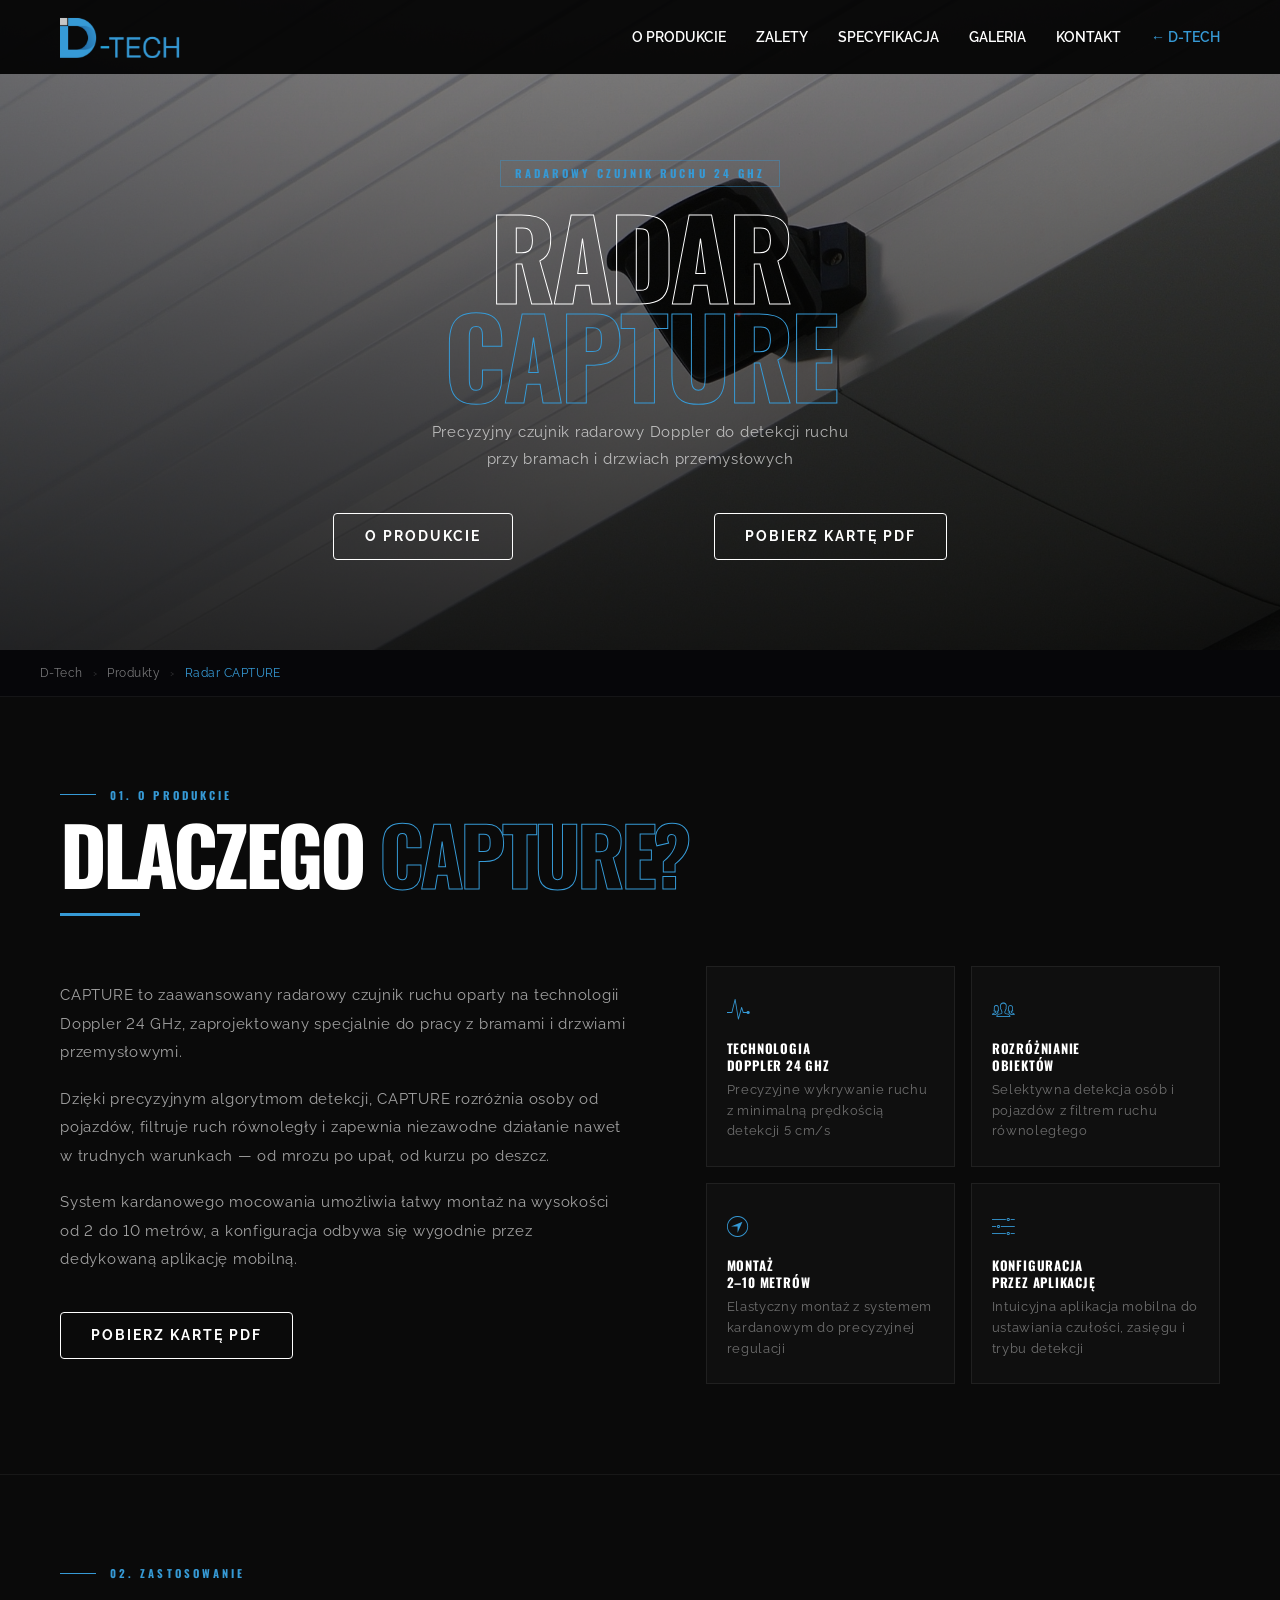
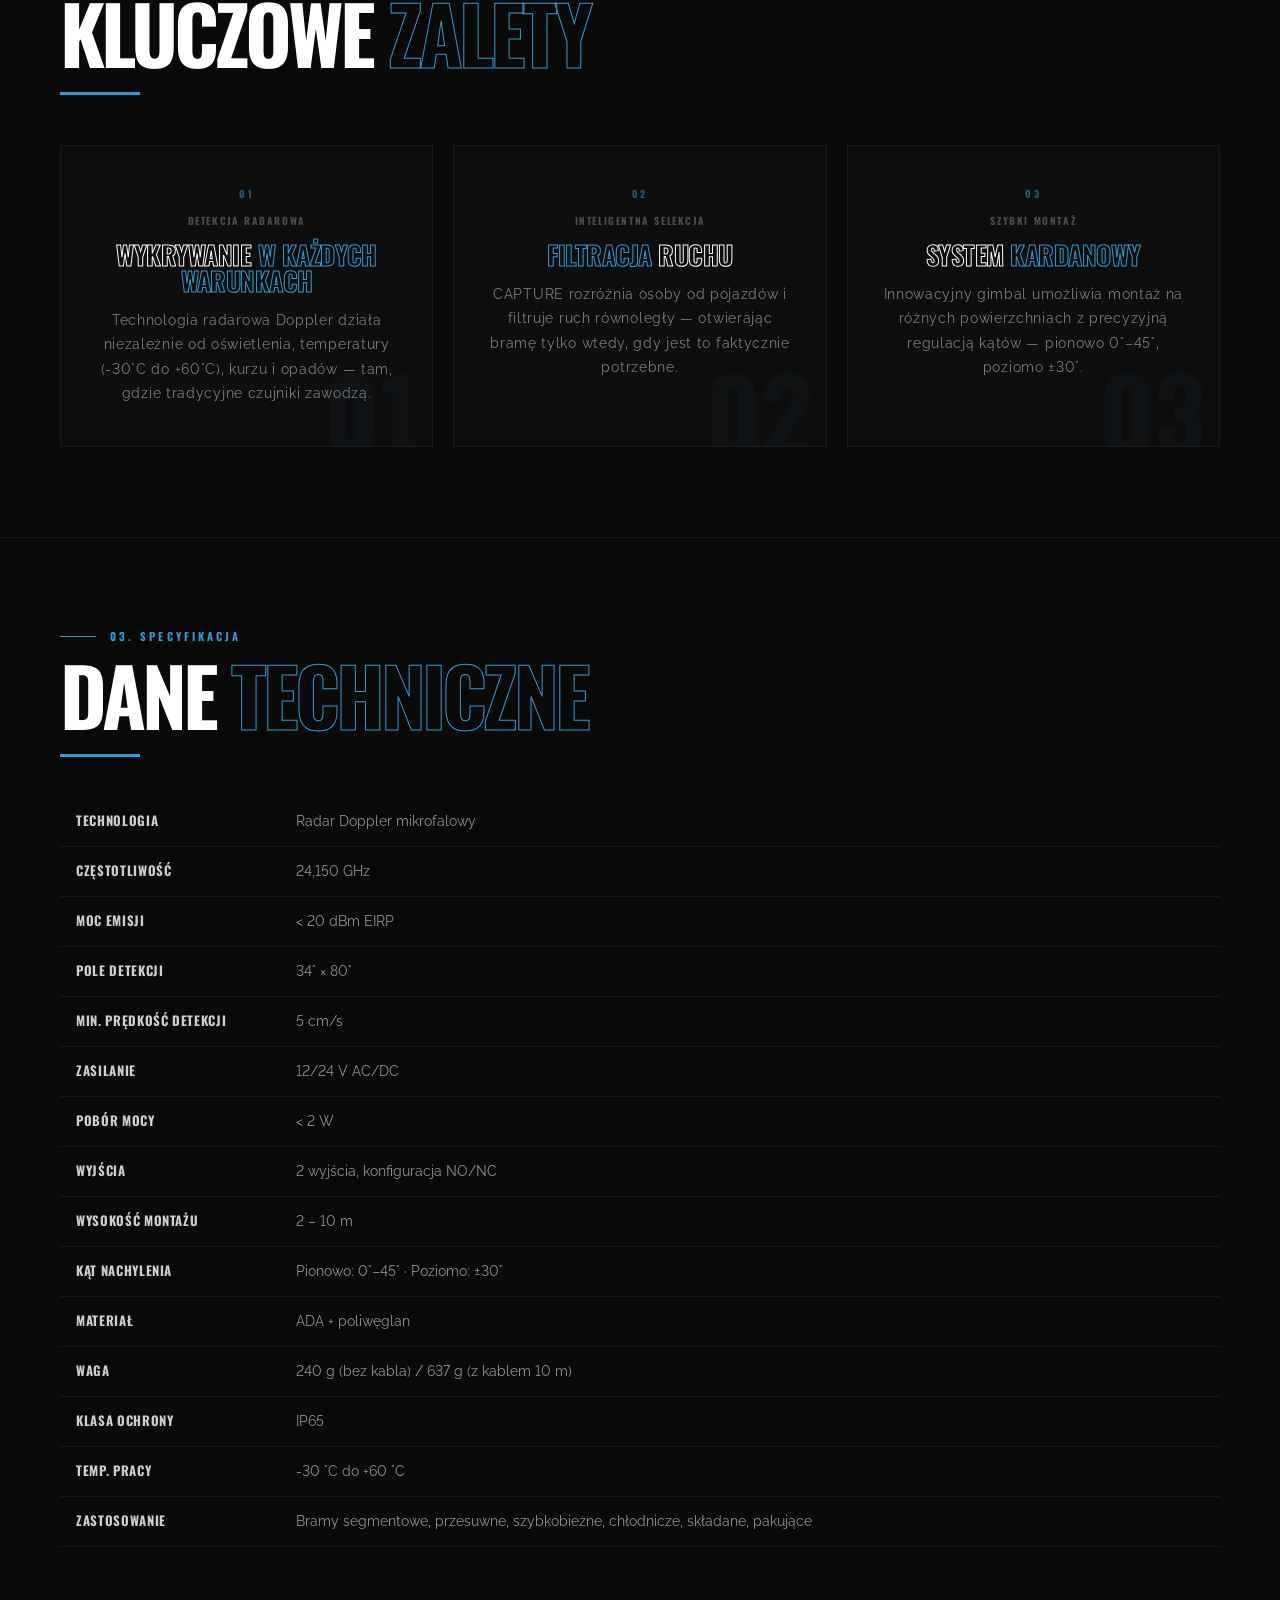
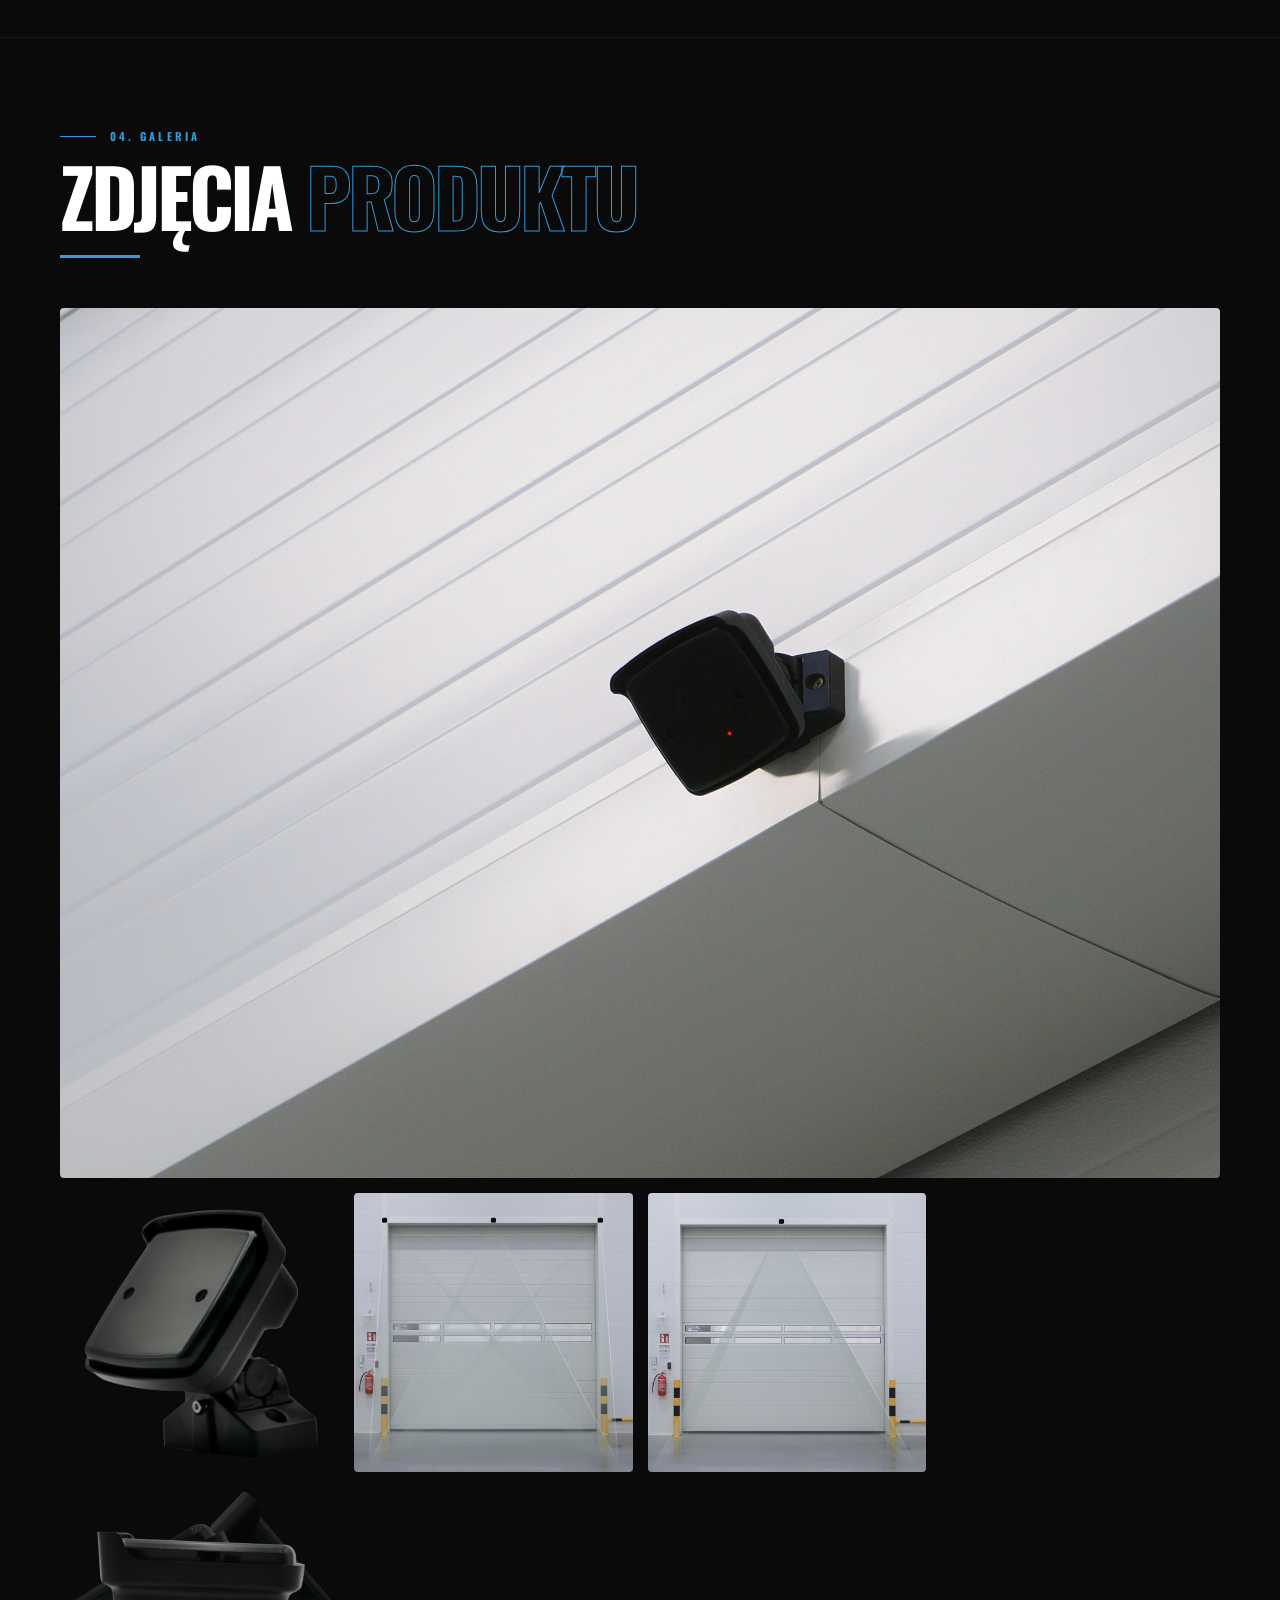
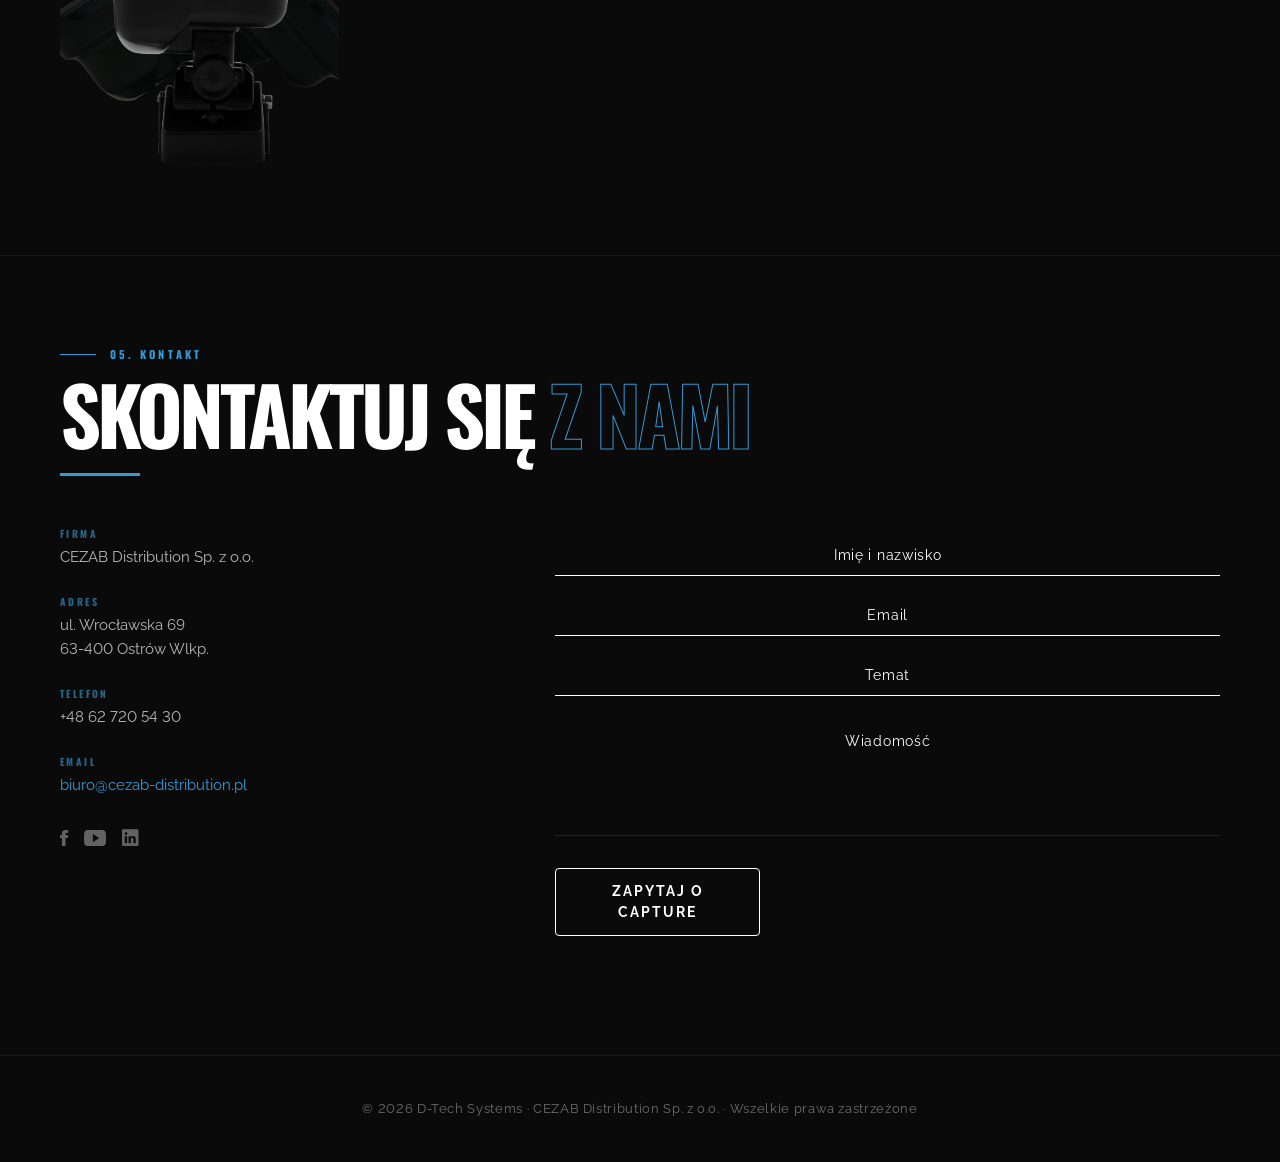
==== chronos.html @ 2c106481 "Aktualizacja: strony produktowe, nowe zasoby i style" ====
<!DOCTYPE html>
<html lang="pl">
<head>
    <meta charset="utf-8">
    <title>Centrala integracyjna CHRONOS | D-Tech Systems</title>
    <link rel="icon" type="image/png" href="by%20D.png">
    <meta content="CAPTURE to radarowy czujnik ruchu 24 GHz do bram przemysłowych. Precyzyjna detekcja osób i pojazdów, konfiguracja przez aplikację, montaż na wysokości 2–10 m. IP65." name="description">
    <meta content="D-Tech Systems" name="author">
    <meta content="radar, czujnik ruchu, CAPTURE, bramy przemysłowe, detekcja radarowa, 24 GHz, Doppler, czujnik otwarcia bramy, IP65" name="keywords">
    <meta content="width=device-width, initial-scale=1.0" name="viewport">

    <link href="css/plugins.css" media="all" rel="stylesheet" type="text/css">
    <link href="css/style.css" media="all" rel="stylesheet" type="text/css">
    <link href="css/soteria.css" media="all" rel="stylesheet" type="text/css">
    <link href="css/radar-capture.css" media="all" rel="stylesheet" type="text/css">
    <link href="https://fonts.googleapis.com/css?family=Raleway:100,200,300,400,500,600,700,800,900%7COswald:300,400,700" rel="stylesheet" type="text/css">
</head>
<body class="brand-home radar-page">

    <!-- Preloader -->
    <div class="preloader-bg"></div>
    <div id="preloader">
        <div id="preloader-status">
            <div class="preloader-position loader"><span></span></div>
        </div>
    </div>

    <!-- NAVIGATION -->
    <nav class="brand-nav" id="brand-nav">
        <div class="brand-nav-container">
            <a href="index.html" class="brand-nav-logo">
                <img src="D-Tech Grey Logo.png" alt="D-Tech Logo" style="height: 40px; width: auto; vertical-align: middle; margin-right: 10px;">
            </a>
            <ul class="brand-nav-menu">
                <li><a href="#about">O produkcie</a></li>
                <li><a href="#highlights">Zalety</a></li>
                <li><a href="#specs">Specyfikacja</a></li>
                <li><a href="#gallery">Galeria</a></li>
                <li><a href="#contact">Kontakt</a></li>
                <li><a href="index.html" style="color: #369ad6;">← D-Tech</a></li>
            </ul>
        </div>
    </nav>

    <!-- PAGE HEADER -->
    <header class="product-header">
        <div class="product-header-bg"></div>
        <div class="product-header-overlay"></div>
        <div class="product-header-content">
            <div class="product-header-tag">Radarowy czujnik ruchu 24 GHz</div>
            <h1>Radar<span>CAPTURE</span></h1>
            <p class="product-header-sub">Precyzyjny czujnik radarowy Doppler do detekcji ruchu<br>przy bramach i drzwiach przemysłowych</p>
            <div class="product-header-actions">
                <a href="#about" class="the-button the-button-contact"><span>O produkcie</span></a>
                <a href="Broszura_Radar_Capture_PL.pdf" target="_blank" class="the-button the-button-contact"><span>Pobierz Kartę PDF</span></a>
            </div>
        </div>
    </header>

    <!-- BREADCRUMB -->
    <div class="product-breadcrumb">
        <div class="product-breadcrumb-inner">
            <a href="index.html">D-Tech</a>
            <span class="sep">›</span>
            <a href="index.html#products">Produkty</a>
            <span class="sep">›</span>
            <span class="current">Radar CAPTURE</span>
        </div>
    </div>

    <!-- ======== CONTENT ======== -->
    <div class="product-page">

        <!-- ABOUT -->
        <section id="about">
            <div class="prod-section">
                <div class="p-fade">
                    <div class="prod-label">01. O produkcie</div>
                    <h2 class="post-title" style="text-align:left;">Dlaczego <span style="-webkit-text-stroke:1px #369ad6; text-stroke:1px #369ad6; color:transparent;">CAPTURE?</span></h2>
                    <div class="brand-section-line" style="margin: 20px 0 0 0;"></div>
                </div>
                <div class="prod-intro-grid">
                    <div class="prod-intro-text p-fade p-d1">
                        <p>CAPTURE to zaawansowany radarowy czujnik ruchu oparty na technologii Doppler 24 GHz, zaprojektowany specjalnie do pracy z bramami i drzwiami przemysłowymi.</p>
                        <p>Dzięki precyzyjnym algorytmom detekcji, CAPTURE rozróżnia osoby od pojazdów, filtruje ruch równoległy i zapewnia niezawodne działanie nawet w trudnych warunkach — od mrozu po upał, od kurzu po deszcz.</p>
                        <p>System kardanowego mocowania umożliwia łatwy montaż na wysokości od 2 do 10 metrów, a konfiguracja odbywa się wygodnie przez dedykowaną aplikację mobilną.</p>
                        <div style="margin-top: 28px;">
                            <a href="Broszura_Radar_Capture_PL.pdf" target="_blank" class="the-button the-button-contact"><span>Pobierz Kartę PDF</span></a>
                        </div>
                    </div>
                    <div class="prod-features p-fade p-d2">
                        <div class="prod-feat">
                            <i class="ion-ios-pulse"></i>
                            <div class="prod-feat-name">Technologia<br>Doppler 24 GHz</div>
                            <p class="prod-feat-desc">Precyzyjne wykrywanie ruchu z minimalną prędkością detekcji 5 cm/s</p>
                        </div>
                        <div class="prod-feat">
                            <i class="ion-ios-people-outline"></i>
                            <div class="prod-feat-name">Rozróżnianie<br>obiektów</div>
                            <p class="prod-feat-desc">Selektywna detekcja osób i pojazdów z filtrem ruchu równoległego</p>
                        </div>
                        <div class="prod-feat">
                            <i class="ion-ios-navigate-outline"></i>
                            <div class="prod-feat-name">Montaż<br>2–10 metrów</div>
                            <p class="prod-feat-desc">Elastyczny montaż z systemem kardanowym do precyzyjnej regulacji</p>
                        </div>
                        <div class="prod-feat">
                            <i class="ion-ios-settings"></i>
                            <div class="prod-feat-name">Konfiguracja<br>przez aplikację</div>
                            <p class="prod-feat-desc">Intuicyjna aplikacja mobilna do ustawiania czułości, zasięgu i trybu detekcji</p>
                        </div>
                    </div>
                </div>
            </div>
        </section>

        <div class="prod-section-divider"></div>

        <!-- HIGHLIGHTS -->
        <section id="highlights">
            <div class="prod-section">
                <div class="p-fade">
                    <div class="prod-label">02. Zastosowanie</div>
                    <h2 class="post-title" style="text-align:left;">Kluczowe <span style="-webkit-text-stroke:1px #369ad6; text-stroke:1px #369ad6; color:transparent;">Zalety</span></h2>
                    <div class="brand-section-line" style="margin: 20px 0 0 0;"></div>
                </div>
                <div class="prod-hl-grid">
                    <div class="prod-hl-card p-fade p-d1" data-num="01">
                        <div class="prod-hl-num">01</div>
                        <div class="prod-hl-sub">Detekcja radarowa</div>
                        <div class="prod-hl-title">Wykrywanie <span>w każdych warunkach</span></div>
                        <p class="prod-hl-body">Technologia radarowa Doppler działa niezależnie od oświetlenia, temperatury (-30°C do +60°C), kurzu i opadów — tam, gdzie tradycyjne czujniki zawodzą.</p>
                    </div>
                    <div class="prod-hl-card p-fade p-d2" data-num="02">
                        <div class="prod-hl-num">02</div>
                        <div class="prod-hl-sub">Inteligentna selekcja</div>
                        <div class="prod-hl-title"><span>Filtracja</span> ruchu</div>
                        <p class="prod-hl-body">CAPTURE rozróżnia osoby od pojazdów i filtruje ruch równoległy — otwierając bramę tylko wtedy, gdy jest to faktycznie potrzebne.</p>
                    </div>
                    <div class="prod-hl-card p-fade p-d3" data-num="03">
                        <div class="prod-hl-num">03</div>
                        <div class="prod-hl-sub">Szybki montaż</div>
                        <div class="prod-hl-title">System <span>Kardanowy</span></div>
                        <p class="prod-hl-body">Innowacyjny gimbal umożliwia montaż na różnych powierzchniach z precyzyjną regulacją kątów — pionowo 0°–45°, poziomo ±30°.</p>
                    </div>
                </div>
            </div>
        </section>

        <div class="prod-section-divider"></div>

        <!-- SPECS -->
        <section id="specs">
            <div class="prod-section">
                <div class="p-fade">
                    <div class="prod-label">03. Specyfikacja</div>
                    <h2 class="post-title" style="text-align:left;">Dane <span style="-webkit-text-stroke:1px #369ad6; text-stroke:1px #369ad6; color:transparent;">Techniczne</span></h2>
                    <div class="brand-section-line" style="margin: 20px 0 0 0;"></div>
                </div>
                <table class="prod-spec-table p-fade p-d1">
                    <tr>
                        <td>Technologia</td>
                        <td>Radar Doppler mikrofalowy</td>
                    </tr>
                    <tr>
                        <td>Częstotliwość</td>
                        <td>24,150 GHz</td>
                    </tr>
                    <tr>
                        <td>Moc emisji</td>
                        <td>&lt; 20 dBm EIRP</td>
                    </tr>
                    <tr>
                        <td>Pole detekcji</td>
                        <td>34° × 80°</td>
                    </tr>
                    <tr>
                        <td>Min. prędkość detekcji</td>
                        <td>5 cm/s</td>
                    </tr>
                    <tr>
                        <td>Zasilanie</td>
                        <td>12/24 V AC/DC</td>
                    </tr>
                    <tr>
                        <td>Pobór mocy</td>
                        <td>&lt; 2 W</td>
                    </tr>
                    <tr>
                        <td>Wyjścia</td>
                        <td>2 wyjścia, konfiguracja NO/NC</td>
                    </tr>
                    <tr>
                        <td>Wysokość montażu</td>
                        <td>2 – 10 m</td>
                    </tr>
                    <tr>
                        <td>Kąt nachylenia</td>
                        <td>Pionowo: 0°–45° · Poziomo: ±30°</td>
                    </tr>
                    <tr>
                        <td>Materiał</td>
                        <td>ADA + poliwęglan</td>
                    </tr>
                    <tr>
                        <td>Waga</td>
                        <td>240 g (bez kabla) / 637 g (z kablem 10 m)</td>
                    </tr>
                    <tr>
                        <td>Klasa ochrony</td>
                        <td>IP65</td>
                    </tr>
                    <tr>
                        <td>Temp. pracy</td>
                        <td>-30 °C do +60 °C</td>
                    </tr>
                    <tr>
                        <td>Zastosowanie</td>
                        <td>Bramy segmentowe, przesuwne, szybkobieżne, chłodnicze, składane, pakujące</td>
                    </tr>
                </table>
            </div>
        </section>

        <div class="prod-section-divider"></div>

        <!-- GALLERY -->
        <section id="gallery">
            <div class="prod-section">
                <div class="p-fade">
                    <div class="prod-label">04. Galeria</div>
                    <h2 class="post-title" style="text-align:left;">Zdjęcia <span style="-webkit-text-stroke:1px #369ad6; text-stroke:1px #369ad6; color:transparent;">Produktu</span></h2>
                    <div class="brand-section-line" style="margin: 20px 0 0 0;"></div>
                </div>
                <div class="radar-gallery popup-photo-gallery p-fade p-d1">
                    <a href="img/RadarCapture/galeria/Radar.jpg" class="gallery-item main">
                        <div class="item-img" style="background-image: url('img/RadarCapture/galeria/Radar.jpg');"></div>
                        <div class="item-shade"></div>
                    </a>
                    <a href="img/RadarCapture/galeria/Radar.png" class="gallery-item">
                        <div class="item-img" style="background-image: url('img/RadarCapture/galeria/Radar.png');"></div>
                        <div class="item-shade"></div>
                    </a>
                    <a href="img/RadarCapture/galeria/Brama%20z%20wi%C4%85zkami.jpg" class="gallery-item">
                        <div class="item-img" style="background-image: url('img/RadarCapture/galeria/Brama%20z%20wi%C4%85zkami.jpg');"></div>
                        <div class="item-shade"></div>
                    </a>
                    <a href="img/RadarCapture/galeria/Brama%20z%20wi%C4%85zk%C4%85.jpg" class="gallery-item">
                        <div class="item-img" style="background-image: url('img/RadarCapture/galeria/Brama%20z%20wi%C4%85zk%C4%85.jpg');"></div>
                        <div class="item-shade"></div>
                    </a>
                    <a href="img/RadarCapture/galeria/K%C4%85ty%201.png" class="gallery-item">
                        <div class="item-img" style="background-image: url('img/RadarCapture/galeria/K%C4%85ty%201.png');"></div>
                        <div class="item-shade"></div>
                    </a>
                    <a href="img/RadarCapture/galeria/K%C4%85ty%202.png" class="gallery-item">
                        <div class="item-img" style="background-image: url('img/RadarCapture/galeria/K%C4%85ty%202.png');"></div>
                        <div class="item-shade"></div>
                    </a>
                </div>
            </div>
        </section>

        <div class="prod-section-divider"></div>

        <!-- CONTACT -->
        <section id="contact">
            <div class="prod-section">
                <div class="p-fade">
                    <div class="prod-label">05. Kontakt</div>
                    <h2 class="post-title" style="text-align:left;">Skontaktuj się <span style="-webkit-text-stroke:1px #369ad6; text-stroke:1px #369ad6; color:transparent;">z nami</span></h2>
                    <div class="brand-section-line" style="margin: 20px 0 0 0;"></div>
                </div>
                <div class="prod-contact-wrap">
                    <div class="prod-contact-info p-fade p-d1">
                        <div>
                            <div class="prod-contact-label">Firma</div>
                            <div class="prod-contact-value">CEZAB Distribution Sp. z o.o.</div>
                        </div>
                        <div>
                            <div class="prod-contact-label">Adres</div>
                            <div class="prod-contact-value">ul. Wrocławska 69<br>63-400 Ostrów Wlkp.</div>
                        </div>
                        <div>
                            <div class="prod-contact-label">Telefon</div>
                            <div class="prod-contact-value"><a href="tel:+48627205430" style="color:inherit;">+48 62 720 54 30</a></div>
                        </div>
                        <div>
                            <div class="prod-contact-label">Email</div>
                            <div class="prod-contact-value"><a href="mailto:biuro@cezab-distribution.pl" style="color:#369ad6;">biuro@cezab-distribution.pl</a></div>
                        </div>
                        <div class="prod-social">
                            <a href="https://www.facebook.com/cezabdistribution" class="ion-social-facebook" title="Facebook"></a>
                            <a href="https://www.youtube.com/@CEZAB-Distribution" class="ion-social-youtube" title="YouTube"></a>
                            <a href="https://www.linkedin.com/company/cezab-distribution" class="ion-social-linkedin" title="LinkedIn"></a>
                        </div>
                    </div>
                    <div class="p-fade p-d2">
                        <div class="brand-contact-form">
                            <form action="contact.php" id="form" method="post" name="send">
                                <input class="requiredField name" id="name" name="name" placeholder="Imię i nazwisko" type="text">
                                <input class="requiredField email" id="email" name="email" placeholder="Email" type="text">
                                <input class="requiredField subject" id="subject" name="subject" placeholder="Temat" type="text">
                                <textarea class="requiredField message" id="message" name="message" placeholder="Wiadomość"></textarea>
                                <div class="contact-form-submit-wrapper">
                                    <button class="the-button the-button-contact the-button-submit" id="submit" type="submit"><span>Zapytaj o CAPTURE</span></button>
                                </div>
                            </form>
                        </div>
                    </div>
                </div>
            </div>
        </section>

    </div><!-- /product-page -->

    <!-- FOOTER -->
    <footer class="brand-footer">
        <p>© 2026 D-Tech Systems · CEZAB Distribution Sp. z o.o. · Wszelkie prawa zastrzeżone</p>
    </footer>

    <!-- Scroll to Top -->
    <a href="#" class="scroll-to-top" id="scrollTopBtn">
        <span class="ion-chevron-up"></span>
    </a>

    <script src="js/plugins.js"></script>
    <script>
    $(function () {
        "use strict";

        // Preloader
        $(window).on("load", function () {
            $("#preloader").fadeOut(1200);
            $(".preloader-bg").delay(1000).fadeOut("slow");
        });

        // Smooth scroll
        $('a[href^="#"]').on('click', function (e) {
            var target = $(this.getAttribute('href'));
            if (target.length) {
                e.preventDefault();
                var offset = target.offset().top - 70;
                $('html, body').animate({ scrollTop: offset }, 700, 'swing');
            }
        });

        // Contact form
        $("form#form").on("submit", function () {
            $("form#form .error").remove();
            var s = false;
            $(".requiredField").each(function () {
                if ("" === jQuery.trim($(this).val())) {
                    $(this).parent().append('<span class="error">To pole jest wymagane</span>');
                    $(this).addClass("inputError"); s = true;
                } else if ($(this).hasClass("email")) {
                    var r = /^([\w-\.]+@([\w-]+\.)+[\w-]{2,4})?$/;
                    if (!r.test(jQuery.trim($(this).val()))) {
                        $(this).parent().append('<span class="error">Nieprawidłowy adres email</span>');
                        $(this).addClass("inputError"); s = true;
                    }
                }
            });
            if (!s) {
                var r = $(this).serialize();
                $.post($(this).attr("action"), r, function () {
                    $("form#form").slideUp("fast", function () {
                        $(this).before('<div class="success">Wiadomość została wysłana</div>');
                    });
                });
            }
            return false;
        });

        // Sticky nav
        $(window).on('scroll', function () {
            if ($(window).scrollTop() > 50) {
                $('.brand-nav').addClass('scrolled');
            } else {
                $('.brand-nav').removeClass('scrolled');
            }
        });

        // Scroll to top button
        $(window).on('scroll', function () {
            if ($(window).scrollTop() > 300) {
                $('#scrollTopBtn').addClass('visible');
            } else {
                $('#scrollTopBtn').removeClass('visible');
            }
        });
        $('#scrollTopBtn').on('click', function (e) {
            e.preventDefault();
            $('html, body').animate({ scrollTop: 0 }, 700, 'swing');
        });

        // Fade-in on scroll
        function revealFades() {
            var scrollTop = $(window).scrollTop();
            var windowHeight = $(window).height();
            $('.p-fade').each(function () {
                if ($(this).offset().top < scrollTop + windowHeight - 60) {
                    $(this).addClass('visible');
                }
            });
        }
        $(window).on('scroll', revealFades);
        revealFades();

        // Gallery lightbox
        if ($.fn.magnificPopup) {
            $('.popup-photo-gallery').magnificPopup({
                delegate: 'a',
                type: 'image',
                gallery: { enabled: true }
            });
        }
    });
    </script>
</body>
</html>
---- css/style.css ----
/*
  [CSS Index]
  
  ---
  
  Template Name: Splitex - Creative Coming Soon Template
  Author:  ex-nihilo
  Version: 1.0
*/


/*
  1. TEMPLATE BACKGROUNDS
    1.1. works IMG gallery carousel IMG BACKGROUND
  2. reset
  3. layout
  4. headers/subheaders
  5. sections
    5.1. works section
  6. hero center container
  7. buttons
  8. contact form
  9. newsletter form
  10. go full screen
  11. overlay
  12. menu
  13. backgrounds
  14. multiscroll
  15. preloader
  16. borders
  17. social icons
  18. logo
  19. Magnific Popup v1.1.0 CUSTOM
  20. Lity v2.2.2 CUSTOM
  21. Owl Carousel v2.2.0 CUSTOM
  22. divider
*/


/* 1. TEMPLATE BACKGROUNDS */
/* 1.1. works IMG gallery carousel IMG BACKGROUND */
.works-page-carousel-item-1 {
  background-image: url(../img/Soteria/Lampy%20Soteria%20RGB.png);
}

.works-page-carousel-item-2 {
  background-image: url(../img/Soteria/Realizacje/2-_DSC2396.jpg);
}

.works-page-carousel-item-3 {
  background-image: url(../img/Soteria/Realizacje/5-_DSC2401.jpg);
}

.works-page-carousel-item-4 {
  background-image: url(../img/Soteria/Realizacje/7-_DSC2406.jpg);
}


/* 2. reset */
html,
body,
div,
span,
applet,
object,
iframe,
h1,
h2,
h3,
h4,
h5,
h6,
p,
blockquote,
pre,
a,
abbr,
acronym,
address,
big,
cite,
code,
del,
dfn,
em,
img,
ins,
kbd,
q,
s,
samp,
small,
strike,
strong,
sub,
sup,
tt,
var,
b,
u,
i,
center,
dl,
dt,
dd,
ol,
ul,
li,
fieldset,
form,
label,
legend,
table,
caption,
tbody,
tfoot,
thead,
tr,
th,
td,
article,
aside,
canvas,
details,
embed,
figure,
figcaption,
footer,
header,
hgroup,
menu,
nav,
output,
ruby,
section,
summary,
time,
mark,
audio,
video {
  margin: 0;
  padding: 0;
  border: 0;
  font-size: 100%;
  font: inherit;
  vertical-align: baseline;
  box-sizing: border-box;
}

html,
body {
  height: 100%;
  line-height: 170%;
}

body {
  font-variant-numeric: lining-nums tabular-nums;
}

article,
aside,
details,
figcaption,
figure,
footer,
header,
hgroup,
menu,
nav,
section {
  display: block;
}

ol,
ul {
  list-style: none;
}

blockquote,
q {
  quotes: none;
}

blockquote::before,
blockquote::after,
q::before,
q::after {
  content: "";
  content: none;
}

table {
  border-collapse: collapse;
  border-spacing: 0;
}

*:focus {
  outline: none;
}

/* remove dotted outline from links,
button and input element */
a:focus,
a:active,
button::-moz-focus-inner,
input[type="reset"]::-moz-focus-inner,
input[type="button"]::-moz-focus-inner,
input[type="submit"]::-moz-focus-inner {
  border: 0;
  outline: 0;
}

/* IE10 scrollbar FIX */
html {
  -ms-overflow-style: scrollbar;
}


/* 3. layout */
body {
  font-family: 'Raleway', sans-serif;
  font-size: 16px;
  font-style: normal;
  font-weight: 400;
  text-align: center;
  color: #fff;
  background: #000;
  -webkit-font-smoothing: antialiased;
  -moz-osx-font-smoothing: grayscale;
  -webkit-text-size-adjust: 100%;
  -moz-text-size-adjust: 100%;
  -ms-text-size-adjust: 100%;
  -webkit-backface-visibility: hidden;
  backface-visibility: hidden;
  width: 100%;
  height: 100%;
  overflow-x: hidden;
  overflow-y: auto;
  margin: 0;
  padding: 0;
  line-height: 1.5;
}

@media only screen and (max-width: 995px) {
  body {
    overflow: auto !important;
  }
}

a {
  color: #fff;
  text-decoration: none;
  outline: none;
  -webkit-font-smoothing: antialiased;
  -moz-osx-font-smoothing: grayscale;
  -webkit-text-size-adjust: 100%;
  -moz-text-size-adjust: 100%;
  -ms-text-size-adjust: 100%;
  -webkit-backface-visibility: hidden;
  backface-visibility: hidden;
  -webkit-transition: all 0.5s linear;
  -moz-transition: all 0.5s linear;
  -ms-transition: all 0.5s linear;
  -o-transition: all 0.5s linear;
  transition: all 0.5s linear;
  -webkit-transform: translate3d(0, 0, 0);
  transform: translate3d(0, 0, 0);
}

a:hover,
a:visited,
a:active,
a:focus {
  color: #fff;
  text-decoration: none;
  outline: none;
  -webkit-transition: all 0.5s linear;
  -moz-transition: all 0.5s linear;
  -ms-transition: all 0.5s linear;
  -o-transition: all 0.5s linear;
  transition: all 0.5s linear;
  -webkit-transform: translate3d(0, 0, 0);
  transform: translate3d(0, 0, 0);
}

p {
  text-align: center;
  font-size: 16px;
  font-weight: 400;
  letter-spacing: 0.05em;
  color: #fff;
  line-height: 2;
  -webkit-font-smoothing: antialiased;
  -moz-osx-font-smoothing: grayscale;
  -webkit-text-size-adjust: 100%;
  -moz-text-size-adjust: 100%;
  -ms-text-size-adjust: 100%;
  -webkit-backface-visibility: hidden;
  backface-visibility: hidden;
}

p a,
p a:hover {
  color: #fff;
  text-decoration: none;
  font-weight: 400;
  outline: none;
  -webkit-transition: all 0.5s linear;
  -moz-transition: all 0.5s linear;
  -ms-transition: all 0.5s linear;
  -o-transition: all 0.5s linear;
  transition: all 0.5s linear;
  -webkit-transform: translate3d(0, 0, 0);
  transform: translate3d(0, 0, 0);
}

strong {
  font-weight: bold;
}

::-moz-selection {
  background: #ccc;
  color: #fff;
}

::selection {
  background: #ccc;
  color: #fff;
}

.nopadding {
  padding: 0 !important;
  margin: 0 !important;
}


/* 4. headers/subheaders */
h1,
h2,
h3,
h4,
h5,
h6 {
  -webkit-font-smoothing: antialiased;
  -moz-osx-font-smoothing: grayscale;
  -webkit-text-size-adjust: 100%;
  -moz-text-size-adjust: 100%;
  -ms-text-size-adjust: 100%;
  -webkit-backface-visibility: hidden;
  backface-visibility: hidden;
}

h2 {
  font-family: 'Oswald', sans-serif;
  font-style: normal;
  font-weight: 400;
  font-size: 17px;
  font-weight: 700;
  text-align: center;
  text-transform: uppercase;
  letter-spacing: -0.02em;
  color: #fff;
  margin: 0 auto;
}

.countdown-content h2 {
  font-family: 'Oswald', sans-serif;
  font-style: normal;
  font-weight: 400;
  font-size: 17px;
  font-weight: 700;
  text-align: center;
  text-transform: uppercase;
  letter-spacing: -0.02em;
  color: #fff;
  margin: -25px auto -45px auto;
}

.hero-heading {
  font-family: 'Oswald', sans-serif;
  font-style: normal;
  font-weight: 700;
  font-size: 90px;
  text-align: center;
  text-transform: uppercase;
  letter-spacing: -0.04em;
  color: #fff;
  margin: -16px auto 0 auto;
  -webkit-font-smoothing: antialiased;
  -moz-osx-font-smoothing: grayscale;
  -webkit-text-size-adjust: 100%;
  -moz-text-size-adjust: 100%;
  -ms-text-size-adjust: 100%;
  -webkit-backface-visibility: hidden;
  backface-visibility: hidden;
  width: 100%;
  line-height: 100%;
}

@media all and (min-width: 1920px) {
  .hero-heading {
    font-size: 120px;
    margin: -28px auto 0 auto;
  }
}

@media only screen and (max-width: 1200px) {
  .hero-heading {
    font-size: 70px;
  }
}

@media only screen and (max-width: 995px) {
  .hero-heading {
    font-size: 60px;
    margin: -12px auto 0 auto;
  }
}

@media only screen and (max-width: 768px) {
  .hero-heading {
    font-size: 50px;
    margin: -4px auto 1px auto;
  }
}

@supports((text-stroke: 1px #fff) or (-webkit-text-stroke: 1px #fff)) {
  .hero-heading {
    color: transparent;
    -webkit-text-stroke: 1px #fff;
    text-stroke: 1px #fff;
    text-shadow: none;
  }
}

@supports((text-stroke: 1px #369ad6) or (-webkit-text-stroke: 1px #369ad6)) {
  .hero-heading span {
    color: transparent;
    -webkit-text-stroke: 1px #369ad6;
    text-stroke: 1px #369ad6;
    text-shadow: none;
  }
}

.hero-heading i.hero-heading-xs {
  font-size: 80px;
  color: #fff;
  -webkit-text-stroke: 0;
  text-stroke: 0;
}

@media all and (min-width: 1920px) {
  .hero-heading i.hero-heading-xs {
    font-size: 100px;
  }
}

@media only screen and (max-width: 1200px) {
  .hero-heading i.hero-heading-xs {
    font-size: 60px;
  }
}

@media only screen and (max-width: 995px) {
  .hero-heading i.hero-heading-xs {
    font-size: 50px;
  }
}

@media only screen and (max-width: 768px) {
  .hero-heading i.hero-heading-xs {
    font-size: 50px;
  }
}

.hero-heading.hero-heading-countdown {
  font-size: 40px;
}

@media all and (min-width: 1920px) {
  .hero-heading.hero-heading-countdown {
    font-size: 60px;
  }
}

@media only screen and (max-width: 995px) {
  .hero-heading.hero-heading-countdown {
    font-size: 40px;
  }
}

@media only screen and (max-width: 768px) {
  .hero-heading.hero-heading-countdown {
    font-size: 40px;
  }
}

@supports((text-stroke: 1px #369ad6) or (-webkit-text-stroke: 1px #369ad6)) {
  .timeRefDays {
    color: transparent;
    -webkit-text-stroke: 1px #369ad6;
    text-stroke: 1px #369ad6;
    text-shadow: none;
  }
}

h2.post-title {
  font-family: 'Oswald', sans-serif;
  font-size: 80px;
  line-height: 1;
  font-style: normal;
  text-transform: uppercase;
  text-align: center;
  font-weight: 700;
  letter-spacing: -0.05em;
  color: #fff;
}

@media all and (min-width: 1920px) {
  h2.post-title {
    font-size: 100px;
  }
}

@media only screen and (max-width: 1200px) {
  h2.post-title {
    font-size: 60px;
  }
}

@media only screen and (max-width: 995px) {
  h2.post-title {
    font-size: 50px;
    line-height: 1.1;
  }
}

h2.section-heading {
  position: relative;
  font-family: 'Oswald', sans-serif;
  font-style: normal;
  font-weight: 400;
  font-size: 17px;
  font-weight: 700;
  text-align: center;
  text-transform: uppercase;
  letter-spacing: -0.02em;
  color: #fff;
  margin: 0 auto;
  z-index: 10;
}

@media only screen and (max-width: 995px) {
  h2.section-heading {
    font-size: 16px;
  }
}

h2.section-heading span {
  position: relative;
  display: inline-block;
  padding-right: 75px;
  margin-right: 25px;
  line-height: 1;
  color: #fff;
}

@media all and (min-width: 1920px) {
  h2.section-heading span {
    padding-right: 90px;
    margin-right: 30px;
  }
}

@media only screen and (max-width: 995px) {
  h2.section-heading span {
    padding-right: 60px;
    margin-right: 20px;
  }
}

h2.section-heading span:before {
  content: "";
  position: absolute;
  display: block;
  top: 50%;
  right: 0;
  width: 50px;
  height: 0;
  margin-top: -1px;
  border-top: 1px solid #fff;
}

@media all and (min-width: 1920px) {
  h2.section-heading span:before {
    width: 60px;
  }
}

@media only screen and (max-width: 995px) {
  h2.section-heading span:before {
    width: 40px;
  }
}

h5,
h6 {
  font-family: 'Oswald', sans-serif;
  color: #fff;
  text-transform: uppercase;
}

h1.section-header i {
  display: inline-block;
  vertical-align: middle;
  margin-right: 15px;
  font-size: 1.2em;
  color: #369ad6;
}

h1.section-header {
  font-family: 'Oswald', sans-serif;
  font-style: normal;
  font-weight: 700;
  font-size: 40px;
  text-align: center;
  text-transform: none;
  letter-spacing: -0.02em;
  color: #fff;
  margin: -2px auto 0 auto;
  width: 100%;
  line-height: 1;
  text-shadow: none;
  -webkit-font-smoothing: antialiased;
  -moz-osx-font-smoothing: grayscale;
  -webkit-text-size-adjust: 100%;
  -moz-text-size-adjust: 100%;
  -ms-text-size-adjust: 100%;
  -webkit-backface-visibility: hidden;
  backface-visibility: hidden;
}

@media all and (min-width: 1920px) {
  h1.section-header {
    font-size: 50px;
  }
}

@media only screen and (max-width: 1200px) {
  h1.section-header {
    font-size: 30px;
    margin: 0 auto;
  }
}

@supports((text-stroke: 1px #fff) or (-webkit-text-stroke: 1px #fff)) {
  h1.section-header {
    color: transparent;
    -webkit-text-stroke: 1px #fff;
    text-stroke: 1px #fff;
    text-shadow: none;
  }
}

h1.section-header span {
  color: #369ad6;
  -webkit-text-stroke: 1px #369ad6;
  text-stroke: 1px #369ad6;
}

@supports((text-stroke: 1px #369ad6) or (-webkit-text-stroke: 1px #369ad6)) {
  h1.section-header span {
    color: transparent;
    -webkit-text-stroke: 1px #369ad6;
    text-stroke: 1px #369ad6;
    text-shadow: none;
  }
}

h4.post-all-heading {
  position: relative;
  font-family: 'Oswald', sans-serif;
  font-size: 50px;
  font-weight: 700;
  text-transform: uppercase;
  text-align: center;
  letter-spacing: -0.04em;
  color: #fff;
  line-height: 1;
  margin: -5px auto 0 auto;
  z-index: 10;
}

@media all and (min-width: 1920px) {
  h4.post-all-heading {
    font-size: 70px;
    margin: -8px auto 0 auto;
  }
}

@media only screen and (max-width: 768px) {
  h4.post-all-heading {
    font-size: 40px;
    margin: -3px auto 0 auto;
  }
}

h4.post-all-heading span {
  color: #369ad6;
}

.about-section h3,
.about-section h5 {
  position: relative;
  font-family: 'Oswald', sans-serif;
  font-style: normal;
  font-weight: 400;
  font-size: 16px;
  font-weight: 700;
  text-align: center;
  text-transform: uppercase;
  letter-spacing: -0.02em;
  color: #fff;
  margin: 0 auto;
  line-height: 1;
}


/* 5. sections */
.sections {
  position: relative;
  margin: 0 auto;
  z-index: 5;
}


/* 5.1. works section */
.works-page-carousel-item {
  position: relative;
  width: 100%;
  height: 45vh;
  min-height: 400px;
  background-position: center center;
  background-repeat: no-repeat;
  -webkit-background-size: contain;
  -moz-background-size: contain;
  -ms-background-size: contain;
  -o-background-size: contain;
  background-size: contain;
}

/* PRODUCT GALLERY GRID */
.soteria-gallery,
.radar-gallery {
  display: grid;
  grid-template-columns: repeat(4, 1fr);
  grid-auto-flow: dense;
  grid-gap: 15px;
  width: 100%;
  margin-top: 30px;
}

@media only screen and (max-width: 995px) {
  .soteria-gallery,
  .radar-gallery {
    grid-template-columns: repeat(4, 1fr);
  }
}

@media only screen and (max-width: 768px) {
  .soteria-gallery,
  .radar-gallery {
    grid-template-columns: repeat(2, 1fr);
  }
}

.soteria-gallery .gallery-item,
.radar-gallery .gallery-item {
  position: relative;
  display: block;
  width: 100%;
  height: 100%;
  overflow: hidden;
  border-radius: 4px;
  transition: all 0.4s ease;
  aspect-ratio: 1 / 1;
}

.soteria-gallery .gallery-item.main,
.radar-gallery .gallery-item.main {
  grid-column: 1 / -1;
  grid-row: auto;
  aspect-ratio: 4 / 3;
}

@media only screen and (max-width: 995px) {
  .soteria-gallery .gallery-item.main,
  .radar-gallery .gallery-item.main {
    grid-column: 1 / -1;
    aspect-ratio: 16 / 9;
  }
}

@media only screen and (max-width: 768px) {
  .soteria-gallery .gallery-item.main,
  .radar-gallery .gallery-item.main {
    grid-column: 1 / -1;
    aspect-ratio: 3 / 2;
  }
}

.soteria-gallery .gallery-item .item-img,
.radar-gallery .gallery-item .item-img {
  position: absolute;
  top: 0;
  left: 0;
  width: 100%;
  height: 100%;
  background-size: cover;
  background-position: center;
  transition: transform 0.6s ease;
}

.soteria-gallery .gallery-item .item-shade,
.radar-gallery .gallery-item .item-shade {
  position: absolute;
  top: 0;
  left: 0;
  width: 100%;
  height: 100%;
  background: rgba(0, 0, 0, 0.4);
  opacity: 0;
  transition: opacity 0.4s ease;
}

.soteria-gallery .gallery-item:hover .item-img,
.radar-gallery .gallery-item:hover .item-img {
  transform: scale(1.08);
}

.soteria-gallery .gallery-item:hover .item-shade,
.radar-gallery .gallery-item:hover .item-shade {
  opacity: 1;
}

.description {
  position: absolute;
  padding: 0 15px;
  margin-bottom: -4px;
  bottom: -40px;
  left: 0;
  right: 0;
  opacity: 0;
  -moz-opacity: 0;
  -webkit-opacity: 0;
  filter: alpha(opacity=0);
  -ms-filter: "progid:DXImageTransform.Microsoft.Alpha(Opacity=0)";
  -webkit-transition: all 0.8s ease;
  -moz-transition: all 0.8s ease;
  -ms-transition: all 0.8s ease;
  -o-transition: all 0.8s ease;
  transition: all 0.8s ease;
  text-align: center;
  -webkit-pointer-events: none;
  -moz-pointer-events: none;
  pointer-events: none;
  z-index: 10;
}

.description h3 {
  position: relative;
  font-family: 'Oswald', sans-serif;
  font-style: normal;
  font-size: 40px;
  font-weight: 700;
  text-transform: lowercase;
  text-align: center;
  letter-spacing: -0.02em;
  color: #fff;
  line-height: 1;
  margin: 0 auto;
  z-index: 10;
}

@media only screen and (max-width: 768px) {
  .description h3 {
    font-size: 30px;
  }
}

@supports((text-stroke: 1px #fff) or (-webkit-text-stroke: 1px #fff)) {
  .description h3 {
    color: transparent;
    -webkit-text-stroke: 1px #fff;
    text-stroke: 1px #fff;
    text-shadow: none;
  }
}

.description-second {
  color: #fff;
  margin: -3px auto -2px auto;
}

.item-grid-size:hover .description,
.item-grid-size:focus .description {
  bottom: 5px;
  opacity: 1;
  -moz-opacity: 1;
  -webkit-opacity: 1;
  filter: alpha(opacity=100);
  -ms-filter: "progid:DXImageTransform.Microsoft.Alpha(Opacity=100)";
}

.item-grid-size {
  position: relative;
  padding: 0;
  width: 100%;
  height: 100%;
}

.item {
  position: relative;
  margin-bottom: 0;
  float: left;
}

.item:after {
  content: "";
  display: block;
  clear: both;
}

.item-wh {
  width: 100%;
  height: auto;
}

.item:hover .item-shade {
  opacity: 1;
  -moz-opacity: 1;
  -webkit-opacity: 1;
  filter: alpha(opacity=100);
  -ms-filter: "progid:DXImageTransform.Microsoft.Alpha(Opacity=100)";
}

.item-shade {
  position: absolute;
  left: 0;
  top: 0;
  right: 0;
  bottom: 0;
  display: block;
  background: rgba(0, 0, 0, .75);
  opacity: 0;
  -moz-opacity: 0;
  -webkit-opacity: 0;
  filter: alpha(opacity=0);
  -ms-filter: "progid:DXImageTransform.Microsoft.Alpha(Opacity=0)";
  -webkit-transition: all 0.3s ease-out;
  -moz-transition: all 0.3s ease-out;
  -ms-transition: all 0.3s ease-out;
  -o-transition: all 0.3s ease-out;
  transition: all 0.3s ease-out;
}


/* 6. hero center container */
.hero-center-container-left .contact-form-submit-wrapper {
  margin-top: 20px;
  text-align: center;
}

.hero-center-container-left {
  position: relative;
  margin: 0 50px 0 0;
  -webkit-transition: all 0.7s;
  -moz-transition: all 0.7s;
  -ms-transition: all 0.7s;
  -o-transition: all 0.7s;
  transition: all 0.7s;
  opacity: 1;
  -moz-opacity: 1;
  -webkit-opacity: 1;
  filter: alpha(opacity=100);
  -ms-filter: "progid:DXImageTransform.Microsoft.Alpha(Opacity=100)";
  z-index: 999;
}

@media only screen and (max-width: 995px) {
  .hero-center-container-left {
    margin: 0;
  }
}

.hero-center-container-left.right-position {
  opacity: 0;
  -moz-opacity: 0;
  -webkit-opacity: 0;
  filter: alpha(opacity=0);
  -ms-filter: "progid:DXImageTransform.Microsoft.Alpha(Opacity=0)";
  -webkit-transform: translateX(200px);
  -moz-transform: translateX(200px);
  -ms-transform: translateX(200px);
  -o-transform: translateX(200px);
  transform: translateX(200px);
}

.hero-center-container-right {
  position: relative;
  margin: 0 0 0 50px;
  -webkit-transition: all 0.7s;
  -moz-transition: all 0.7s;
  -ms-transition: all 0.7s;
  -o-transition: all 0.7s;
  transition: all 0.7s;
  opacity: 1;
  -moz-opacity: 1;
  -webkit-opacity: 1;
  filter: alpha(opacity=100);
  -ms-filter: "progid:DXImageTransform.Microsoft.Alpha(Opacity=100)";
  z-index: 999;
}

@media only screen and (max-width: 995px) {
  .hero-center-container-right {
    margin: 0;
  }
}

.hero-center-container-right.left-position {
  opacity: 0;
  -moz-opacity: 0;
  -webkit-opacity: 0;
  filter: alpha(opacity=0);
  -ms-filter: "progid:DXImageTransform.Microsoft.Alpha(Opacity=0)";
  -webkit-transform: translateX(-200px);
  -moz-transform: translateX(-200px);
  -ms-transform: translateX(-200px);
  -o-transform: translateX(-200px);
  transform: translateX(-200px);
}


/* 7. buttons */
.contact-form-submit-wrapper {
  position: relative;
  width: 205px;
  height: auto;
  line-height: 1.5;
  padding: 0;
  left: 0;
  margin: 42px auto -9px auto;
}

@media all and (min-width: 1920px) {
  .contact-form-submit-wrapper {
    margin: 42px auto -5px auto;
  }
}

.newsletter-form-submit-wrapper {
  position: relative;
  width: 205px;
  height: auto;
  line-height: 1.5;
  padding: 0;
  left: 0;
  margin: 31px auto 0 auto;
}

@media all and (min-width: 1920px) {
  .newsletter-form-submit-wrapper {
    margin: 34px auto 0 auto;
  }
}

.the-button-wrapper {
  position: relative;
  width: 165px;
  height: auto;
  line-height: 1.5;
  margin: 0 auto;
  padding: 0;
  left: 0;
  text-align: center;
}

.the-button-wrapper-wide {
  width: 260px;
}


@media all and (min-width: 1920px) {
  .the-button-wrapper {
    width: 205px;
    margin: 0 auto;
  }
}

@media only screen and (max-width: 640px) {
  .the-button-wrapper {
    width: 165px;
    margin: 0 auto;
  }
}

.the-button {
  position: relative;
  display: inline-flex;
  align-items: center;
  justify-content: center;
  font-size: 10px;
  font-weight: 700;
  text-transform: uppercase;
  text-decoration: none;
  letter-spacing: 0.10em;
  color: #fff;
  background: none;
  padding: 0 40px;
  margin-top: 10px;
  height: 38px;
  white-space: nowrap;
  -webkit-border-radius: 0;
  -moz-border-radius: 0;
  -ms-border-radius: 0;
  -o-border-radius: 0;
  border-radius: 0;
}

@media all and (min-width: 1920px) {
  .the-button {
    font-size: 12px;
    letter-spacing: 0.25em;
    height: 47px;
  }
}

@media only screen and (max-width: 640px) {
  .the-button {
    font-size: 10px;
    letter-spacing: 0.10em;
    height: 38px;
  }
}

.the-button:hover::before {
  width: 100%;
}

.the-button:hover::after {
  width: 100%;
}

.the-button::before {
  content: "";
  position: absolute;
  width: 15px;
  height: 38px;
  top: -2px;
  left: -6px;
  border: 1px solid #fff;
  border-right: none;
  -webkit-transition: all 0.5s linear;
  -moz-transition: all 0.5s linear;
  -ms-transition: all 0.5s linear;
  -o-transition: all 0.5s linear;
  transition: all 0.5s linear;
}

@media all and (min-width: 1920px) {
  .the-button::before {
    width: 20px;
    height: 47px;
    top: -5px;
  }
}

@media only screen and (max-width: 640px) {
  .the-button::before {
    width: 15px;
    height: 38px;
    top: -2px;
  }
}

.the-button::after {
  content: "";
  position: absolute;
  width: 15px;
  height: 38px;
  top: -2px;
  right: -6px;
  border: 1px solid #fff;
  border-left: none;
  -webkit-transition: all 0.5s linear;
  -moz-transition: all 0.5s linear;
  -ms-transition: all 0.5s linear;
  -o-transition: all 0.5s linear;
  transition: all 0.5s linear;
}

@media all and (min-width: 1920px) {
  .the-button::after {
    width: 20px;
    height: 47px;
    top: -5px;
  }
}

@media only screen and (max-width: 640px) {
  .the-button::after {
    width: 15px;
    height: 38px;
    top: -2px;
  }
}

.the-button-submit {
  width: 100%;
  max-width: 165px;
  top: -19px;
  border: none;
}

@media all and (min-width: 1920px) {
  .the-button-submit {
    width: 205px;
    border: none;
  }
}

@media only screen and (max-width: 640px) {
  .the-button-submit {
    width: 165px;
    top: -19px;
  }
}


/* 8. contact form */
#contact-form {
  width: 100%;
  margin: -20px auto 0 auto;
  padding: 0;
  text-align: center;
}

form {
  margin: 0;
  padding: 0;
}

#form input {
  position: relative;
  width: 100%;
  height: 40px;
  border-bottom: 1px solid #fff;
  border-left: none;
  border-right: none;
  border-top: none;
  padding: 5px 5px;
  background: none;
  margin: 10px 0 10px 0;
  font-family: 'Raleway', sans-serif;
  font-size: 14px;
  letter-spacing: 0.05em;
  line-height: 1.5;
  font-style: normal;
  font-weight: normal;
  text-align: center;
  color: #fff;
  -webkit-transition: all 0.5s linear;
  -moz-transition: all 0.5s linear;
  -ms-transition: all 0.5s linear;
  -o-transition: all 0.5s linear;
  transition: all 0.5s linear;
}

textarea {
  position: relative;
  width: 100%;
  height: 100px;
  border-bottom: 1px solid #fff;
  border-left: none;
  border-right: none;
  border-top: none;
  padding: 5px 5px;
  background: none;
  margin: 5px;
  font-family: 'Raleway', sans-serif;
  font-size: 14px;
  letter-spacing: 0.05em;
  line-height: 1.5;
  font-style: normal;
  font-weight: normal;
  text-align: center;
  -webkit-transition: all 0.5s linear;
  -moz-transition: all 0.5s linear;
  -ms-transition: all 0.5s linear;
  -o-transition: all 0.5s linear;
  transition: all 0.5s linear;
}

#form textarea {
  color: #fff;
  margin: 10px 0 10px 0;
  -webkit-transition: all 0.5s linear;
  -moz-transition: all 0.5s linear;
  -ms-transition: all 0.5s linear;
  -o-transition: all 0.5s linear;
  transition: all 0.5s linear;
}

#form input:hover,
#form textarea:hover {
  border-color: rgba(255, 255, 255, .5);
  -webkit-transition: all 0.5s linear;
  -moz-transition: all 0.5s linear;
  -ms-transition: all 0.5s linear;
  -o-transition: all 0.5s linear;
  transition: all 0.5s linear;
}


#form input:focus,
#form textarea:focus {
  -webkit-transition: all 0.5s linear;
  -moz-transition: all 0.5s linear;
  -ms-transition: all 0.5s linear;
  -o-transition: all 0.5s linear;
  transition: all 0.5s linear;
}

.success {
  font-family: 'Raleway', sans-serif;
  font-size: 10px;
  font-style: normal;
  font-weight: 500;
  letter-spacing: 0.15em;
  text-transform: uppercase;
  text-align: center;
  color: #fff;
  margin: 0 auto;
  padding: 0;
  line-height: 1;
  -webkit-font-smoothing: antialiased;
  -moz-osx-font-smoothing: grayscale;
  -webkit-text-size-adjust: 100%;
  -moz-text-size-adjust: 100%;
  -ms-text-size-adjust: 100%;
  -webkit-backface-visibility: hidden;
  backface-visibility: hidden;
}

#form .error {
  position: absolute;
  display: block;
  font-size: 9px;
  text-transform: uppercase;
  color: #fff;
  margin: 0;
  padding: 0;
  letter-spacing: 0.15em;
  left: 0;
  right: 0;
  margin-left: auto;
  margin-right: auto;
  width: 200px !important;
  font-weight: 700;
  -webkit-font-smoothing: antialiased;
  -moz-osx-font-smoothing: grayscale;
  -webkit-text-size-adjust: 100%;
  -moz-text-size-adjust: 100%;
  -ms-text-size-adjust: 100%;
  -webkit-backface-visibility: hidden;
  backface-visibility: hidden;
}

.make-space {
  margin-left: 15px;
  margin-right: 15px;
}

::-webkit-input-placeholder {
  font-size: 14px;
  color: #fff;
}

:-ms-input-placeholder {
  font-size: 14px;
  color: #fff;
}

::-moz-placeholder {
  font-size: 14px;
  color: #fff;
}

input:-moz-placeholder {
  font-size: 14px;
  color: #fff;
}

input:focus::-webkit-input-placeholder {
  color: transparent;
}

input:focus:-ms-input-placeholder {
  color: transparent;
}

input:focus::-moz-placeholder {
  color: transparent;
}

input:focus:-moz-placeholder {
  color: transparent;
}

textarea:focus::-webkit-input-placeholder {
  color: transparent;
}

textarea:focus:-ms-input-placeholder {
  color: transparent;
}

textarea:focus::-moz-placeholder {
  color: transparent;
}

textarea:focus:-moz-placeholder {
  color: transparent;
}


/* 9. newsletter form */
#subscribe-wrapper {
  width: 100%;
  height: 140px;
  margin: 0 auto;
  text-align: center;
}

.newsletter {
  position: relative;
  clear: both;
  width: auto;
  border: none;
  background: none;
  margin: 0 auto;
  padding: 0;
  overflow: hidden;
}

#subscribe input {
  position: relative;
  display: block;
  width: 177px;
  height: 40px;
  margin: 0 auto;
  color: #fff;
  text-align: center;
  background: none;
  border-bottom: 1px solid #fff;
  border-top: none;
  border-left: none;
  border-right: none;
  opacity: 1;
  -moz-opacity: 1;
  -webkit-opacity: 1;
  filter: alpha(opacity=100);
  -ms-filter: "progid:DXImageTransform.Microsoft.Alpha(Opacity=100)";
  -webkit-transition: all 0.5s linear;
  -moz-transition: all 0.5s linear;
  -ms-transition: all 0.5s linear;
  -o-transition: all 0.5s linear;
  transition: all 0.5s linear;
}

@media all and (min-width: 1920px) {
  #subscribe input {
    width: 217px;
  }
}

#subscribe input:focus,
#subscribe input:hover,
#subscribe textarea:focus {
  color: #fff;
  border-bottom: 1px solid rgba(255, 255, 255, .5);
  -webkit-transition: all 0.5s linear;
  -moz-transition: all 0.5s linear;
  -ms-transition: all 0.5s linear;
  -o-transition: all 0.5s linear;
  transition: all 0.5s linear;
}

.subscribe-success {
  font-family: 'Raleway', sans-serif;
  font-size: 10px;
  font-style: normal;
  font-weight: 500;
  letter-spacing: 0.15em;
  text-transform: uppercase;
  text-align: center;
  color: #fff;
  margin: 0 auto;
  padding: 0;
  line-height: 1;
  -webkit-font-smoothing: antialiased;
  -moz-osx-font-smoothing: grayscale;
  -webkit-text-size-adjust: 100%;
  -moz-text-size-adjust: 100%;
  -ms-text-size-adjust: 100%;
  -webkit-backface-visibility: hidden;
  backface-visibility: hidden;
}

#subscribe .subscribe-error {
  font-size: 9px;
  text-transform: uppercase;
  text-align: center;
  color: #fff;
  display: block;
  margin: 7px auto 0 auto;
  padding: 0;
  letter-spacing: 0.15em;
  font-weight: 700;
  -webkit-font-smoothing: antialiased;
  -moz-osx-font-smoothing: grayscale;
  -webkit-text-size-adjust: 100%;
  -moz-text-size-adjust: 100%;
  -ms-text-size-adjust: 100%;
  -webkit-backface-visibility: hidden;
  backface-visibility: hidden;
}

@media all and (min-width: 1920px) {
  #subscribe .subscribe-error {
    margin: 11px auto 0 auto;
  }
}

input[type="text"].subscribe-email::-webkit-input-placeholder {
  color: #fff;
}

input[type="text"].subscribe-email:-ms-input-placeholder {
  color: #fff;
}

input[type="text"].subscribe-email::-moz-placeholder {
  color: #fff;
}

input:focus.subscribe-email::-webkit-input-placeholder {
  color: transparent;
}

input:focus.subscribe-email:-ms-input-placeholder {
  color: transparent;
}

input:focus.subscribe-email::-moz-placeholder {
  color: transparent;
}

input:focus.subscribe-email:-moz-placeholder {
  color: transparent;
}


/* 10. go full screen */
.full-screen-wrapper {
  position: absolute;
  top: 34px;
  right: 40px;
  z-index: 999;
}

.icon-resize-enlarge:before {
  font-family: Ionicons;
  font-size: 20px;
  content: "\f29f";
}

.icon-resize-shrink:before {
  font-family: Ionicons;
  font-size: 20px;
  content: "\f29f";
}

.full-screen-wrapper a {
  color: #fff;
  text-decoration: none;
}

.full-screen-wrapper a:active {
  color: #fff;
  text-decoration: none;
}


/* 11. overlay */
.overlay::before {
  content: "";
  position: absolute;
  display: block;
  width: 100%;
  height: 100%;
  top: 0;
  left: 0;
  bottom: 0;
  right: 0;
  -webkit-pointer-events: none;
  -moz-pointer-events: none;
  pointer-events: none;
  z-index: 1;
}

.overlay-dark-75::before {
  background: rgba(0, 0, 0, .75);
}

.cover-all::before {
  position: absolute;
  width: 100%;
  height: 100%;
  z-index: 1;
}

.cover-all::before {
  background-image: -webkit-repeating-radial-gradient(center center, rgba(0, 0, 0, .2), rgba(0, 0, 0, .2) 1px, transparent 1px, transparent 100%);
  background-image: -moz-repeating-radial-gradient(center center, rgba(0, 0, 0, .2), rgba(0, 0, 0, .2) 1px, transparent 1px, transparent 100%);
  background-image: -ms-repeating-radial-gradient(center center, rgba(0, 0, 0, .2), rgba(0, 0, 0, .2) 1px, transparent 1px, transparent 100%);
  background-image: repeating-radial-gradient(center center, rgba(0, 0, 0, .2), rgba(0, 0, 0, .2) 1px, transparent 1px, transparent 100%);
  -webkit-background-size: 3px 3px;
  -moz-background-size: 3px 3px;
  background-size: 3px 3px;
  -webkit-pointer-events: none;
  -moz-pointer-events: none;
  pointer-events: none;
}


/* 12. menu */
.menu-btn {
  position: absolute;
  width: 35px;
  height: 45px;
  top: 40px;
  right: 40px;
  -webkit-transition: all 0.7s;
  -moz-transition: all 0.7s;
  -ms-transition: all 0.7s;
  -o-transition: all 0.7s;
  transition: all 0.7s;
  opacity: 1;
  -moz-opacity: 1;
  -webkit-opacity: 1;
  filter: alpha(opacity=100);
  -ms-filter: "progid:DXImageTransform.Microsoft.Alpha(Opacity=100)";
  cursor: pointer;
  z-index: 15;
}

@media only screen and (max-width: 995px) {
  .menu-btn {
    display: none;
    visibility: hidden;
  }
}

.menu-btn.right-position {
  opacity: 0;
  -moz-opacity: 0;
  -webkit-opacity: 0;
  filter: alpha(opacity=0);
  -ms-filter: "progid:DXImageTransform.Microsoft.Alpha(Opacity=0)";
  -webkit-transform: translateX(200px);
  -moz-transform: translateX(200px);
  -ms-transform: translateX(200px);
  -o-transform: translateX(200px);
  transform: translateX(200px);
}

.menu-btn span {
  position: absolute;
  display: block;
  width: 100%;
  height: 2px;
  background: #fff none repeat scroll 0% 0%;
  left: 0;
  opacity: 1;
  -moz-opacity: 1;
  -webkit-opacity: 1;
  filter: alpha(opacity=100);
  -ms-filter: "progid:DXImageTransform.Microsoft.Alpha(Opacity=100)";
  -webkit-transition: all 0.25s ease-in-out 0s;
  -moz-transition: all 0.25s ease-in-out 0s;
  -ms-transition: all 0.25s ease-in-out 0s;
  -o-transition: all 0.25s ease-in-out 0s;
  transition: all 0.25s ease-in-out 0s;
  -webkit-transform: rotate(0deg);
  -moz-transform: rotate(0deg);
  -ms-transform: rotate(0deg);
  -o-transform: rotate(0deg);
  transform: rotate(0deg);
}

.menu-btn span:nth-child(1) {
  margin-top: 0;
}

.menu-btn span:nth-child(2) {
  margin-top: 12px;
  margin-right: 0;
}

.menu-btn span:nth-child(3) {
  margin-top: 24px;
}

.menu-btn.opened span:nth-child(1) {
  margin-top: 12px;
  background: #fff;
  -webkit-transform: rotate(135deg);
  -moz-transform: rotate(135deg);
  -ms-transform: rotate(135deg);
  -o-transform: rotate(135deg);
  transform: rotate(135deg);
}

.menu-btn.opened span:nth-child(2) {
  left: -75px;
  background: #fff;
  opacity: 0;
  -moz-opacity: 0;
  -webkit-opacity: 0;
  filter: alpha(opacity=0);
  -ms-filter: "progid:DXImageTransform.Microsoft.Alpha(Opacity=0)";
}

.menu-btn.opened span:nth-child(3) {
  margin-top: 12px;
  background: #fff;
  -webkit-transform: rotate(-135deg);
  -moz-transform: rotate(-135deg);
  -ms-transform: rotate(-135deg);
  -o-transform: rotate(-135deg);
  transform: rotate(-135deg);
}

.menu-btn.light.opened span:nth-child(1) {
  background: #fff;
}

.menu-btn.light.opened span:nth-child(2) {
  background: #fff;
}

.menu-btn.light.opened span:nth-child(3) {
  background: #fff;
}

.hvr-shutter-out-horizontal {
  position: relative;
  display: inline-block;
  vertical-align: middle;
  -webkit-transform: perspective(1px) translateZ(0);
  transform: perspective(1px) translateZ(0);
  box-shadow: 0 0 1px transparent;
  background: none;
  -webkit-transition-property: color;
  transition-property: color;
  -webkit-transition-duration: 0.3s;
  transition-duration: 0.3s;
}

.hvr-shutter-out-horizontal:before {
  position: absolute;
  content: "";
  top: 0;
  bottom: 0;
  left: 0;
  right: 0;
  -webkit-transform: scaleX(0);
  transform: scaleX(0);
  -webkit-transform-origin: 50%;
  transform-origin: 50%;
  -webkit-transition-property: transform;
  transition-property: transform;
  -webkit-transition-duration: 0.3s;
  transition-duration: 0.3s;
  -webkit-transition-timing-function: ease-out;
  transition-timing-function: ease-out;
  background: #2269a2;
  z-index: -1;
}

.hvr-shutter-out-horizontal:hover,
.hvr-shutter-out-horizontal:focus,
.hvr-shutter-out-horizontal:active {
  color: #fff;
}

.hvr-shutter-out-horizontal:hover:before,
.hvr-shutter-out-horizontal:focus:before,
.hvr-shutter-out-horizontal:active:before {
  -webkit-transform: scaleX(1);
  transform: scaleX(1);
}

.main-menu {
  display: none;
}

.main-menu ul,
.main-menu li {
  font-family: 'Oswald', sans-serif;
  font-style: normal;
  font-weight: 700;
  font-size: 20px;
  text-align: center;
  text-transform: uppercase;
  letter-spacing: -0.02em;
  color: #fff;
  line-height: 1.5;
}

@media all and (min-width: 1920px) {

  .main-menu ul,
  .main-menu li {
    font-size: 25px;
  }
}

.main-menu ul,
.main-menu li a {
  color: #fff;
  padding: 0 20px 0 20px;
  text-decoration: none;
  outline: none;
  -webkit-font-smoothing: antialiased;
  -moz-osx-font-smoothing: grayscale;
  -webkit-transition: all 0.5s linear;
  -moz-transition: all 0.5s linear;
  -ms-transition: all 0.5s linear;
  -o-transition: all 0.5s linear;
  transition: all 0.5s linear;
}

.main-menu ul,
.main-menu li a.active {
  color: #fff;
  background: #2269a2;
}

.main-menu ul,
.main-menu li a:hover {
  text-decoration: none;
  outline: none;
  -webkit-transition: all 0.5s linear;
  -moz-transition: all 0.5s linear;
  -ms-transition: all 0.5s linear;
  -o-transition: all 0.5s linear;
  transition: all 0.5s linear;
}

.menu-bg {
  position: relative;
  height: 100%;
  background-image: url(../img/menu/menu-bg.png);
  background-repeat: no-repeat;
  background-position: center;
  -webkit-background-size: cover;
  -moz-background-size: cover;
  -ms-background-size: cover;
  -o-background-size: cover;
  background-size: cover;
}

.menu-overlay {
  position: fixed;
  display: none;
  top: 0;
  right: 0;
  bottom: 0;
  left: 0;
  z-index: 10;
}

.menu-container-left {
  position: fixed;
  width: 50%;
  height: 100%;
  overflow: hidden;
  bottom: -100%;
  background: none;
  -webkit-transition: all .5s ease-out;
  -moz-transition: all .5s ease-out;
  -ms-transition: all .5s ease-out;
  -o-transition: all .5s ease-out;
  transition: all .5s ease-out;
  opacity: 1;
  -moz-opacity: 1;
  -webkit-opacity: 1;
  filter: alpha(opacity=100);
  -ms-filter: "progid:DXImageTransform.Microsoft.Alpha(Opacity=100)";
  z-index: 10;
}

.menu-container-left.open {
  bottom: 0;
}

.menu-container-left.close {
  bottom: -100%;
  -webkit-transition: all .5s ease-out;
  -moz-transition: all .5s ease-out;
  -ms-transition: all .5s ease-out;
  -o-transition: all .5s ease-out;
  transition: all .5s ease-out;
}

.menu-container-right {
  position: fixed;
  width: 50%;
  height: 100%;
  overflow: hidden;
  left: 50%;
  top: -100%;
  background: #000;
  -webkit-transition: all .5s ease-out;
  -moz-transition: all .5s ease-out;
  -ms-transition: all .5s ease-out;
  -o-transition: all .5s ease-out;
  transition: all .5s ease-out;
  opacity: 1;
  -moz-opacity: 1;
  -webkit-opacity: 1;
  filter: alpha(opacity=100);
  -ms-filter: "progid:DXImageTransform.Microsoft.Alpha(Opacity=100)";
  z-index: 10;
}

.menu-container-right.open {
  top: 0;
}

.menu-container-right.close {
  top: -100%;
  -webkit-transition: all .5s ease-out;
  -moz-transition: all .5s ease-out;
  -ms-transition: all .5s ease-out;
  -o-transition: all .5s ease-out;
  transition: all .5s ease-out;
}

.box-table {
  position: relative;
  display: table;
  width: 100%;
  height: 100%;
}

.box-table .box-cell {
  display: table-cell;
  vertical-align: middle;
}


/* 13. backgrounds */
#home-bg-left,
#about-bg-left,
#works-bg-left,
#contact-bg-left,
#left-bg-1 {
  position: absolute;
  width: 100%;
  min-height: 100%;
  left: 0;
  top: 0;
  z-index: -1;
}

#home-bg-right,
#about-bg-right,
#works-bg-right,
#contact-bg-right,
#right-bg-1 {
  position: absolute;
  width: 100%;
  min-height: 100%;
  left: 0;
  top: 0;
  z-index: -1;
}


/* 14. multiscroll */
.content-wrapper {
  position: relative;
  width: 100%;
  left: 0;
  padding: 0 15%;
  opacity: 1;
  -moz-opacity: 1;
  -webkit-opacity: 1;
  filter: alpha(opacity=100);
  -ms-filter: "progid:DXImageTransform.Microsoft.Alpha(Opacity=100)";
  z-index: 999;
}

@media only screen and (max-width: 995px) {
  .content-wrapper {
    position: relative;
    width: 100% !important;
    left: 0 !important;
    top: 0;
    padding: 200px 30px;
  }
}

#ms-wrapper {
  height: 100vh;
  overflow-x: hidden;
  overflow-y: auto;
}



.ms-section {
  position: relative;
  -webkit-box-sizing: border-box;
  -moz-box-sizing: border-box;
  box-sizing: border-box;
}

.ms-section.ms-table {
  display: table;
  width: 100%;
}

.ms-tableCell {
  display: table-cell;
  vertical-align: middle;
  width: 100%;
  height: 100%;
}

.ms-easing {
  -webkit-transition: all 0.7s ease-out;
  -moz-transition: all 0.7s ease-out;
  -ms-transition: all 0.7s ease-out;
  -o-transition: all 0.7s ease-out;
  transition: all 0.7s ease-out;
}

#multiscroll-nav {
  position: fixed;
  bottom: 32px;
  opacity: 1;
  -moz-opacity: 1;
  -webkit-opacity: 1;
  filter: alpha(opacity=100);
  -ms-filter: "progid:DXImageTransform.Microsoft.Alpha(Opacity=100)";
  z-index: 5;
}

@media only screen and (max-width: 995px) {
  #multiscroll-nav {
    display: none;
    visibility: hidden;
  }
}

#multiscroll-nav.right {
  right: 39px;
}

#multiscroll-nav.left {}

#multiscroll-nav ul {
  margin: 0;
  padding: 0;
}

#multiscroll-nav li {
  position: relative;
  display: block;
  width: 14px;
  height: 4px;
  margin: 7px;
}

#multiscroll-nav li a {
  position: relative;
  display: block;
  width: 100%;
  height: 100%;
  cursor: pointer;
  text-decoration: none;
  background: none;
  z-index: 1;
}

#multiscroll-nav li .active span {
  width: 24px;
  background: #2269a2;
  -webkit-transition: all 0.7s ease-out;
  -moz-transition: all 0.7s ease-out;
  -ms-transition: all 0.7s ease-out;
  -o-transition: all 0.7s ease-out;
  transition: all 0.7s ease-out;
}

#multiscroll-nav span {
  position: absolute;
  background: #fff;
  width: 18px;
  height: 1px;
  top: 2px;
  left: 2px;
  -webkit-transition: all 0.7s ease-out;
  -moz-transition: all 0.7s ease-out;
  -ms-transition: all 0.7s ease-out;
  -o-transition: all 0.7s ease-out;
  transition: all 0.7s ease-out;
  z-index: 1;
}

.multiscroll-tooltip {
  position: absolute;
  color: #fff;
  font-size: 14px;
  top: -10px;
  white-space: nowrap;
  max-width: 220px;
}

.multiscroll-tooltip.right {
  right: 48px;
}

.multiscroll-tooltip.left {}

a.link-nav .multiscroll-tooltip {
  visibility: hidden;
  opacity: 0;
  -moz-opacity: 0;
  -webkit-opacity: 0;
  filter: alpha(opacity=0);
  -ms-filter: "progid:DXImageTransform.Microsoft.Alpha(Opacity=0)";
}

a.link-nav:hover .multiscroll-tooltip {
  visibility: visible;
  opacity: 1;
  -moz-opacity: 1;
  -webkit-opacity: 1;
  filter: alpha(opacity=100);
  -ms-filter: "progid:DXImageTransform.Microsoft.Alpha(Opacity=100)";
}

@media only screen and (max-width: 995px) {

  .ms-left,
  .ms-right {
    position: relative !important;
    width: 100% !important;
    height: auto !important;
    top: auto !important;
  }
}

#multiscroll-nav {
  font-family: 'Oswald', sans-serif;
  font-style: normal;
  font-weight: 700;
  text-transform: uppercase;
  letter-spacing: normal;
}


/* 15. preloader */
.preloader-bg {
  position: fixed;
  width: 100%;
  height: 100%;
  overflow: hidden;
  background: #000;
  z-index: 999999;
}

#preloader {
  position: fixed;
  display: table;
  table-layout: fixed;
  width: 100%;
  height: 100%;
  overflow: hidden;
  background: #000;
  z-index: 999999;
}

#preloader-status {
  display: table-cell;
  vertical-align: middle;
}

.preloader-position {
  position: relative;
  margin: 0 auto;
  text-align: center;
  -webkit-box-sizing: border-box;
  -moz-box-sizing: border-box;
  -ms-box-sizing: border-box;
  -o-box-sizing: border-box;
  box-sizing: border-box;
}

.loader {
  position: relative;
  width: 45px;
  height: 45px;
  left: 50%;
  top: 50%;
  margin-left: -22px;
  margin-top: 2px;
  -webkit-animation: rotate 1s infinite linear;
  -moz-animation: rotate 1s infinite linear;
  -ms-animation: rotate 1s infinite linear;
  -o-animation: rotate 1s infinite linear;
  animation: rotate 1s infinite linear;
  border: 3px solid rgba(255, 255, 255, .15);
  -webkit-border-radius: 50%;
  -moz-border-radius: 50%;
  -ms-border-radius: 50%;
  -o-border-radius: 50%;
  border-radius: 50%;
}

.loader span {
  position: absolute;
  width: 45px;
  height: 45px;
  top: -3px;
  left: -3px;
  border: 3px solid transparent;
  border-top: 3px solid rgba(255, 255, 255, .75);
  -webkit-border-radius: 50%;
  -moz-border-radius: 50%;
  -ms-border-radius: 50%;
  -o-border-radius: 50%;
  border-radius: 50%;
}

@-webkit-keyframes rotate {
  0% {
    -webkit-transform: rotate(0deg);
  }

  100% {
    -webkit-transform: rotate(360deg);
  }
}

@keyframes rotate {
  0% {
    transform: rotate(0deg);
  }

  100% {
    transform: rotate(360deg);
  }
}


/* 16. borders */
.borders {
  position: fixed;
  width: 100%;
  height: 100%;
  border: 15px solid rgba(0, 0, 0, .5);
  z-index: 1;
}

.borders,
.borders:after,
.borders::before {
  -webkit-box-sizing: border-box;
  -moz-box-sizing: border-box;
  box-sizing: border-box;
}

.border-top,
.border-bottom,
.border-left,
.border-right,
.border-middle-left,
.border-middle-right {
  position: fixed;
  background: #fff;
  -webkit-transition: all 0.8s ease;
  -moz-transition: all 0.8s ease;
  -ms-transition: all 0.8s ease;
  -o-transition: all 0.8s ease;
  transition: all 0.8s ease;
  -webkit-pointer-events: none;
  -moz-pointer-events: none;
  pointer-events: none;
  z-index: 10;
}

.border-top.top-position,
.border-bottom.bottom-position,
.border-left.left-position,
.border-right.right-position,
.border-middle-left.fade-position,
.border-middle-right.fade-position {
  -webkit-transition: all 0.8s ease;
  -moz-transition: all 0.8s ease;
  -ms-transition: all 0.8s ease;
  -o-transition: all 0.8s ease;
  transition: all 0.8s ease;
}

.border-top {
  width: 100%;
  height: 20px;
  left: 0;
  top: 0;
}

.border-top.top-position {
  -webkit-transform: translateY(-100%);
  -moz-transform: translateY(-100%);
  -ms-transform: translateY(-100%);
  -o-transform: translateY(-100%);
  transform: translateY(-100%);
}

.border-bottom {
  width: 100%;
  height: 20px;
  left: 0;
  bottom: 0;
}

.border-bottom.bottom-position {
  -webkit-transform: translateY(100%);
  -moz-transform: translateY(100%);
  -ms-transform: translateY(100%);
  -o-transform: translateY(100%);
  transform: translateY(100%);
}

.border-left {
  width: 20px;
  height: 100%;
  left: 0;
  top: 0;
}

.border-left.left-position {
  -webkit-transform: translateX(-100%);
  -moz-transform: translateX(-100%);
  -ms-transform: translateX(-100%);
  -o-transform: translateX(-100%);
  transform: translateX(-100%);
}

.border-right {
  width: 20px;
  height: 100%;
  right: 0;
  top: 0;
}

.border-right.right-position {
  -webkit-transform: translateX(100%);
  -moz-transform: translateX(100%);
  -ms-transform: translateX(100%);
  -o-transform: translateX(100%);
  transform: translateX(100%);
}

.border-middle-left {
  width: 10px;
  height: 100%;
  left: 50%;
  top: 0;
  opacity: 1;
  -moz-opacity: 1;
  -webkit-opacity: 1;
  filter: alpha(opacity=100);
  -ms-filter: "progid:DXImageTransform.Microsoft.Alpha(Opacity=100)";
}

.border-middle-left.fade-position {
  opacity: 0;
  -moz-opacity: 0;
  -webkit-opacity: 0;
  filter: alpha(opacity=0);
  -ms-filter: "progid:DXImageTransform.Microsoft.Alpha(Opacity=0)";
}

.border-middle-right {
  width: 10px;
  height: 100%;
  right: 50%;
  top: 0;
  opacity: 1;
  -moz-opacity: 1;
  -webkit-opacity: 1;
  filter: alpha(opacity=100);
  -ms-filter: "progid:DXImageTransform.Microsoft.Alpha(Opacity=100)";
}

.border-middle-right.fade-position {
  opacity: 0;
  -moz-opacity: 0;
  -webkit-opacity: 0;
  filter: alpha(opacity=0);
  -ms-filter: "progid:DXImageTransform.Microsoft.Alpha(Opacity=0)";
}

@media only screen and (max-width: 995px) {

  .border-top,
  .border-bottom {
    height: 10px;
    z-index: 1;
  }

  .border-left,
  .border-right {
    width: 10px;
    z-index: 1;
  }

  .border-middle-left,
  .border-middle-right {
    display: none;
    visibility: hidden;
  }
}


/* 17. social icons */
.social-icons {
  position: relative;
  font-family: 'Oswald', sans-serif;
  font-size: 12px;
  font-weight: 700;
  letter-spacing: normal;
  font-style: normal;
  text-transform: uppercase;
  text-align: center;
  letter-spacing: -0.02em;
  color: #fff;
  background: none;
  border: none;
  width: auto;
  height: auto;
  line-height: 1;
  -webkit-font-smoothing: antialiased;
  -moz-osx-font-smoothing: grayscale;
  -webkit-text-size-adjust: 100%;
  -moz-text-size-adjust: 100%;
  -ms-text-size-adjust: 100%;
  -webkit-backface-visibility: hidden;
  backface-visibility: hidden;
  -webkit-transition: all 1.5s ease;
  -moz-transition: all 1.5s ease;
  -ms-transition: all 1.5s ease;
  -o-transition: all 1.5s ease;
  transition: all 1.5s ease;
}

.social-icons a,
.social-icons a:hover {
  outline: none;
  text-decoration: none;
  -webkit-font-smoothing: antialiased;
  -moz-osx-font-smoothing: grayscale;
  -webkit-text-size-adjust: 100%;
  -moz-text-size-adjust: 100%;
  -ms-text-size-adjust: 100%;
  -webkit-backface-visibility: hidden;
  backface-visibility: hidden;
  color: #fff;
  letter-spacing: -0.02em;
}

.social-icons li a:hover,
.social-icons li a:visited,
.social-icons li a:active,
.social-icons li a:focus {
  font-family: 'Oswald', sans-serif;
  font-size: 12px;
  font-weight: 700;
  letter-spacing: normal;
  font-style: normal;
  text-transform: uppercase;
}

.social-icons li {
  display: inline;
  font-size: 12px;
  color: #fff;
  font-weight: 700;
  letter-spacing: -0.02em;
  padding: 0;
  line-height: 2;
}

.social-icons li span {
  color: #fff;
  letter-spacing: -0.02em;
  padding: 0 10px;
}


/* 18. logo */
.logo {
  position: fixed;
  display: inline-block;
  top: 40px;
  left: 40px;
  line-height: 0;
  -webkit-transition: all 0.7s;
  -moz-transition: all 0.7s;
  -ms-transition: all 0.7s;
  -o-transition: all 0.7s;
  transition: all 0.7s;
  opacity: 1;
  -moz-opacity: 1;
  -webkit-opacity: 1;
  filter: alpha(opacity=100);
  -ms-filter: "progid:DXImageTransform.Microsoft.Alpha(Opacity=100)";
  z-index: 5;
}

@media only screen and (max-width: 995px) {
  .logo {
    position: absolute;
    top: 30px;
    left: 30px;
  }
}

.logo.left-position {
  opacity: 0;
  -moz-opacity: 0;
  -webkit-opacity: 0;
  filter: alpha(opacity=0);
  -ms-filter: "progid:DXImageTransform.Microsoft.Alpha(Opacity=0)";
  -webkit-transform: translateX(-200px);
  -moz-transform: translateX(-200px);
  -ms-transform: translateX(-200px);
  -o-transform: translateX(-200px);
  transform: translateX(-200px);
}

.logo-img::before {
  content: "";
  background: url(../img/logo.png) no-repeat center center;
  background-size: contain;
  display: block;
  width: 114px;
  height: 68px;
  line-height: 68px;
}


/* 19. Magnific Popup v1.1.0 CUSTOM */
.mfp-bg {
  background: rgba(0, 0, 0, .9);
}

.mfp-arrow-left:after {
  font-family: "Ionicons";
  content: "\f124";
  font-size: 18px;
  color: #fff;
  margin-top: 22px;
}

.mfp-arrow-right:after {
  font-family: "Ionicons";
  content: "\f125";
  font-size: 18px;
  color: #fff;
  margin-top: 22px;
}

.mfp-zoom-out-cur,
.mfp-zoom-out-cur .mfp-image-holder .mfp-close {
  cursor: crosshair;
}

.mfp-arrow-left:after,
.mfp-arrow-left:before {
  border-right: none;
}

.mfp-arrow-right:after,
.mfp-arrow-right:before {
  border-left: none;
}

.mfp-title,
.mfp-counter {
  font-family: 'Raleway', sans-serif;
  font-size: 13px;
  font-style: normal;
  font-weight: 600;
  letter-spacing: 0.05em;
  line-height: 1.5;
}

.mfp-close {
  display: none;
  visibility: hidden;
}

@media only screen and (max-width: 995px) {
  .mfp-close {
    display: block;
    visibility: visible;
  }
}


/* 20. Lity v2.2.2 CUSTOM */
.lity {
  background: rgba(0, 0, 0, .7);
  cursor: crosshair;
  z-index: 99999;
}

.lity-close {
  top: 20px;
  right: 20px;
  display: none;
  visibility: hidden;
}

@media only screen and (max-width: 995px) {
  .lity-close {
    display: block;
    visibility: visible;
  }
}

.lity-close:active {
  top: 20px;
}


/* 21. Owl Carousel v2.2.0 CUSTOM */
.owl-buttons {
  position: static;
}

.owl-prev,
.owl-next {
  position: absolute;
  display: block;
  top: 50%;
  margin-top: -29px;
  width: 60px;
  height: 60px;
  line-height: normal;
  font-size: 11px;
  padding-top: 23px;
  color: #111;
  text-align: center;
  -webkit-transition: all 0.27s cubic-bezier(0.000, 0.000, 0.580, 1.000);
  -moz-transition: all 0.27s cubic-bezier(0.000, 0.000, 0.580, 1.000);
  -ms-transition: all 0.27s cubic-bezier(0.000, 0.000, 0.580, 1.000);
  -o-transition: all 0.27s cubic-bezier(0.000, 0.000, 0.580, 1.000);
  transition: all 0.27s cubic-bezier(0.000, 0.000, 0.580, 1.000);
  opacity: 0;
  -moz-opacity: 0;
  -webkit-opacity: 0;
  filter: alpha(opacity=0);
  -ms-filter: "progid:DXImageTransform.Microsoft.Alpha(Opacity=0)";
  visibility: visible;
}

.owl-prev {
  left: -50px;
  padding-left: 21px;
}

.owl-next {
  right: -50px;
  padding-right: 21px;
}

.owl-prev:before,
.owl-next:before {
  content: "";
  position: absolute;
  display: block;
  width: 66%;
  height: 66%;
  background: #fff;
  -webkit-border-radius: 3px;
  -moz-border-radius: 3px;
  border-radius: 3px;
  -webkit-transition: all 0.27s cubic-bezier(0.000, 0.000, 0.580, 1.000);
  -moz-transition: all 0.27s cubic-bezier(0.000, 0.000, 0.580, 1.000);
  -ms-transition: all 0.27s cubic-bezier(0.000, 0.000, 0.580, 1.000);
  -o-transition: all 0.27s cubic-bezier(0.000, 0.000, 0.580, 1.000);
  transition: all 0.27s cubic-bezier(0.000, 0.000, 0.580, 1.000);
}

.owl-prev:before {
  left: 85px;
  top: 9px;
}

@media only screen and (max-width: 640px) {
  .owl-prev:before {
    left: 60px;
  }
}

.owl-next:before {
  right: 85px;
  top: 9px;
}

@media only screen and (max-width: 640px) {
  .owl-next:before {
    right: 60px;
  }
}

.owl-prev .owl-custom,
.owl-next .owl-custom {
  position: relative;
}

.owl-prev .owl-custom {
  position: relative;
  left: 64px;
}

@media only screen and (max-width: 640px) {
  .owl-prev .owl-custom {
    left: 39px;
  }
}

.owl-next .owl-custom {
  position: relative;
  right: 64px;
}

@media only screen and (max-width: 640px) {
  .owl-next .owl-custom {
    right: 39px;
  }
}

.owl-prev:hover,
.owl-next:hover {
  -webkit-transition: 0 none;
  -moz-transition: 0 none;
  -ms-transition: 0 none;
  -o-transition: 0 none;
  transition: 0 none;
}

.owl-prev:hover:before,
.owl-next:hover:before,
.owl-prev:active:before,
.owl-next:active:before,
.owl-carousel:hover .owl-prev,
.owl-carousel:hover .owl-next {
  opacity: 1;
  -moz-opacity: 1;
  -webkit-opacity: 1;
  filter: alpha(opacity=100);
  -ms-filter: "progid:DXImageTransform.Microsoft.Alpha(Opacity=100)";
}

.owl-carousel:hover .owl-prev {
  left: -35px;
}

.owl-carousel:hover .owl-next {
  right: -35px;
}


/* THE FIX */
.owl-carousel-FIX-about,
.owl-carousel-FIX-works {
  position: relative;
  width: 100%;
  height: 100%;
  text-align: center;
}

.owl-carousel-FIX-about {
  min-height: 150px;
}

.owl-carousel-FIX-works {
  min-height: 350px;
}

.owl-carousel {
  position: absolute;
  display: none;
  width: 100%;
  height: auto;
  -ms-touch-action: pan-y;
}


/* 22. divider */
.inner-divider,
.inner-divider-large,
.inner-divider-half,
.inner-divider-xs {
  position: relative;
  width: 100%;
  margin: 0 auto;
  background: none;
  z-index: -1;
}

.inner-divider {
  height: 100px;
}

@media all and (min-width: 1920px) {
  .inner-divider {
    height: 50px;
  }
}

@media only screen and (max-width: 995px) {
  .inner-divider {
    height: 100px;
  }
}

@media only screen and (max-width: 640px) {
  .inner-divider {
    height: 80px;
  }
}

.inner-divider-large {
  height: 80px;
}

.inner-divider-half {
  height: 25px;
}

.inner-divider-xs {
  height: 15px;
}

/* 23. before/after slider */
/* usunięto before/after, zastąpione tabelą porównawczą */

/* 24. comparison table */
.comparison-wrapper {
  position: relative;
  width: 100%;
  max-width: 1000px;
  margin: 0 auto;
}

.comparison-wrapper-modal {
  max-width: 1100px;
  background: rgba(0, 0, 0, 0.9);
  border: 2px solid #369ad6;
  border-radius: 12px;
  padding: 30px;
  box-shadow: 0 15px 50px rgba(0, 0, 0, 0.7);
  text-align: center;
  position: relative;
  margin: 0 auto;
}

/* Magnific Popup modal styles */
#compare-modal {
  position: relative;
  display: block;
  width: auto;
  max-width: 90vw;
  margin: 0 auto;
}

/* Ensure modal is properly positioned */
.mfp-content #compare-modal {
  position: static;
}

/* 24. Modern Features Styles */

/* Particles.js */
#particles-js {
  position: fixed;
  top: 0;
  left: 0;
  width: 100%;
  height: 100%;
  z-index: -1;
  pointer-events: none;
}

#particles-js canvas {
  position: absolute;
  top: 0;
  left: 0;
  width: 100%;
  height: 100%;
}

/* Fade-in animations */
.fade-in {
  opacity: 0;
  transform: translateY(30px);
  transition: all 0.6s ease;
}

.fade-in.animated {
  opacity: 1;
  transform: translateY(0);
}

/* Enhanced tooltips */
[data-tip] {
  position: relative;
  cursor: help;
}

[data-tip]:hover::after {
  content: attr(data-tip);
  position: absolute;
  bottom: 100%;
  left: 50%;
  transform: translateX(-50%);
  background: rgba(0, 0, 0, 0.9);
  color: #fff;
  padding: 8px 12px;
  border-radius: 6px;
  font-size: 12px;
  white-space: nowrap;
  z-index: 1000;
  pointer-events: none;
}

[data-tip]:hover::before {
  content: '';
  position: absolute;
  bottom: 100%;
  left: 50%;
  transform: translateX(-50%);
  border-left: 6px solid transparent;
  border-right: 6px solid transparent;
  border-top: 6px solid rgba(0, 0, 0, 0.9);
  z-index: 1000;
  pointer-events: none;
}

.compare-table {
  display: table;
  width: 100%;
  border-collapse: collapse;
  border-spacing: 0;
}

.compare-row {
  display: table-row;
}

.compare-cell {
  display: table-cell;
  padding: 12px 14px;
  border-top: 1px solid rgba(255, 255, 255, .15);
  border-bottom: 1px solid rgba(255, 255, 255, .05);
  vertical-align: middle;
}

.compare-head .compare-cell {
  font-family: 'Oswald', sans-serif;
  font-weight: 700;
  text-transform: uppercase;
  letter-spacing: .05em;
  background: rgba(0, 0, 0, .35);
}

.compare-param {
  text-align: left;
  width: 42%;
}

.compare-aurora {
  text-align: center;
}

.compare-standard {
  text-align: center;
}

.compare-cell.better {
  color: #369ad6;
}

.compare-cell.worse {
  color: rgba(255, 255, 255, .65);
}

.compare-note {
  margin: 10px auto 0 auto;
  font-size: 12px;
  opacity: .8;
}

@media only screen and (max-width: 640px) {
  .compare-param {
    width: 40%;
  }

  .compare-cell {
    padding: 10px 10px;
  }
}

/* Compare toggle */
.compare-toggle {
  text-align: center;
}

.compare-toggle .the-button {
  border-color: #fff;
}

/* Tooltip minimal (no deps) */
.has-tip {
  position: relative;
  cursor: help;
  border-bottom: 1px dotted rgba(255, 255, 255, .6);
}

.has-tip:after {
  content: attr(data-tip);
  position: absolute;
  left: 50%;
  bottom: 140%;
  transform: translateX(-50%);
  background: rgba(0, 0, 0, .85);
  color: #fff;
  padding: 6px 10px;
  border-radius: 4px;
  font-size: 11px;
  line-height: 1.4;
  white-space: nowrap;
  opacity: 0;
  pointer-events: none;
  transition: opacity .2s ease;
  z-index: 20;
}

.has-tip:before {
  content: "";
  position: absolute;
  left: 50%;
  bottom: 130%;
  transform: translateX(-50%);
  border: 6px solid transparent;
  border-top-color: rgba(0, 0, 0, .85);
  opacity: 0;
  transition: opacity .2s ease;
}

.has-tip:hover:after,
.has-tip:hover:before {
  opacity: 1;
}

/* 25. SOTERIA LED GLOW ANIMATION */
@keyframes soteriaGlow {
  0% {
    filter: drop-shadow(0 0 15px rgba(255, 0, 0, 0.6));
  }

  33% {
    filter: drop-shadow(0 0 25px rgba(0, 255, 0, 0.6));
  }

  66% {
    filter: drop-shadow(0 0 15px rgba(0, 100, 255, 0.6));
  }

  100% {
    filter: drop-shadow(0 0 15px rgba(255, 0, 0, 0.6));
  }
}

#left-bg-1 .vegas-slide-inner {
  animation: soteriaGlow 8s infinite alternate ease-in-out;
}

/* 26. BRAND HOME PAGE STYLES */
.back-to-brand {
  position: fixed;
  top: 30px;
  left: 30px;
  z-index: 999;
  background: rgba(0, 0, 0, 0.5);
  backdrop-filter: blur(10px);
  padding: 10px 20px;
  border-radius: 30px;
  color: #fff !important;
  font-family: 'Oswald', sans-serif;
  text-transform: uppercase;
  font-size: 14px;
  letter-spacing: 0.1em;
  border: 1px solid rgba(255, 255, 255, 0.1);
  transition: all 0.3s ease;
  display: flex;
  align-items: center;
  gap: 10px;
}

.back-to-brand:hover {
  background: #369ad6;
  border-color: #369ad6;
  color: #000 !important;
  transform: translateX(-5px);
}

body.brand-home {
  background: #0a0a0a;
  color: #fff;
  text-align: left;
  overflow-y: auto !important;
}

.brand-hero {
  position: relative;
  height: 100vh;
  display: flex;
  align-items: center;
  justify-content: center;
  background: #000 url('../img/Soteria/Lampy%20Soteria%20RGB.png') no-repeat center center;
  background-size: cover;
  text-align: center;
}

.brand-hero-overlay {
  position: absolute;
  top: 0;
  left: 0;
  width: 100%;
  height: 100%;
  background: radial-gradient(circle, rgba(0, 0, 0, 0.25) 0%, rgba(0, 0, 0, 0.60) 100%);
}

.brand-hero-content {
  position: relative;
  z-index: 10;
  max-width: 800px;
  padding: 0 20px;
}

.brand-logo-img {
  width: 250px;
  height: 80px;
  background: url('../D-Tech Grey Logo.png') no-repeat center center;
  background-size: contain;
  margin: 0 auto 30px;
}

.brand-hero-divider {
  width: 50px;
  height: 2px;
  background: #369ad6;
  margin: 20px auto;
}

.brand-hero-tagline {
  font-family: 'Oswald', sans-serif;
  font-size: 24px;
  text-transform: uppercase;
  letter-spacing: 0.2em;
  font-weight: 300;
  margin: 0;
}

.brand-scroll-indicator {
  position: absolute;
  bottom: 30px;
  left: 50%;
  transform: translateX(-50%);
  font-size: 30px;
  animation: bounce 2s infinite;
  opacity: 0.7;
}

@keyframes bounce {

  0%,
  20%,
  50%,
  80%,
  100% {
    transform: translateY(0) translateX(-50%);
  }

  40% {
    transform: translateY(-10px) translateX(-50%);
  }

  60% {
    transform: translateY(-5px) translateX(-50%);
  }
}

/* SECTION HEADERS */
.brand-products,
.brand-about,
.brand-contact {
  padding: 120px 0;
  max-width: 1200px;
  margin: 0 auto;
}

.brand-section-header {
  text-align: center;
  margin-bottom: 80px;
}

.brand-section-line {
  width: 80px;
  height: 3px;
  background: #369ad6;
  margin: 30px auto;
}

.brand-section-sub {
  font-size: 18px;
  opacity: 0.7;
  max-width: 600px;
  margin: 0 auto;
}

/* PRODUCT GRID */
.products-grid {
  display: grid;
  grid-template-columns: repeat(3, 1fr);
  gap: 30px;
  padding: 0 20px;
}

.product-card {
  position: relative;
  height: 500px;
  border-radius: 12px;
  overflow: hidden;
  display: flex;
  flex-direction: column;
  justify-content: flex-end;
  padding: 40px;
  text-decoration: none !important;
  opacity: 0;
  transform: translateY(35px);
  transition:
    opacity 0.65s ease,
    transform 0.65s cubic-bezier(0.165, 0.84, 0.44, 1);
}

.product-card.revealed {
  opacity: 1;
  transform: translateY(0);
}

.product-card:hover {
  transform: scale(1.02);
  transition:
    transform 0.4s cubic-bezier(0.165, 0.84, 0.44, 1);
}

/* Kaskadowe opóźnienia przy wjeżdżaniu */
#card-soteria  { transition-delay: 0s; }
#card-chronos  { transition-delay: 0.12s; }
#card-radar    { transition-delay: 0.24s; }

/* Na hover usuwamy opóźnienia, żeby uciec od lagu! */
#card-soteria:hover,
#card-chronos:hover,
#card-radar:hover {
  transition-delay: 0s;
}

.product-card-bg {
  position: absolute;
  top: 0;
  left: 0;
  width: 100%;
  height: 100%;
  background-size: cover;
  background-position: center;
  transition: transform 0.6s ease;
}

.product-card-bg-dark {
  background-color: #1a1a1a;
  background-image: linear-gradient(45deg, #111 25%, #1a1a1a 100%);
}

.product-card:hover .product-card-bg {
  transform: scale(1.1);
}

.product-card-overlay {
  position: absolute;
  top: 0;
  left: 0;
  width: 100%;
  height: 100%;
  background: linear-gradient(to bottom, rgba(0, 0, 0, 0) 0%, rgba(0, 0, 0, 0.9) 100%);
}

.product-card-content {
  position: relative;
  z-index: 2;
}

.product-tag {
  display: inline-block;
  font-family: 'Oswald', sans-serif;
  font-size: 12px;
  text-transform: uppercase;
  letter-spacing: 0.1em;
  color: #369ad6;
  margin-bottom: 10px;
}

.product-name {
  font-family: 'Oswald', sans-serif !important;
  font-size: 36px !important;
  margin: 0 0 15px 0 !important;
  line-height: 1.1 !important;
  text-align: left !important;
}

.product-desc {
  font-size: 15px;
  line-height: 1.6;
  opacity: 0.8;
  margin-bottom: 25px;
  text-align: left;
}

.product-badges {
  display: flex;
  gap: 10px;
  margin-bottom: 30px;
}

.badge {
  font-size: 10px;
  padding: 4px 8px;
  border: 1px solid rgba(255, 255, 255, 0.2);
  border-radius: 3px;
  text-transform: uppercase;
  letter-spacing: 0.05em;
}

.badge-soon {
  background: #369ad6;
  border-color: #369ad6;
  color: #000;
  font-weight: 700;
}

.product-cta {
  font-family: 'Oswald', sans-serif;
  text-transform: uppercase;
  font-size: 14px;
  letter-spacing: 0.1em;
  display: flex;
  align-items: center;
  gap: 10px;
  transition: gap 0.3s ease;
}

.product-card:hover .product-cta {
  gap: 15px;
  color: #369ad6;
}

/* ABOUT SECTION */
.brand-about-grid {
  display: grid;
  grid-template-columns: repeat(3, 1fr);
  gap: 60px;
  padding: 0 40px;
}

.brand-about-item {
  text-align: center;
  opacity: 0;
  transform: translateY(20px);
  transition: all 0.6s ease;
}

.brand-about-item.revealed {
  opacity: 1;
  transform: translateY(0);
}

.brand-icon {
  font-size: 50px;
  color: #369ad6;
  display: block;
  margin-bottom: 25px;
}

.brand-about-item h3 {
  font-family: 'Oswald', sans-serif;
  font-size: 20px;
  text-transform: uppercase;
  margin-bottom: 15px;
}

.brand-about-item p {
  opacity: 0.7;
  font-size: 15px;
}

/* CONTACT SECTION */
.brand-contact {
  background: #050505;
}

.brand-contact-inner {
  display: grid;
  grid-template-columns: 1fr 1fr;
  gap: 80px;
  padding: 0 20px;
}

.brand-contact-info h2 {
  text-align: left !important;
  margin: 0 !important;
}

.brand-contact-info .brand-section-line {
  margin: 25px 0 40px 0;
}

.brand-contact-details p {
  text-align: left;
  margin-bottom: 15px;
  font-size: 16px;
}

.brand-contact-details a {
  color: #369ad6;
}

.brand-social-icons {
  display: flex;
  gap: 20px;
  margin-top: 30px;
}

.brand-social-icons a {
  font-size: 24px;
  color: #fff;
  opacity: 0.6;
  transition: opacity 0.3s ease;
}

.brand-social-icons a:hover {
  opacity: 1;
  color: #369ad6;
}

/* FORM STYLES */
.brand-contact-form input,
.brand-contact-form textarea {
  width: 100%;
  background: transparent;
  border: none;
  border-bottom: 1px solid rgba(255, 255, 255, 0.1);
  padding: 15px 0;
  margin-bottom: 20px;
  color: #fff;
  font-family: 'Raleway', sans-serif;
  transition: border-color 0.3s ease;
}

.brand-contact-form textarea {
  height: 120px;
  resize: none;
}

.brand-contact-form input:focus,
.brand-contact-form textarea:focus {
  border-bottom-color: #369ad6;
}

.success {
  color: #369ad6;
  padding: 20px;
  border: 1px solid #369ad6;
  margin-bottom: 20px;
  text-align: center;
}

.error {
  color: #ff4444;
  font-size: 12px;
  display: block;
  margin-top: -15px;
  margin-bottom: 15px;
}

/* FOOTER */
.brand-footer {
  padding: 40px 20px;
  text-align: center;
  border-top: 1px solid rgba(255, 255, 255, 0.05);
}

.brand-footer p {
  font-size: 13px;
  opacity: 0.4;
}

/* RESPONSIVE */
@media only screen and (max-width: 995px) {
  .products-grid {
    grid-template-columns: 1fr 1fr;
  }

  .brand-contact-inner {
    grid-template-columns: 1fr;
    gap: 60px;
  }
}

@media only screen and (max-width: 768px) {
  .products-grid {
    grid-template-columns: 1fr;
  }

  .brand-about-grid {
    grid-template-columns: 1fr;
    gap: 40px;
  }

  .brand-hero-tagline {
    font-size: 18px;
  }

  .product-name {
    font-size: 28px !important;
  }
}

/* Navigation */
.brand-nav {
  position: fixed;
  top: 0;
  left: 0;
  width: 100%;
  padding: 30px 0;
  background-color: transparent;
  z-index: 1000;
  transition: all 0.3s ease;
}

.brand-nav.scrolled {
  padding: 10px 0;
  background-color: rgba(0, 0, 0, 0.9);
  box-shadow: 0 2px 10px rgba(0, 0, 0, 0.5);
}

.brand-nav-container {
  max-width: 1200px;
  margin: 0 auto;
  display: flex;
  justify-content: space-between;
  align-items: center;
  padding: 0 20px;
}

.brand-nav-logo {
  font-family: 'Oswald', sans-serif;
  font-size: 24px;
  font-weight: 700;
  color: #fff;
  text-decoration: none;
  letter-spacing: 1px;
}

.brand-nav-menu {
  display: flex;
  list-style: none;
  margin: 0;
  padding: 0;
}

.brand-nav-menu li {
  margin-left: 30px;
}

.brand-nav-menu li a {
  font-family: 'Raleway', sans-serif;
  font-size: 14px;
  font-weight: 600;
  text-transform: uppercase;
  color: #fff;
  text-decoration: none;
  transition: color 0.3s;
}

.brand-nav-menu li a:hover {
  color: #369ad6;
}

@media only screen and (max-width: 768px) {
  .brand-nav-menu {
    display: none;
  }
}

/* Scroll to Top Button */
.scroll-to-top {
  position: fixed;
  bottom: 30px;
  right: 30px;
  width: 50px;
  height: 50px;
  background-color: #369ad6;
  color: #fff;
  border-radius: 50%;
  display: flex;
  justify-content: center;
  align-items: center;
  font-size: 24px;
  z-index: 1000;
  opacity: 0;
  visibility: hidden;
  transition: all 0.3s ease;
  box-shadow: 0 4px 10px rgba(0, 0, 0, 0.3);
  text-decoration: none;
}

.scroll-to-top.visible {
  opacity: 1;
  visibility: visible;
}

.scroll-to-top:hover {
  background-color: #2b7cae;
  color: #fff;
  transform: translateY(-3px);
  box-shadow: 0 6px 15px rgba(0, 0, 0, 0.4);
}

/* ------------------------------------- */
/* FIXES FOR COLORS/VISIBILITY & BUTTONS */
/* ------------------------------------- */

/* Improving Colors & Visibility */
.brand-hero-overlay {
  position: absolute;
  top: 0;
  left: 0;
  width: 100%;
  height: 100%;
  background-color: rgba(0, 0, 0, 0.42);
  /* dark overlay – zmniejszone dla lepszej widoczności tła */
  z-index: 1;
}

.product-card-overlay {
  position: absolute;
  top: 0;
  left: 0;
  width: 100%;
  height: 100%;
  background-color: rgba(0, 0, 0, 0.55);
  /* dark overlay for cards */
  z-index: 1;
  transition: all 0.3s ease;
}

.product-card:hover .product-card-overlay {
  background-color: rgba(0, 0, 0, 0.3);
  /* slightly lighter on hover */
}

/* Ensure content is above the overlay */
.brand-hero-content,
.product-card-content {
  position: relative;
  z-index: 2;
}

/* Ensure text colors are bright and readable */
p,
h2,
h3,
.brand-hero-tagline,
.product-desc {
  color: #ffffff;
}

.product-name {
  color: #ffffff !important;
  text-shadow: 0px 2px 4px rgba(0, 0, 0, 0.5);
}

/* Fixing Buttons - Center, Make Responsive and fix border */
.the-button {
  position: relative;
  display: inline-flex !important;
  align-items: center;
  justify-content: center;
  font-family: 'Raleway', sans-serif;
  font-size: 14px !important;
  font-weight: 700;
  text-transform: uppercase;
  text-decoration: none;
  letter-spacing: 2px !important;
  color: #fff !important;
  background: transparent !important;
  padding: 12px 30px !important;
  margin: 10px auto;
  min-width: 180px;
  max-width: 100%;
  width: auto !important;
  height: auto !important;
  border: 1px solid #fff !important;
  border-radius: 4px;
  transition: all 0.3s ease !important;
  cursor: pointer;
  line-height: 1.5 !important;
  white-space: normal !important;
  /* Allow wrapping if text is too long */
  text-align: center;
}

.the-button:hover {
  background-color: #369ad6 !important;
  border-color: #369ad6 !important;
  color: #fff !important;
}

/* hide the broken pseudo elements originally used for brackets */
.the-button::before,
.the-button::after {
  display: none !important;
}

/* Special fix for contact form button wrapper */
.contact-form-submit-wrapper .the-button {
  width: 100% !important;
}


/* =====================================================
   27. BRAND HOME – HERO ZOOM + SCROLL INDICATOR
   ===================================================== */

/* Hero tło – osobny div z efektem powolnego zoomu */
.brand-hero { background: #000 !important; overflow: hidden; }

.brand-hero-bg,
.brand-hero-bg.vegas-container,
body .brand-hero-bg.vegas-container {
  position: absolute !important;
  top: 0 !important;
  left: 0 !important;
  width: 100% !important;
  height: 100% !important;
  z-index: 1;
}

/* Vegas slides wewnątrz brand-hero-bg muszą być też absolute */
.brand-hero-bg .vegas-slide,
.brand-hero-bg .vegas-slide-inner,
.brand-hero-bg .vegas-wrapper {
  position: absolute !important;
  top: 0;
  left: 0;
  width: 100%;
  height: 100%;
}

/* Overlay ponad slajderem */
.brand-hero-overlay {
  position: absolute;
  z-index: 2;
}

/* Treść hero ponad wszystkim */
.brand-hero-content {
  position: relative;
  z-index: 10;
}

/* Scroll indicator – wyraźny okrągły przycisk */
.brand-scroll-indicator {
  z-index: 2;
  opacity: 1 !important;
  width: 48px;
  height: 48px;
  display: flex !important;
  align-items: center;
  justify-content: center;
  border: 1px solid rgba(255, 255, 255, 0.45);
  border-radius: 50%;
  background: rgba(0, 0, 0, 0.35);
  backdrop-filter: blur(6px);
  -webkit-backdrop-filter: blur(6px);
  transition: border-color 0.3s ease, background 0.3s ease;
}

.brand-scroll-indicator:hover {
  border-color: #369ad6;
  background: rgba(54, 154, 214, 0.2);
}

.brand-scroll-indicator span {
  font-size: 20px;
  color: #fff;
  line-height: 1;
}
---- css/soteria.css ----
/*
  =====================================================
  SOTERIA PRODUCT PAGE — css/soteria.css
  Dodaj do soteria.html: <link href="css/soteria.css" rel="stylesheet">
  =====================================================
*/


/* ──────────────────────────────────────────────────
   NAV: na stronach produktowych zawsze ciemna
   ────────────────────────────────────────────────── */
.soteria-page .brand-nav {
    background-color: rgba(0, 0, 0, 0.92) !important;
    padding: 16px 0 !important;
}

.soteria-page .brand-nav.scrolled {
    padding: 10px 0 !important;
}


/* ──────────────────────────────────────────────────
   PAGE HEADER BANNER (krótki baner zamiast hero)
   ────────────────────────────────────────────────── */
.product-header {
    position: relative;
    padding: 160px 20px 80px;
    text-align: center;
    overflow: hidden;
    background: #000;
}

.product-header-bg {
    position: absolute;
    inset: 0;
    background-image: url('../img/Soteria/hero/soteria_main.jpg');
    background-size: cover;
    background-position: center top;
    opacity: 1;
}

.product-header-overlay {
    position: absolute;
    inset: 0;
    background: linear-gradient(to bottom, rgba(0, 0, 0, 0.45) 0%, rgba(0, 0, 0, 0.82) 100%);
}

.product-header-content {
    position: relative;
    z-index: 2;
    max-width: 800px;
    margin: 0 auto;
}

.product-header-tag {
    display: inline-block;
    font-family: 'Oswald', sans-serif;
    font-size: 11px;
    font-weight: 700;
    letter-spacing: 0.28em;
    text-transform: uppercase;
    color: #369ad6;
    margin-bottom: 18px;
    padding: 4px 14px;
    border: 1px solid rgba(54, 154, 214, 0.4);
}

.product-header h1 {
    font-family: 'Oswald', sans-serif;
    font-size: clamp(52px, 9vw, 110px);
    font-weight: 700;
    text-transform: uppercase;
    letter-spacing: -0.03em;
    line-height: 0.9;
    color: transparent;
    -webkit-text-stroke: 1px #fff;
    margin: 0 auto 16px;
}

.product-header h1 span {
    display: block;
    color: transparent;
    -webkit-text-stroke: 1px #369ad6;
}

.product-header-sub {
    font-family: 'Raleway', sans-serif;
    font-size: 15px;
    font-weight: 400;
    color: rgba(255, 255, 255, 0.65);
    line-height: 1.8;
    max-width: 500px;
    margin: 0 auto 30px;
}

.product-header-actions {
    display: flex;
    gap: 16px;
    justify-content: center;
    flex-wrap: wrap;
}


/* ──────────────────────────────────────────────────
   BREADCRUMB
   ────────────────────────────────────────────────── */
.product-breadcrumb {
    background: #060609;
    border-bottom: 1px solid rgba(255, 255, 255, 0.06);
    padding: 14px 20px;
}

.product-breadcrumb-inner {
    max-width: 1200px;
    margin: 0 auto;
    display: flex;
    align-items: center;
    gap: 10px;
    font-family: 'Raleway', sans-serif;
    font-size: 12px;
    color: rgba(255, 255, 255, 0.35);
    letter-spacing: 0.04em;
}

.product-breadcrumb-inner a {
    color: rgba(255, 255, 255, 0.45);
    text-decoration: none;
    transition: color 0.3s;
}

.product-breadcrumb-inner a:hover {
    color: #369ad6;
}

.product-breadcrumb-inner .sep {
    color: rgba(255, 255, 255, 0.2);
}

.product-breadcrumb-inner .current {
    color: #369ad6;
}


/* ──────────────────────────────────────────────────
   CONTENT WRAPPER
   ────────────────────────────────────────────────── */
.product-page {
    background: #0a0a0a;
}

.prod-section {
    padding: 90px 20px;
    max-width: 1200px;
    margin: 0 auto;
}

.prod-section-divider {
    width: 100%;
    height: 1px;
    background: rgba(255, 255, 255, 0.06);
}


/* ──────────────────────────────────────────────────
   SECTION LABEL (niebieska linia + tekst)
   ────────────────────────────────────────────────── */
.prod-label {
    font-family: 'Oswald', sans-serif;
    font-size: 11px;
    font-weight: 700;
    letter-spacing: 0.28em;
    text-transform: uppercase;
    color: #369ad6;
    margin-bottom: 10px;
    display: flex;
    align-items: center;
    gap: 14px;
}

.prod-label::before {
    content: '';
    display: block;
    width: 36px;
    height: 1px;
    background: #369ad6;
}


/* ──────────────────────────────────────────────────
   O PRODUKCIE – INTRO GRID (tekst + karty cech)
   ────────────────────────────────────────────────── */
.prod-intro-grid {
    display: grid;
    grid-template-columns: 1.1fr 1fr;
    gap: 80px;
    align-items: center;
    margin-top: 50px;
}

@media (max-width: 900px) {
    .prod-intro-grid {
        grid-template-columns: 1fr;
        gap: 44px;
    }
}

.prod-intro-text p {
    font-family: 'Raleway', sans-serif;
    font-size: 15px;
    line-height: 1.9;
    color: rgba(255, 255, 255, 0.62);
    text-align: left;
    margin-bottom: 18px;
}


/* ──────────────────────────────────────────────────
   FEATURE CARDS (4 karty ikon)
   ────────────────────────────────────────────────── */
.prod-features {
    display: grid;
    grid-template-columns: 1fr 1fr;
    gap: 16px;
}

@media (max-width: 480px) {
    .prod-features {
        grid-template-columns: 1fr;
    }
}

.prod-feat {
    padding: 24px 20px;
    border: 1px solid rgba(255, 255, 255, 0.07);
    background: rgba(255, 255, 255, 0.02);
    position: relative;
    overflow: hidden;
    transition: border-color 0.35s, background 0.35s;
}

.prod-feat::before {
    content: '';
    position: absolute;
    top: 0;
    left: 0;
    right: 0;
    height: 2px;
    background: linear-gradient(90deg, #369ad6, transparent);
    opacity: 0;
    transition: opacity 0.35s;
}

.prod-feat:hover {
    border-color: rgba(54, 154, 214, 0.2);
    background: rgba(54, 154, 214, 0.04);
}

.prod-feat:hover::before {
    opacity: 1;
}

.prod-feat i {
    display: block;
    font-size: 26px;
    color: #369ad6;
    margin-bottom: 10px;
}

.prod-feat-name {
    font-family: 'Oswald', sans-serif;
    font-size: 13px;
    font-weight: 700;
    text-transform: uppercase;
    letter-spacing: 0.06em;
    color: #fff;
    margin-bottom: 6px;
    line-height: 1.3;
}

.prod-feat-desc {
    font-family: 'Raleway', sans-serif;
    font-size: 13px;
    color: rgba(255, 255, 255, 0.4);
    line-height: 1.6;
    text-align: left;
}


/* ──────────────────────────────────────────────────
   HIGHLIGHTS (3 karty zalet)
   ────────────────────────────────────────────────── */
.prod-hl-grid {
    display: grid;
    grid-template-columns: repeat(3, 1fr);
    gap: 20px;
    margin-top: 50px;
}

@media (max-width: 900px) {
    .prod-hl-grid {
        grid-template-columns: 1fr;
    }
}

.prod-hl-card {
    padding: 40px 30px;
    border: 1px solid rgba(255, 255, 255, 0.06);
    background: rgba(255, 255, 255, 0.015);
    text-align: center;
    transition: background 0.35s;
    position: relative;
    overflow: hidden;
}

.prod-hl-card::after {
    content: attr(data-num);
    position: absolute;
    bottom: -14px;
    right: 14px;
    font-family: 'Oswald', sans-serif;
    font-size: 100px;
    font-weight: 700;
    color: rgba(54, 154, 214, 0.04);
    line-height: 1;
    pointer-events: none;
}

.prod-hl-card:hover {
    background: rgba(54, 154, 214, 0.04);
}

.prod-hl-num {
    font-family: 'Oswald', sans-serif;
    font-size: 10px;
    font-weight: 700;
    letter-spacing: 0.28em;
    text-transform: uppercase;
    color: rgba(54, 154, 214, 0.55);
    margin-bottom: 12px;
}

.prod-hl-sub {
    font-family: 'Oswald', sans-serif;
    font-size: 10px;
    font-weight: 700;
    letter-spacing: 0.16em;
    text-transform: uppercase;
    color: rgba(255, 255, 255, 0.26);
    margin-bottom: 14px;
}

.prod-hl-title {
    font-family: 'Oswald', sans-serif;
    font-size: 26px;
    font-weight: 700;
    text-transform: uppercase;
    letter-spacing: -0.02em;
    line-height: 1;
    color: transparent;
    -webkit-text-stroke: 1px #fff;
    margin-bottom: 14px;
}

.prod-hl-title span {
    color: transparent;
    -webkit-text-stroke: 1px #369ad6;
}

.prod-hl-body {
    font-family: 'Raleway', sans-serif;
    font-size: 14px;
    line-height: 1.75;
    color: rgba(255, 255, 255, 0.46);
}


/* ──────────────────────────────────────────────────
   GALLERY
   ────────────────────────────────────────────────── */
.soteria-gallery {
    margin-top: 50px;
}


/* ──────────────────────────────────────────────────
   KONTAKT
   ────────────────────────────────────────────────── */
.prod-contact-wrap {
    display: grid;
    grid-template-columns: 1fr 1.6fr;
    gap: 80px;
    align-items: start;
    margin-top: 50px;
}

@media (max-width: 900px) {
    .prod-contact-wrap {
        grid-template-columns: 1fr;
        gap: 48px;
    }
}

.prod-contact-info {
    display: flex;
    flex-direction: column;
    gap: 24px;
}

.prod-contact-label {
    font-family: 'Oswald', sans-serif;
    font-size: 10px;
    font-weight: 700;
    letter-spacing: 0.24em;
    text-transform: uppercase;
    color: rgba(54, 154, 214, 0.65);
    margin-bottom: 4px;
}

.prod-contact-value {
    font-family: 'Raleway', sans-serif;
    font-size: 15px;
    color: rgba(255, 255, 255, 0.7);
    line-height: 1.65;
    text-align: left;
}

.prod-social {
    display: flex;
    gap: 16px;
}

.prod-social a {
    font-size: 22px;
    color: rgba(255, 255, 255, 0.36);
    transition: color 0.3s;
}

.prod-social a:hover {
    color: #369ad6;
}

/* Contact form overrides */
#contact-form {
    margin: 0;
}

.contact-form-submit-wrapper {
    margin: 24px 0 0 0;
}


/* ──────────────────────────────────────────────────
   ANIMACJA FADE-IN (przy scrollowaniu)
   ────────────────────────────────────────────────── */
.p-fade {
    opacity: 0;
    transform: translateY(24px);
    transition: opacity 0.65s ease, transform 0.65s ease;
}

.p-fade.visible {
    opacity: 1;
    transform: translateY(0);
}

.p-d1 {
    transition-delay: 0.1s;
}

.p-d2 {
    transition-delay: 0.2s;
}

.p-d3 {
    transition-delay: 0.3s;
}

.p-d4 {
    transition-delay: 0.4s;
}

/* ──────────────────────────────────────────────────
   SPEC TABLE — dane techniczne (shared)
   ────────────────────────────────────────────────── */
.prod-spec-table {
    width: 100%;
    border-collapse: collapse;
    margin-top: 40px;
}

.prod-spec-table tr {
    border-bottom: 1px solid rgba(255, 255, 255, 0.06);
    transition: background 0.25s;
}

.prod-spec-table tr:hover {
    background: rgba(54, 154, 214, 0.03);
}

.prod-spec-table td {
    padding: 14px 16px;
    font-family: 'Raleway', sans-serif;
    font-size: 14px;
    color: rgba(255, 255, 255, 0.55);
    line-height: 1.5;
    vertical-align: top;
    font-variant-numeric: lining-nums tabular-nums;
}

.prod-spec-table td:first-child {
    font-family: 'Oswald', sans-serif;
    font-size: 13px;
    font-weight: 700;
    letter-spacing: 0.05em;
    text-transform: uppercase;
    color: rgba(255, 255, 255, 0.8);
    white-space: nowrap;
    width: 220px;
}

@media (max-width: 600px) {
    .prod-spec-table td:first-child {
        width: auto;
    }
    .prod-spec-table td {
        display: block;
        padding: 8px 16px;
    }
    .prod-spec-table td:first-child {
        padding-bottom: 2px;
    }
}
---- css/radar-capture.css ----
/*
  =====================================================
  RADAR CAPTURE PRODUCT PAGE — css/radar-capture.css
  Dodaj do radar-capture.html: <link href="css/radar-capture.css" rel="stylesheet">
  =====================================================
*/


/* ──────────────────────────────────────────────────
   NAV: na stronach produktowych zawsze ciemna
   ────────────────────────────────────────────────── */
.radar-page .brand-nav {
    background-color: rgba(0, 0, 0, 0.92) !important;
    padding: 16px 0 !important;
}

.radar-page .brand-nav.scrolled {
    padding: 10px 0 !important;
}


/* ──────────────────────────────────────────────────
   PAGE HEADER BANNER — tło radaru
   ────────────────────────────────────────────────── */
.radar-page .product-header-bg {
    background-image: url('../img/RadarCapture/hero/Radar.jpg');
    background-size: cover;
    background-position: center center;
}


/* ──────────────────────────────────────────────────
   RADAR GALLERY (ta sama siatka co soteria-gallery)
   ────────────────────────────────────────────────── */
.radar-gallery {
    margin-top: 50px;
}


/* End of file */
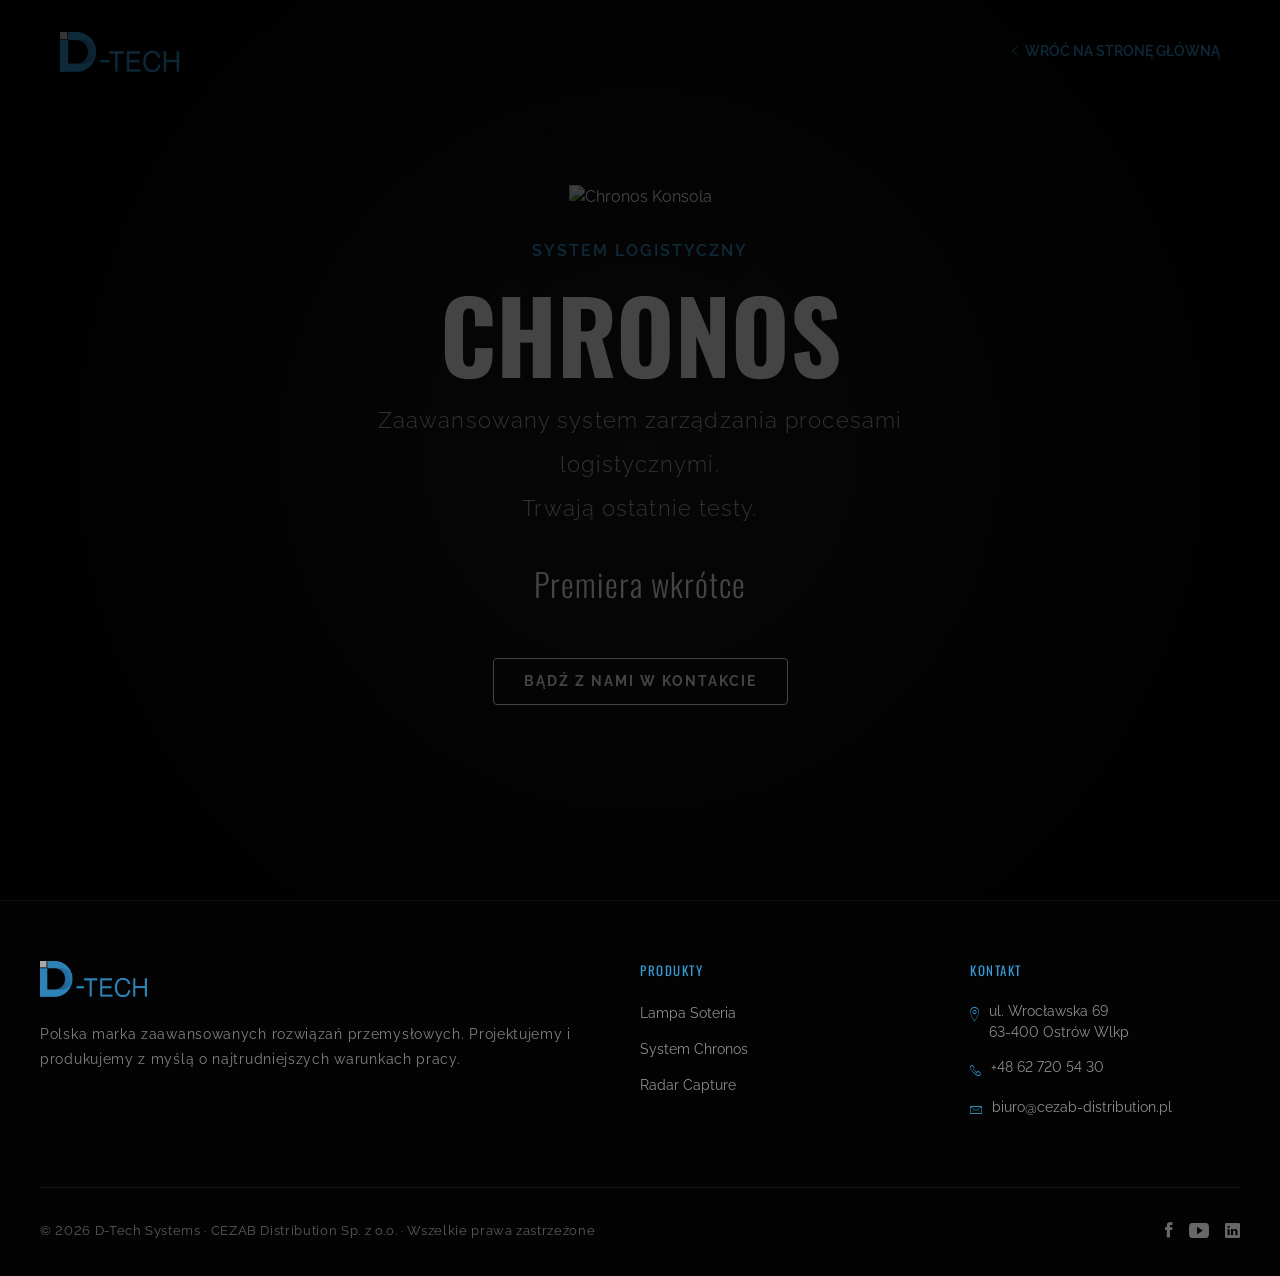
==== commit 3e37d7df: "Aktualizacja opisów galerii, kafelków radaru capture, stopki oraz skryptu w produkach" ====
--- a/chronos.html
+++ b/chronos.html
@@ -4,18 +4,16 @@
     <meta charset="utf-8">
     <title>Centrala integracyjna CHRONOS | D-Tech Systems</title>
     <link rel="icon" type="image/png" href="by%20D.png">
-    <meta content="CAPTURE to radarowy czujnik ruchu 24 GHz do bram przemysłowych. Precyzyjna detekcja osób i pojazdów, konfiguracja przez aplikację, montaż na wysokości 2–10 m. IP65." name="description">
+    <meta content="System CHRONOS - zaawansowany system zarządzania procesami logistycznymi dla nowoczesnych obiektów. Premiera wkrótce." name="description">
     <meta content="D-Tech Systems" name="author">
-    <meta content="radar, czujnik ruchu, CAPTURE, bramy przemysłowe, detekcja radarowa, 24 GHz, Doppler, czujnik otwarcia bramy, IP65" name="keywords">
+    <meta content="chronos, logistyka, system zarządzania, centrala integracyjna, premiera wkrótce" name="keywords">
     <meta content="width=device-width, initial-scale=1.0" name="viewport">
 
     <link href="css/plugins.css" media="all" rel="stylesheet" type="text/css">
     <link href="css/style.css" media="all" rel="stylesheet" type="text/css">
-    <link href="css/soteria.css" media="all" rel="stylesheet" type="text/css">
-    <link href="css/radar-capture.css" media="all" rel="stylesheet" type="text/css">
     <link href="https://fonts.googleapis.com/css?family=Raleway:100,200,300,400,500,600,700,800,900%7COswald:300,400,700" rel="stylesheet" type="text/css">
 </head>
-<body class="brand-home radar-page">
+<body class="brand-home">
 
     <!-- Preloader -->
     <div class="preloader-bg"></div>
@@ -26,303 +24,77 @@
     </div>
 
     <!-- NAVIGATION -->
-    <nav class="brand-nav" id="brand-nav">
+    <nav class="brand-nav" id="brand-nav" style="background-color: transparent;">
         <div class="brand-nav-container">
             <a href="index.html" class="brand-nav-logo">
                 <img src="D-Tech Grey Logo.png" alt="D-Tech Logo" style="height: 40px; width: auto; vertical-align: middle; margin-right: 10px;">
             </a>
             <ul class="brand-nav-menu">
-                <li><a href="#about">O produkcie</a></li>
-                <li><a href="#highlights">Zalety</a></li>
-                <li><a href="#specs">Specyfikacja</a></li>
-                <li><a href="#gallery">Galeria</a></li>
-                <li><a href="#contact">Kontakt</a></li>
-                <li><a href="index.html" style="color: #369ad6;">← D-Tech</a></li>
+                <li><a href="index.html" style="color: #369ad6;"><i class="ion-ios-arrow-left" style="margin-right: 8px;"></i>Wróć na stronę główną</a></li>
             </ul>
         </div>
     </nav>
 
     <!-- PAGE HEADER -->
-    <header class="product-header">
-        <div class="product-header-bg"></div>
-        <div class="product-header-overlay"></div>
-        <div class="product-header-content">
-            <div class="product-header-tag">Radarowy czujnik ruchu 24 GHz</div>
-            <h1>Radar<span>CAPTURE</span></h1>
-            <p class="product-header-sub">Precyzyjny czujnik radarowy Doppler do detekcji ruchu<br>przy bramach i drzwiach przemysłowych</p>
+    <header class="product-header" style="height: 100vh; min-height: 600px; display: flex; align-items: center; justify-content: center; text-align: center; position: relative;">
+        <div class="product-header-bg" style="background: radial-gradient(circle at center, #1a1a1a 0%, #000 100%); position: absolute; top:0; left:0; width:100%; height:100%; z-index:0;"></div>
+        <div class="product-header-overlay" style="background-color: transparent; position: absolute; top:0; left:0; width:100%; height:100%; z-index:1;"></div>
+        <div class="product-header-content" style="max-width: 800px; width: 100%; position: relative; z-index:2; padding: 0 20px;">
+            <img src="img/Chronos/galeria/Chronos_nb.png" alt="Chronos Konsola" style="max-height: 380px; width: 100%; object-fit: contain; margin-bottom: 30px; filter: drop-shadow(0 20px 40px rgba(0,0,0,0.5));">
+            <div class="product-header-tag" style="margin-bottom: 20px; font-weight: 600; color: #369ad6; letter-spacing: 2px; text-transform: uppercase;">System Logistyczny</div>
+            <h1 style="font-family: 'Oswald', sans-serif; font-size: clamp(60px, 10vw, 100px); margin-bottom: 15px; color: #fff; font-weight: 700; line-height: 1;">CHRONOS</h1>
+            <p class="product-header-sub" style="font-size: 22px; font-weight: 300; color: rgba(255,255,255,0.7); max-width: 600px; margin: 0 auto 30px;">
+                Zaawansowany system zarządzania procesami logistycznymi.<br>Trwają ostatnie testy.
+            </p>
+            <div style="font-family: 'Oswald', sans-serif; font-size: 32px; font-weight: 300; color: #fff; margin-bottom: 40px; letter-spacing: 1px;">
+                Premiera wkrótce
+            </div>
             <div class="product-header-actions">
-                <a href="#about" class="the-button the-button-contact"><span>O produkcie</span></a>
-                <a href="Broszura_Radar_Capture_PL.pdf" target="_blank" class="the-button the-button-contact"><span>Pobierz Kartę PDF</span></a>
+                <a href="index.html#contact" class="the-button the-button-contact"><span>Bądź z nami w kontakcie</span></a>
             </div>
         </div>
     </header>
 
-    <!-- BREADCRUMB -->
-    <div class="product-breadcrumb">
-        <div class="product-breadcrumb-inner">
-            <a href="index.html">D-Tech</a>
-            <span class="sep">›</span>
-            <a href="index.html#products">Produkty</a>
-            <span class="sep">›</span>
-            <span class="current">Radar CAPTURE</span>
-        </div>
-    </div>
-
-    <!-- ======== CONTENT ======== -->
-    <div class="product-page">
-
-        <!-- ABOUT -->
-        <section id="about">
-            <div class="prod-section">
-                <div class="p-fade">
-                    <div class="prod-label">01. O produkcie</div>
-                    <h2 class="post-title" style="text-align:left;">Dlaczego <span style="-webkit-text-stroke:1px #369ad6; text-stroke:1px #369ad6; color:transparent;">CAPTURE?</span></h2>
-                    <div class="brand-section-line" style="margin: 20px 0 0 0;"></div>
+    <!-- FOOTER -->
+    <footer class="brand-footer">
+        <div class="brand-footer-grid">
+            <div class="brand-footer-brand">
+                <img src="D-Tech Grey Logo.png" alt="D-Tech Systems Logo">
+                <p>Polska marka zaawansowanych rozwiązań przemysłowych. Projektujemy i produkujemy z myślą o najtrudniejszych warunkach pracy.</p>
+            </div>
+            <div class="brand-footer-col">
+                <h4>Produkty</h4>
+                <ul>
+                    <li><a href="soteria.html">Lampa Soteria</a></li>
+                    <li><a href="chronos.html">System Chronos</a></li>
+                    <li><a href="radar-capture.html">Radar Capture</a></li>
+                </ul>
+            </div>
+            <div class="brand-footer-col">
+                <h4>Kontakt</h4>
+                <div class="footer-contact-item">
+                    <i class="ion-ios-location-outline"></i>
+                    <span>ul. Wrocławska 69<br>63-400 Ostrów Wlkp</span>
                 </div>
-                <div class="prod-intro-grid">
-                    <div class="prod-intro-text p-fade p-d1">
-                        <p>CAPTURE to zaawansowany radarowy czujnik ruchu oparty na technologii Doppler 24 GHz, zaprojektowany specjalnie do pracy z bramami i drzwiami przemysłowymi.</p>
-                        <p>Dzięki precyzyjnym algorytmom detekcji, CAPTURE rozróżnia osoby od pojazdów, filtruje ruch równoległy i zapewnia niezawodne działanie nawet w trudnych warunkach — od mrozu po upał, od kurzu po deszcz.</p>
-                        <p>System kardanowego mocowania umożliwia łatwy montaż na wysokości od 2 do 10 metrów, a konfiguracja odbywa się wygodnie przez dedykowaną aplikację mobilną.</p>
-                        <div style="margin-top: 28px;">
-                            <a href="Broszura_Radar_Capture_PL.pdf" target="_blank" class="the-button the-button-contact"><span>Pobierz Kartę PDF</span></a>
-                        </div>
-                    </div>
-                    <div class="prod-features p-fade p-d2">
-                        <div class="prod-feat">
-                            <i class="ion-ios-pulse"></i>
-                            <div class="prod-feat-name">Technologia<br>Doppler 24 GHz</div>
-                            <p class="prod-feat-desc">Precyzyjne wykrywanie ruchu z minimalną prędkością detekcji 5 cm/s</p>
-                        </div>
-                        <div class="prod-feat">
-                            <i class="ion-ios-people-outline"></i>
-                            <div class="prod-feat-name">Rozróżnianie<br>obiektów</div>
-                            <p class="prod-feat-desc">Selektywna detekcja osób i pojazdów z filtrem ruchu równoległego</p>
-                        </div>
-                        <div class="prod-feat">
-                            <i class="ion-ios-navigate-outline"></i>
-                            <div class="prod-feat-name">Montaż<br>2–10 metrów</div>
-                            <p class="prod-feat-desc">Elastyczny montaż z systemem kardanowym do precyzyjnej regulacji</p>
-                        </div>
-                        <div class="prod-feat">
-                            <i class="ion-ios-settings"></i>
-                            <div class="prod-feat-name">Konfiguracja<br>przez aplikację</div>
-                            <p class="prod-feat-desc">Intuicyjna aplikacja mobilna do ustawiania czułości, zasięgu i trybu detekcji</p>
-                        </div>
-                    </div>
+                <div class="footer-contact-item">
+                    <i class="ion-ios-telephone-outline"></i>
+                    <span><a href="tel:+48627205430">+48 62 720 54 30</a></span>
+                </div>
+                <div class="footer-contact-item">
+                    <i class="ion-ios-email-outline"></i>
+                    <span><a href="mailto:biuro@cezab-distribution.pl">biuro@cezab-distribution.pl</a></span>
                 </div>
             </div>
-        </section>
-
-        <div class="prod-section-divider"></div>
-
-        <!-- HIGHLIGHTS -->
-        <section id="highlights">
-            <div class="prod-section">
-                <div class="p-fade">
-                    <div class="prod-label">02. Zastosowanie</div>
-                    <h2 class="post-title" style="text-align:left;">Kluczowe <span style="-webkit-text-stroke:1px #369ad6; text-stroke:1px #369ad6; color:transparent;">Zalety</span></h2>
-                    <div class="brand-section-line" style="margin: 20px 0 0 0;"></div>
-                </div>
-                <div class="prod-hl-grid">
-                    <div class="prod-hl-card p-fade p-d1" data-num="01">
-                        <div class="prod-hl-num">01</div>
-                        <div class="prod-hl-sub">Detekcja radarowa</div>
-                        <div class="prod-hl-title">Wykrywanie <span>w każdych warunkach</span></div>
-                        <p class="prod-hl-body">Technologia radarowa Doppler działa niezależnie od oświetlenia, temperatury (-30°C do +60°C), kurzu i opadów — tam, gdzie tradycyjne czujniki zawodzą.</p>
-                    </div>
-                    <div class="prod-hl-card p-fade p-d2" data-num="02">
-                        <div class="prod-hl-num">02</div>
-                        <div class="prod-hl-sub">Inteligentna selekcja</div>
-                        <div class="prod-hl-title"><span>Filtracja</span> ruchu</div>
-                        <p class="prod-hl-body">CAPTURE rozróżnia osoby od pojazdów i filtruje ruch równoległy — otwierając bramę tylko wtedy, gdy jest to faktycznie potrzebne.</p>
-                    </div>
-                    <div class="prod-hl-card p-fade p-d3" data-num="03">
-                        <div class="prod-hl-num">03</div>
-                        <div class="prod-hl-sub">Szybki montaż</div>
-                        <div class="prod-hl-title">System <span>Kardanowy</span></div>
-                        <p class="prod-hl-body">Innowacyjny gimbal umożliwia montaż na różnych powierzchniach z precyzyjną regulacją kątów — pionowo 0°–45°, poziomo ±30°.</p>
-                    </div>
-                </div>
+        </div>
+        <div class="brand-footer-bottom">
+            <p>&copy; 2026 D-Tech Systems &middot; CEZAB Distribution Sp. z o.o. &middot; Wszelkie prawa zastrzeżone</p>
+            <div class="brand-footer-socials">
+                <a href="https://www.facebook.com/cezabdistribution" class="ion-social-facebook" title="Facebook"></a>
+                <a href="https://www.youtube.com/@CEZAB-Distribution" class="ion-social-youtube" title="YouTube"></a>
+                <a href="https://www.linkedin.com/company/cezab-distribution" class="ion-social-linkedin" title="LinkedIn"></a>
             </div>
-        </section>
-
-        <div class="prod-section-divider"></div>
-
-        <!-- SPECS -->
-        <section id="specs">
-            <div class="prod-section">
-                <div class="p-fade">
-                    <div class="prod-label">03. Specyfikacja</div>
-                    <h2 class="post-title" style="text-align:left;">Dane <span style="-webkit-text-stroke:1px #369ad6; text-stroke:1px #369ad6; color:transparent;">Techniczne</span></h2>
-                    <div class="brand-section-line" style="margin: 20px 0 0 0;"></div>
-                </div>
-                <table class="prod-spec-table p-fade p-d1">
-                    <tr>
-                        <td>Technologia</td>
-                        <td>Radar Doppler mikrofalowy</td>
-                    </tr>
-                    <tr>
-                        <td>Częstotliwość</td>
-                        <td>24,150 GHz</td>
-                    </tr>
-                    <tr>
-                        <td>Moc emisji</td>
-                        <td>&lt; 20 dBm EIRP</td>
-                    </tr>
-                    <tr>
-                        <td>Pole detekcji</td>
-                        <td>34° × 80°</td>
-                    </tr>
-                    <tr>
-                        <td>Min. prędkość detekcji</td>
-                        <td>5 cm/s</td>
-                    </tr>
-                    <tr>
-                        <td>Zasilanie</td>
-                        <td>12/24 V AC/DC</td>
-                    </tr>
-                    <tr>
-                        <td>Pobór mocy</td>
-                        <td>&lt; 2 W</td>
-                    </tr>
-                    <tr>
-                        <td>Wyjścia</td>
-                        <td>2 wyjścia, konfiguracja NO/NC</td>
-                    </tr>
-                    <tr>
-                        <td>Wysokość montażu</td>
-                        <td>2 – 10 m</td>
-                    </tr>
-                    <tr>
-                        <td>Kąt nachylenia</td>
-                        <td>Pionowo: 0°–45° · Poziomo: ±30°</td>
-                    </tr>
-                    <tr>
-                        <td>Materiał</td>
-                        <td>ADA + poliwęglan</td>
-                    </tr>
-                    <tr>
-                        <td>Waga</td>
-                        <td>240 g (bez kabla) / 637 g (z kablem 10 m)</td>
-                    </tr>
-                    <tr>
-                        <td>Klasa ochrony</td>
-                        <td>IP65</td>
-                    </tr>
-                    <tr>
-                        <td>Temp. pracy</td>
-                        <td>-30 °C do +60 °C</td>
-                    </tr>
-                    <tr>
-                        <td>Zastosowanie</td>
-                        <td>Bramy segmentowe, przesuwne, szybkobieżne, chłodnicze, składane, pakujące</td>
-                    </tr>
-                </table>
-            </div>
-        </section>
-
-        <div class="prod-section-divider"></div>
-
-        <!-- GALLERY -->
-        <section id="gallery">
-            <div class="prod-section">
-                <div class="p-fade">
-                    <div class="prod-label">04. Galeria</div>
-                    <h2 class="post-title" style="text-align:left;">Zdjęcia <span style="-webkit-text-stroke:1px #369ad6; text-stroke:1px #369ad6; color:transparent;">Produktu</span></h2>
-                    <div class="brand-section-line" style="margin: 20px 0 0 0;"></div>
-                </div>
-                <div class="radar-gallery popup-photo-gallery p-fade p-d1">
-                    <a href="img/RadarCapture/galeria/Radar.jpg" class="gallery-item main">
-                        <div class="item-img" style="background-image: url('img/RadarCapture/galeria/Radar.jpg');"></div>
-                        <div class="item-shade"></div>
-                    </a>
-                    <a href="img/RadarCapture/galeria/Radar.png" class="gallery-item">
-                        <div class="item-img" style="background-image: url('img/RadarCapture/galeria/Radar.png');"></div>
-                        <div class="item-shade"></div>
-                    </a>
-                    <a href="img/RadarCapture/galeria/Brama%20z%20wi%C4%85zkami.jpg" class="gallery-item">
-                        <div class="item-img" style="background-image: url('img/RadarCapture/galeria/Brama%20z%20wi%C4%85zkami.jpg');"></div>
-                        <div class="item-shade"></div>
-                    </a>
-                    <a href="img/RadarCapture/galeria/Brama%20z%20wi%C4%85zk%C4%85.jpg" class="gallery-item">
-                        <div class="item-img" style="background-image: url('img/RadarCapture/galeria/Brama%20z%20wi%C4%85zk%C4%85.jpg');"></div>
-                        <div class="item-shade"></div>
-                    </a>
-                    <a href="img/RadarCapture/galeria/K%C4%85ty%201.png" class="gallery-item">
-                        <div class="item-img" style="background-image: url('img/RadarCapture/galeria/K%C4%85ty%201.png');"></div>
-                        <div class="item-shade"></div>
-                    </a>
-                    <a href="img/RadarCapture/galeria/K%C4%85ty%202.png" class="gallery-item">
-                        <div class="item-img" style="background-image: url('img/RadarCapture/galeria/K%C4%85ty%202.png');"></div>
-                        <div class="item-shade"></div>
-                    </a>
-                </div>
-            </div>
-        </section>
-
-        <div class="prod-section-divider"></div>
-
-        <!-- CONTACT -->
-        <section id="contact">
-            <div class="prod-section">
-                <div class="p-fade">
-                    <div class="prod-label">05. Kontakt</div>
-                    <h2 class="post-title" style="text-align:left;">Skontaktuj się <span style="-webkit-text-stroke:1px #369ad6; text-stroke:1px #369ad6; color:transparent;">z nami</span></h2>
-                    <div class="brand-section-line" style="margin: 20px 0 0 0;"></div>
-                </div>
-                <div class="prod-contact-wrap">
-                    <div class="prod-contact-info p-fade p-d1">
-                        <div>
-                            <div class="prod-contact-label">Firma</div>
-                            <div class="prod-contact-value">CEZAB Distribution Sp. z o.o.</div>
-                        </div>
-                        <div>
-                            <div class="prod-contact-label">Adres</div>
-                            <div class="prod-contact-value">ul. Wrocławska 69<br>63-400 Ostrów Wlkp.</div>
-                        </div>
-                        <div>
-                            <div class="prod-contact-label">Telefon</div>
-                            <div class="prod-contact-value"><a href="tel:+48627205430" style="color:inherit;">+48 62 720 54 30</a></div>
-                        </div>
-                        <div>
-                            <div class="prod-contact-label">Email</div>
-                            <div class="prod-contact-value"><a href="mailto:biuro@cezab-distribution.pl" style="color:#369ad6;">biuro@cezab-distribution.pl</a></div>
-                        </div>
-                        <div class="prod-social">
-                            <a href="https://www.facebook.com/cezabdistribution" class="ion-social-facebook" title="Facebook"></a>
-                            <a href="https://www.youtube.com/@CEZAB-Distribution" class="ion-social-youtube" title="YouTube"></a>
-                            <a href="https://www.linkedin.com/company/cezab-distribution" class="ion-social-linkedin" title="LinkedIn"></a>
-                        </div>
-                    </div>
-                    <div class="p-fade p-d2">
-                        <div class="brand-contact-form">
-                            <form action="contact.php" id="form" method="post" name="send">
-                                <input class="requiredField name" id="name" name="name" placeholder="Imię i nazwisko" type="text">
-                                <input class="requiredField email" id="email" name="email" placeholder="Email" type="text">
-                                <input class="requiredField subject" id="subject" name="subject" placeholder="Temat" type="text">
-                                <textarea class="requiredField message" id="message" name="message" placeholder="Wiadomość"></textarea>
-                                <div class="contact-form-submit-wrapper">
-                                    <button class="the-button the-button-contact the-button-submit" id="submit" type="submit"><span>Zapytaj o CAPTURE</span></button>
-                                </div>
-                            </form>
-                        </div>
-                    </div>
-                </div>
-            </div>
-        </section>
-
-    </div><!-- /product-page -->
-
-    <!-- FOOTER -->
-    <footer class="brand-footer">
-        <p>© 2026 D-Tech Systems · CEZAB Distribution Sp. z o.o. · Wszelkie prawa zastrzeżone</p>
+        </div>
     </footer>
-
-    <!-- Scroll to Top -->
-    <a href="#" class="scroll-to-top" id="scrollTopBtn">
-        <span class="ion-chevron-up"></span>
-    </a>
 
     <script src="js/plugins.js"></script>
     <script>
@@ -335,86 +107,27 @@
             $(".preloader-bg").delay(1000).fadeOut("slow");
         });
 
-        // Smooth scroll
-        $('a[href^="#"]').on('click', function (e) {
-            var target = $(this.getAttribute('href'));
-            if (target.length) {
-                e.preventDefault();
-                var offset = target.offset().top - 70;
-                $('html, body').animate({ scrollTop: offset }, 700, 'swing');
-            }
+        // Intro animation
+        $(window).on("load", function () {
+            setTimeout(function() {
+                $('.product-header-content > *').each(function(index) {
+                    var $el = $(this);
+                    $el.css({
+                        'opacity': 0,
+                        'transform': 'translateY(20px)',
+                        'transition': 'opacity 0.8s ease, transform 0.8s ease',
+                        'transition-delay': (index * 0.15) + 's'
+                    });
+                    
+                    setTimeout(function() {
+                        $el.css({
+                            'opacity': 1,
+                            'transform': 'translateY(0)'
+                        });
+                    }, 100);
+                });
+            }, 1000);
         });
-
-        // Contact form
-        $("form#form").on("submit", function () {
-            $("form#form .error").remove();
-            var s = false;
-            $(".requiredField").each(function () {
-                if ("" === jQuery.trim($(this).val())) {
-                    $(this).parent().append('<span class="error">To pole jest wymagane</span>');
-                    $(this).addClass("inputError"); s = true;
-                } else if ($(this).hasClass("email")) {
-                    var r = /^([\w-\.]+@([\w-]+\.)+[\w-]{2,4})?$/;
-                    if (!r.test(jQuery.trim($(this).val()))) {
-                        $(this).parent().append('<span class="error">Nieprawidłowy adres email</span>');
-                        $(this).addClass("inputError"); s = true;
-                    }
-                }
-            });
-            if (!s) {
-                var r = $(this).serialize();
-                $.post($(this).attr("action"), r, function () {
-                    $("form#form").slideUp("fast", function () {
-                        $(this).before('<div class="success">Wiadomość została wysłana</div>');
-                    });
-                });
-            }
-            return false;
-        });
-
-        // Sticky nav
-        $(window).on('scroll', function () {
-            if ($(window).scrollTop() > 50) {
-                $('.brand-nav').addClass('scrolled');
-            } else {
-                $('.brand-nav').removeClass('scrolled');
-            }
-        });
-
-        // Scroll to top button
-        $(window).on('scroll', function () {
-            if ($(window).scrollTop() > 300) {
-                $('#scrollTopBtn').addClass('visible');
-            } else {
-                $('#scrollTopBtn').removeClass('visible');
-            }
-        });
-        $('#scrollTopBtn').on('click', function (e) {
-            e.preventDefault();
-            $('html, body').animate({ scrollTop: 0 }, 700, 'swing');
-        });
-
-        // Fade-in on scroll
-        function revealFades() {
-            var scrollTop = $(window).scrollTop();
-            var windowHeight = $(window).height();
-            $('.p-fade').each(function () {
-                if ($(this).offset().top < scrollTop + windowHeight - 60) {
-                    $(this).addClass('visible');
-                }
-            });
-        }
-        $(window).on('scroll', revealFades);
-        revealFades();
-
-        // Gallery lightbox
-        if ($.fn.magnificPopup) {
-            $('.popup-photo-gallery').magnificPopup({
-                delegate: 'a',
-                type: 'image',
-                gallery: { enabled: true }
-            });
-        }
     });
     </script>
 </body>
--- a/css/style.css
+++ b/css/style.css
@@ -3300,8 +3300,8 @@
 
 /* Kaskadowe opóźnienia przy wjeżdżaniu */
 #card-soteria  { transition-delay: 0s; }
-#card-chronos  { transition-delay: 0.12s; }
-#card-radar    { transition-delay: 0.24s; }
+#card-radar    { transition-delay: 0.12s; }
+#card-chronos  { transition-delay: 0.24s; }
 
 /* Na hover usuwamy opóźnienia, żeby uciec od lagu! */
 #card-soteria:hover,
@@ -3538,14 +3538,127 @@
 
 /* FOOTER */
 .brand-footer {
-  padding: 40px 20px;
-  text-align: center;
+  background: #030303;
+  padding: 60px 20px 30px;
   border-top: 1px solid rgba(255, 255, 255, 0.05);
 }
 
-.brand-footer p {
+.brand-footer-grid {
+  max-width: 1200px;
+  margin: 0 auto;
+  display: grid;
+  grid-template-columns: 2fr 1fr 1fr;
+  gap: 60px;
+  padding-bottom: 50px;
+  border-bottom: 1px solid rgba(255, 255, 255, 0.07);
+  text-align: left;
+}
+
+.brand-footer-brand img {
+  height: 36px;
+  width: auto;
+  margin-bottom: 18px;
+  opacity: 0.85;
+}
+
+.brand-footer-brand p {
+  text-align: left;
+  font-size: 14px;
+  opacity: 0.5;
+  line-height: 1.8;
+  margin: 0;
+}
+
+.brand-footer-col h4 {
+  font-family: 'Oswald', sans-serif;
   font-size: 13px;
-  opacity: 0.4;
+  text-transform: uppercase;
+  letter-spacing: 0.12em;
+  color: #369ad6;
+  margin-bottom: 20px;
+}
+
+.brand-footer-col ul {
+  list-style: none;
+  padding: 0;
+  margin: 0;
+}
+
+.brand-footer-col ul li {
+  margin-bottom: 12px;
+}
+
+.brand-footer-col ul li a {
+  font-size: 14px;
+  color: rgba(255,255,255,0.55);
+  text-decoration: none;
+  transition: color 0.3s ease;
+}
+
+.brand-footer-col ul li a:hover {
+  color: #fff;
+}
+
+.brand-footer-col .footer-contact-item {
+  display: flex;
+  align-items: flex-start;
+  gap: 10px;
+  margin-bottom: 14px;
+}
+
+.brand-footer-col .footer-contact-item i {
+  color: #369ad6;
+  font-size: 16px;
+  flex-shrink: 0;
+  margin-top: 2px;
+}
+
+.brand-footer-col .footer-contact-item span {
+  font-size: 14px;
+  color: rgba(255,255,255,0.55);
+  line-height: 1.5;
+}
+
+.brand-footer-col .footer-contact-item a {
+  color: rgba(255,255,255,0.55);
+  text-decoration: none;
+  transition: color 0.3s;
+}
+
+.brand-footer-col .footer-contact-item a:hover {
+  color: #fff;
+}
+
+.brand-footer-bottom {
+  max-width: 1200px;
+  margin: 28px auto 0;
+  display: flex;
+  justify-content: space-between;
+  align-items: center;
+  gap: 20px;
+  flex-wrap: wrap;
+}
+
+.brand-footer-bottom p {
+  font-size: 13px;
+  opacity: 0.35;
+  margin: 0;
+  text-align: left;
+}
+
+.brand-footer-socials {
+  display: flex;
+  gap: 16px;
+}
+
+.brand-footer-socials a {
+  font-size: 20px;
+  color: rgba(255,255,255,0.4);
+  transition: color 0.3s ease;
+}
+
+.brand-footer-socials a:hover {
+  color: #369ad6;
 }
 
 /* RESPONSIVE */
@@ -3558,6 +3671,14 @@
     grid-template-columns: 1fr;
     gap: 60px;
   }
+
+  .brand-footer-grid {
+    grid-template-columns: 1fr 1fr;
+  }
+
+  .brand-footer-brand {
+    grid-column: 1 / -1;
+  }
 }
 
 @media only screen and (max-width: 768px) {
@@ -3576,6 +3697,232 @@
 
   .product-name {
     font-size: 28px !important;
+  }
+
+  .brand-footer-grid {
+    grid-template-columns: 1fr;
+    gap: 40px;
+  }
+
+  .brand-footer-bottom {
+    flex-direction: column;
+    align-items: flex-start;
+  }
+}
+
+/* ============================================
+   HERO ENTRY ANIMATION
+   ============================================ */
+.brand-hero-content > * {
+  opacity: 0;
+  transform: translateY(24px);
+}
+
+.brand-hero-content.animated > * {
+  opacity: 1;
+  transform: translateY(0);
+  transition: opacity 0.8s ease, transform 0.8s ease;
+}
+
+.brand-hero-content.animated > *:nth-child(1) { transition-delay: 0.2s; }
+.brand-hero-content.animated > *:nth-child(2) { transition-delay: 0.4s; }
+.brand-hero-content.animated > *:nth-child(3) { transition-delay: 0.6s; }
+.brand-hero-content.animated > *:nth-child(4) { transition-delay: 0.8s; }
+.brand-hero-content.animated > *:nth-child(5) { transition-delay: 1.0s; }
+
+/* ============================================
+   NAV SCROLLSPY – ACTIVE LINK
+   ============================================ */
+.brand-nav-menu li a.nav-active {
+  color: #369ad6 !important;
+  border-bottom: 2px solid #369ad6;
+  padding-bottom: 6px;
+}
+
+/* ============================================
+   STATS SECTION
+   ============================================ */
+.brand-stats {
+  background: #050505;
+  padding: 100px 20px;
+  border-top: 1px solid rgba(255,255,255,0.04);
+  border-bottom: 1px solid rgba(255,255,255,0.04);
+}
+
+.brand-stats-grid {
+  max-width: 1100px;
+  margin: 0 auto;
+  display: grid;
+  grid-template-columns: repeat(4, 1fr);
+  gap: 40px;
+}
+
+.brand-stat-item {
+  text-align: center;
+  opacity: 0;
+  transform: translateY(20px);
+  transition: opacity 0.6s ease, transform 0.6s ease;
+}
+
+.brand-stat-item.revealed {
+  opacity: 1;
+  transform: translateY(0);
+}
+
+.brand-stat-item:nth-child(1) { transition-delay: 0s; }
+.brand-stat-item:nth-child(2) { transition-delay: 0.15s; }
+.brand-stat-item:nth-child(3) { transition-delay: 0.3s; }
+.brand-stat-item:nth-child(4) { transition-delay: 0.45s; }
+
+.brand-stat-number {
+  font-family: 'Oswald', sans-serif;
+  font-size: 64px;
+  font-weight: 700;
+  line-height: 1;
+  color: #369ad6;
+  margin-bottom: 8px;
+  letter-spacing: -0.03em;
+}
+
+.brand-stat-suffix {
+  color: #369ad6;
+}
+
+.brand-stat-label {
+  font-family: 'Raleway', sans-serif;
+  font-size: 13px;
+  text-transform: uppercase;
+  letter-spacing: 0.12em;
+  opacity: 0.5;
+}
+
+@media only screen and (max-width: 768px) {
+  .brand-stats-grid {
+    grid-template-columns: repeat(2, 1fr);
+    gap: 40px 20px;
+  }
+
+  .brand-stat-number {
+    font-size: 48px;
+  }
+}
+
+/* ============================================
+   FORM LOADING STATE
+   ============================================ */
+.btn-spinner {
+  display: inline-block;
+  width: 16px;
+  height: 16px;
+  border: 2px solid rgba(255,255,255,0.3);
+  border-top-color: #fff;
+  border-radius: 50%;
+  animation: spin 0.7s linear infinite;
+  margin-right: 8px;
+  vertical-align: middle;
+}
+
+@keyframes spin {
+  to { transform: rotate(360deg); }
+}
+
+/* ============================================
+   COOKIE BANNER
+   ============================================ */
+.cookie-banner {
+  position: fixed;
+  bottom: 0;
+  left: 0;
+  width: 100%;
+  background: rgba(10, 10, 10, 0.97);
+  backdrop-filter: blur(12px);
+  -webkit-backdrop-filter: blur(12px);
+  border-top: 1px solid rgba(54, 154, 214, 0.25);
+  padding: 20px 30px;
+  z-index: 9999;
+  transform: translateY(100%);
+  transition: transform 0.5s cubic-bezier(0.4, 0, 0.2, 1);
+  box-shadow: 0 -8px 30px rgba(0,0,0,0.5);
+}
+
+.cookie-banner.visible {
+  transform: translateY(0);
+}
+
+.cookie-banner-inner {
+  max-width: 1200px;
+  margin: 0 auto;
+  display: flex;
+  align-items: center;
+  gap: 30px;
+  flex-wrap: wrap;
+}
+
+.cookie-banner-text {
+  flex: 1;
+  min-width: 280px;
+}
+
+.cookie-banner-text p {
+  text-align: left;
+  font-size: 13px;
+  color: rgba(255,255,255,0.65);
+  margin: 0;
+  line-height: 1.7;
+}
+
+.cookie-banner-text a {
+  color: #369ad6;
+  text-decoration: underline;
+}
+
+.cookie-banner-actions {
+  display: flex;
+  gap: 12px;
+  flex-shrink: 0;
+  flex-wrap: wrap;
+}
+
+.cookie-btn {
+  font-family: 'Raleway', sans-serif;
+  font-size: 13px;
+  font-weight: 700;
+  text-transform: uppercase;
+  letter-spacing: 0.08em;
+  padding: 10px 22px;
+  border-radius: 4px;
+  cursor: pointer;
+  transition: all 0.3s ease;
+  border: 1px solid transparent;
+}
+
+.cookie-btn-accept {
+  background: #369ad6;
+  color: #fff;
+  border-color: #369ad6;
+}
+
+.cookie-btn-accept:hover {
+  background: #2b7cae;
+  border-color: #2b7cae;
+}
+
+.cookie-btn-reject {
+  background: transparent;
+  color: rgba(255,255,255,0.5);
+  border-color: rgba(255,255,255,0.15);
+}
+
+.cookie-btn-reject:hover {
+  color: #fff;
+  border-color: rgba(255,255,255,0.4);
+}
+
+@media only screen and (max-width: 600px) {
+  .cookie-banner-inner {
+    flex-direction: column;
+    align-items: flex-start;
+    gap: 16px;
   }
 }
 
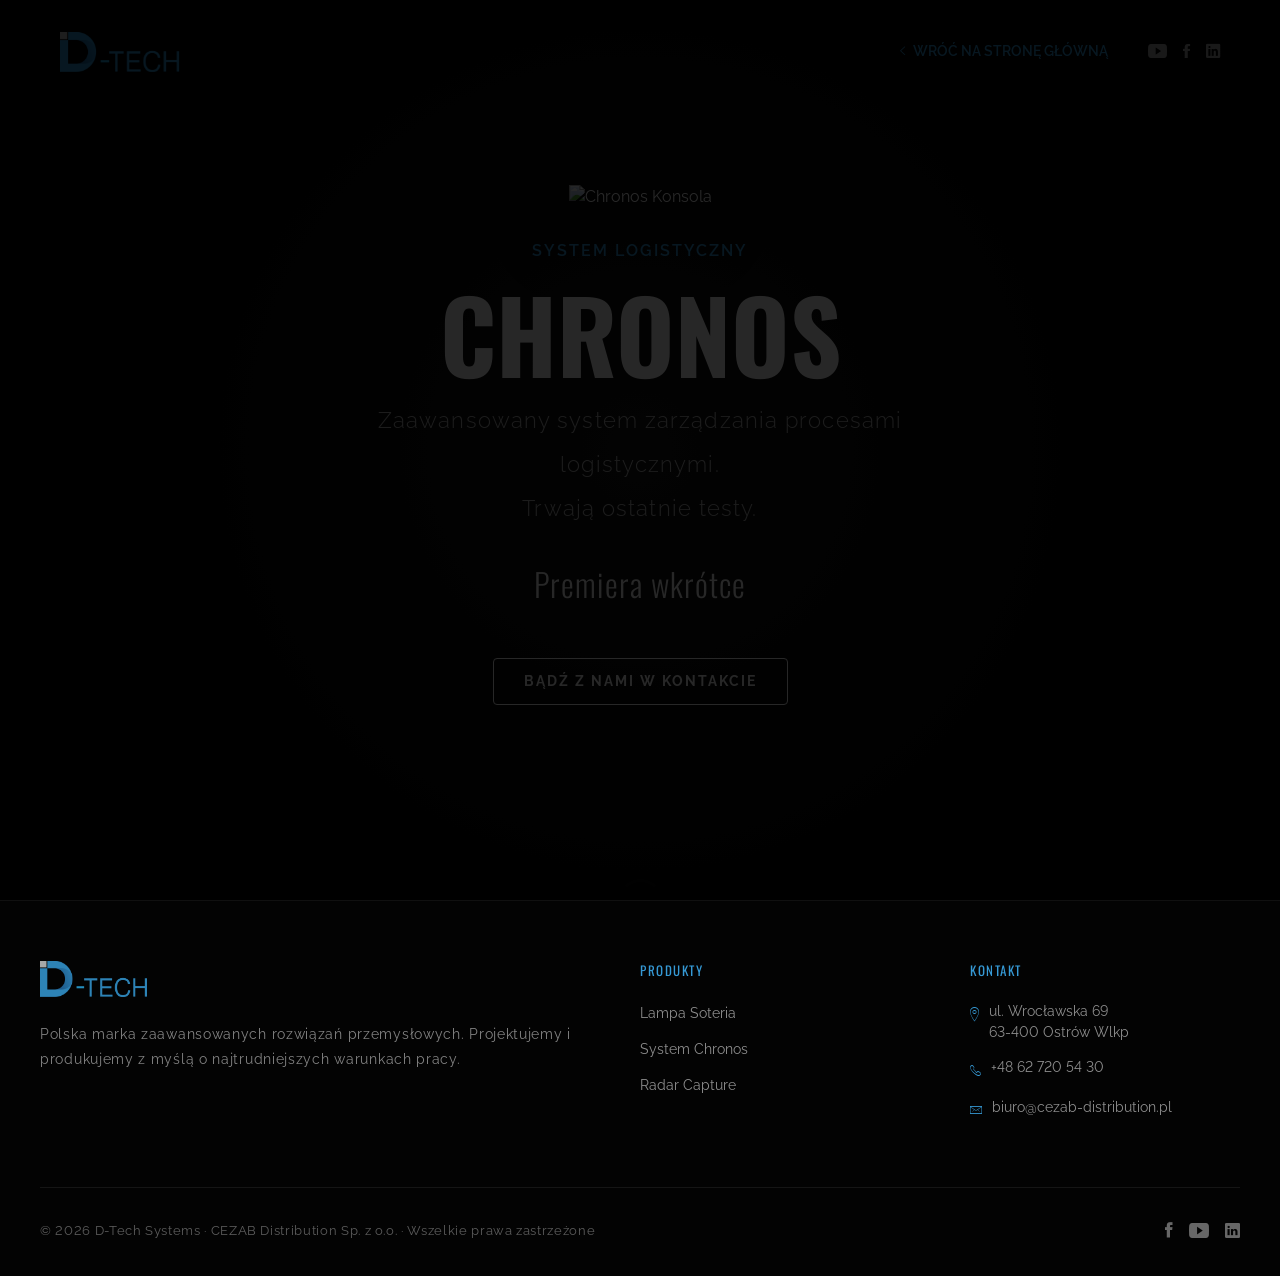
==== commit 99e92b62: "Dodanie ikon social media w naglowku" ====
--- a/chronos.html
+++ b/chronos.html
@@ -29,9 +29,16 @@
             <a href="index.html" class="brand-nav-logo">
                 <img src="D-Tech Grey Logo.png" alt="D-Tech Logo" style="height: 40px; width: auto; vertical-align: middle; margin-right: 10px;">
             </a>
-            <ul class="brand-nav-menu">
-                <li><a href="index.html" style="color: #369ad6;"><i class="ion-ios-arrow-left" style="margin-right: 8px;"></i>Wróć na stronę główną</a></li>
-            </ul>
+            <div class="brand-nav-right">
+                <ul class="brand-nav-menu">
+                    <li><a href="index.html" style="color: #369ad6;"><i class="ion-ios-arrow-left" style="margin-right: 8px;"></i>Wróć na stronę główną</a></li>
+                </ul>
+                <div class="brand-nav-social">
+                    <a href="https://www.youtube.com/@CEZAB-Distribution" target="_blank" title="YouTube"><i class="ion-social-youtube"></i></a>
+                    <a href="https://www.facebook.com/cezabdistribution" target="_blank" title="Facebook"><i class="ion-social-facebook"></i></a>
+                    <a href="https://www.linkedin.com/company/cezab-distribution" target="_blank" title="LinkedIn"><i class="ion-social-linkedin"></i></a>
+                </div>
+            </div>
         </div>
     </nav>
 
--- a/css/style.css
+++ b/css/style.css
@@ -3953,6 +3953,30 @@
   padding: 0 20px;
 }
 
+.brand-nav-right {
+  display: flex;
+  align-items: center;
+}
+
+.brand-nav-social {
+  display: flex;
+  align-items: center;
+  gap: 16px;
+  margin-left: 40px;
+}
+
+.brand-nav-social a {
+  color: #fff;
+  font-size: 19px;
+  opacity: 0.65;
+  transition: all 0.3s ease;
+}
+
+.brand-nav-social a:hover {
+  color: #369ad6;
+  opacity: 1;
+}
+
 .brand-nav-logo {
   font-family: 'Oswald', sans-serif;
   font-size: 24px;
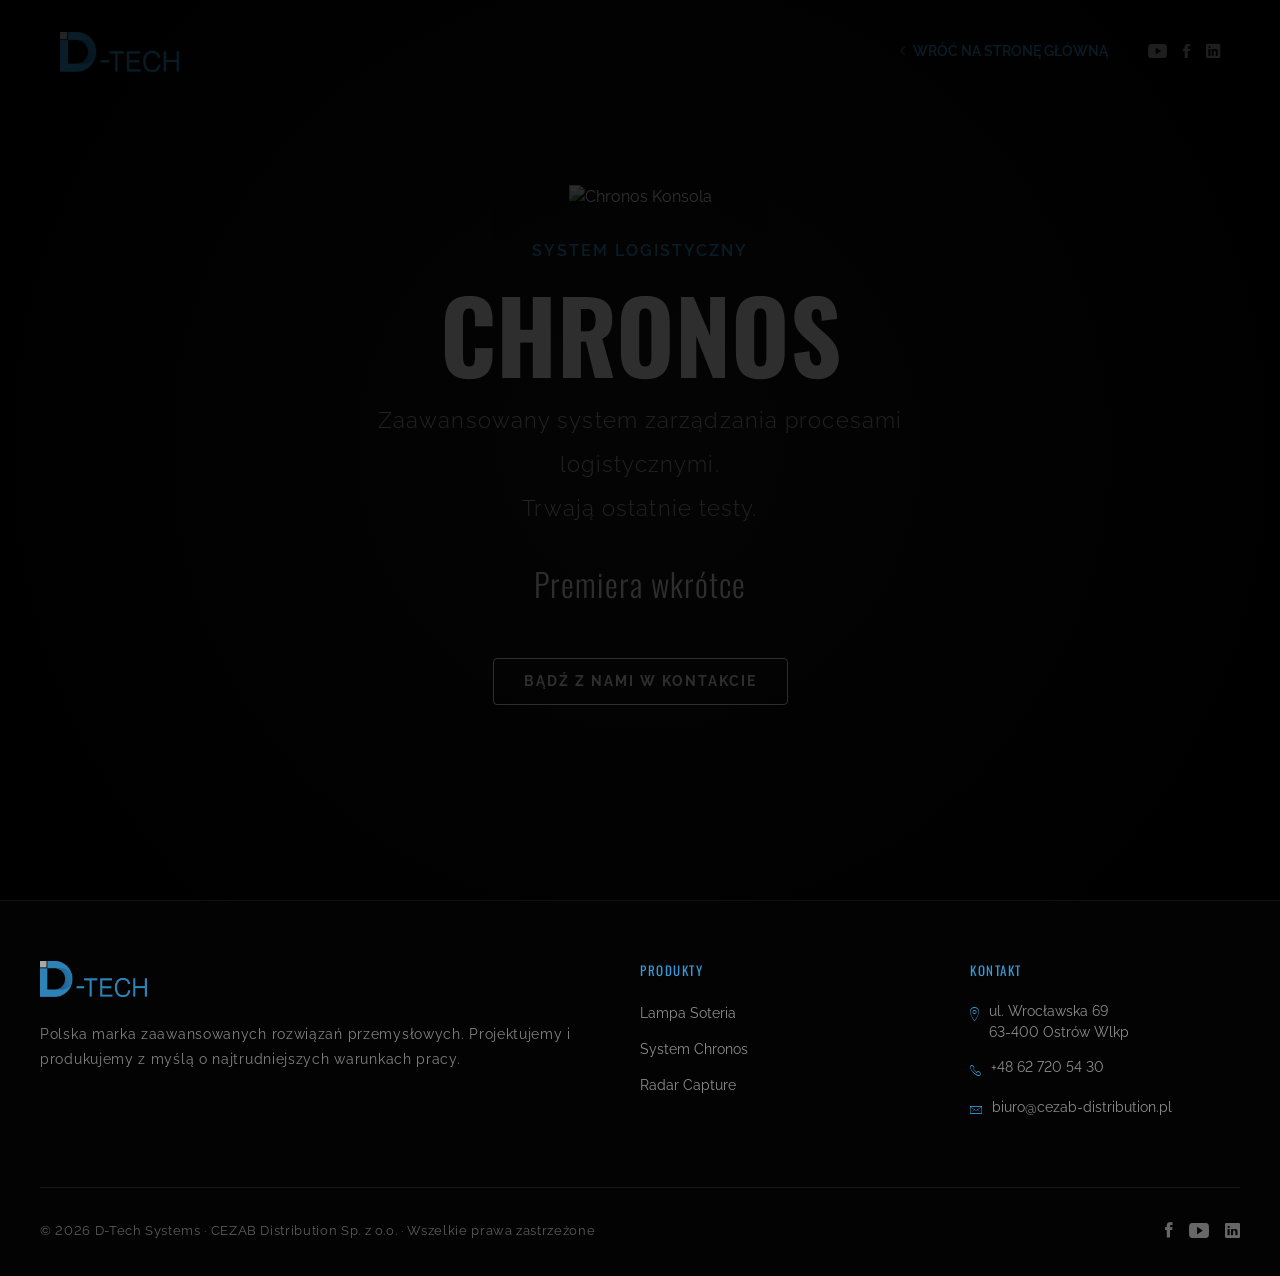
==== commit ebbfed47: "Wdrozenie .htaccess oraz czystych adresow URL bez rozszezen html" ====
--- a/chronos.html
+++ b/chronos.html
@@ -26,12 +26,12 @@
     <!-- NAVIGATION -->
     <nav class="brand-nav" id="brand-nav" style="background-color: transparent;">
         <div class="brand-nav-container">
-            <a href="index.html" class="brand-nav-logo">
+            <a href="/" class="brand-nav-logo">
                 <img src="D-Tech Grey Logo.png" alt="D-Tech Logo" style="height: 40px; width: auto; vertical-align: middle; margin-right: 10px;">
             </a>
             <div class="brand-nav-right">
                 <ul class="brand-nav-menu">
-                    <li><a href="index.html" style="color: #369ad6;"><i class="ion-ios-arrow-left" style="margin-right: 8px;"></i>Wróć na stronę główną</a></li>
+                    <li><a href="/" style="color: #369ad6;"><i class="ion-ios-arrow-left" style="margin-right: 8px;"></i>Wróć na stronę główną</a></li>
                 </ul>
                 <div class="brand-nav-social">
                     <a href="https://www.youtube.com/@CEZAB-Distribution" target="_blank" title="YouTube"><i class="ion-social-youtube"></i></a>
@@ -57,7 +57,7 @@
                 Premiera wkrótce
             </div>
             <div class="product-header-actions">
-                <a href="index.html#contact" class="the-button the-button-contact"><span>Bądź z nami w kontakcie</span></a>
+                <a href="/#contact" class="the-button the-button-contact"><span>Bądź z nami w kontakcie</span></a>
             </div>
         </div>
     </header>
@@ -72,9 +72,9 @@
             <div class="brand-footer-col">
                 <h4>Produkty</h4>
                 <ul>
-                    <li><a href="soteria.html">Lampa Soteria</a></li>
-                    <li><a href="chronos.html">System Chronos</a></li>
-                    <li><a href="radar-capture.html">Radar Capture</a></li>
+                    <li><a href="/soteria">Lampa Soteria</a></li>
+                    <li><a href="/chronos">System Chronos</a></li>
+                    <li><a href="/radar-capture">Radar Capture</a></li>
                 </ul>
             </div>
             <div class="brand-footer-col">
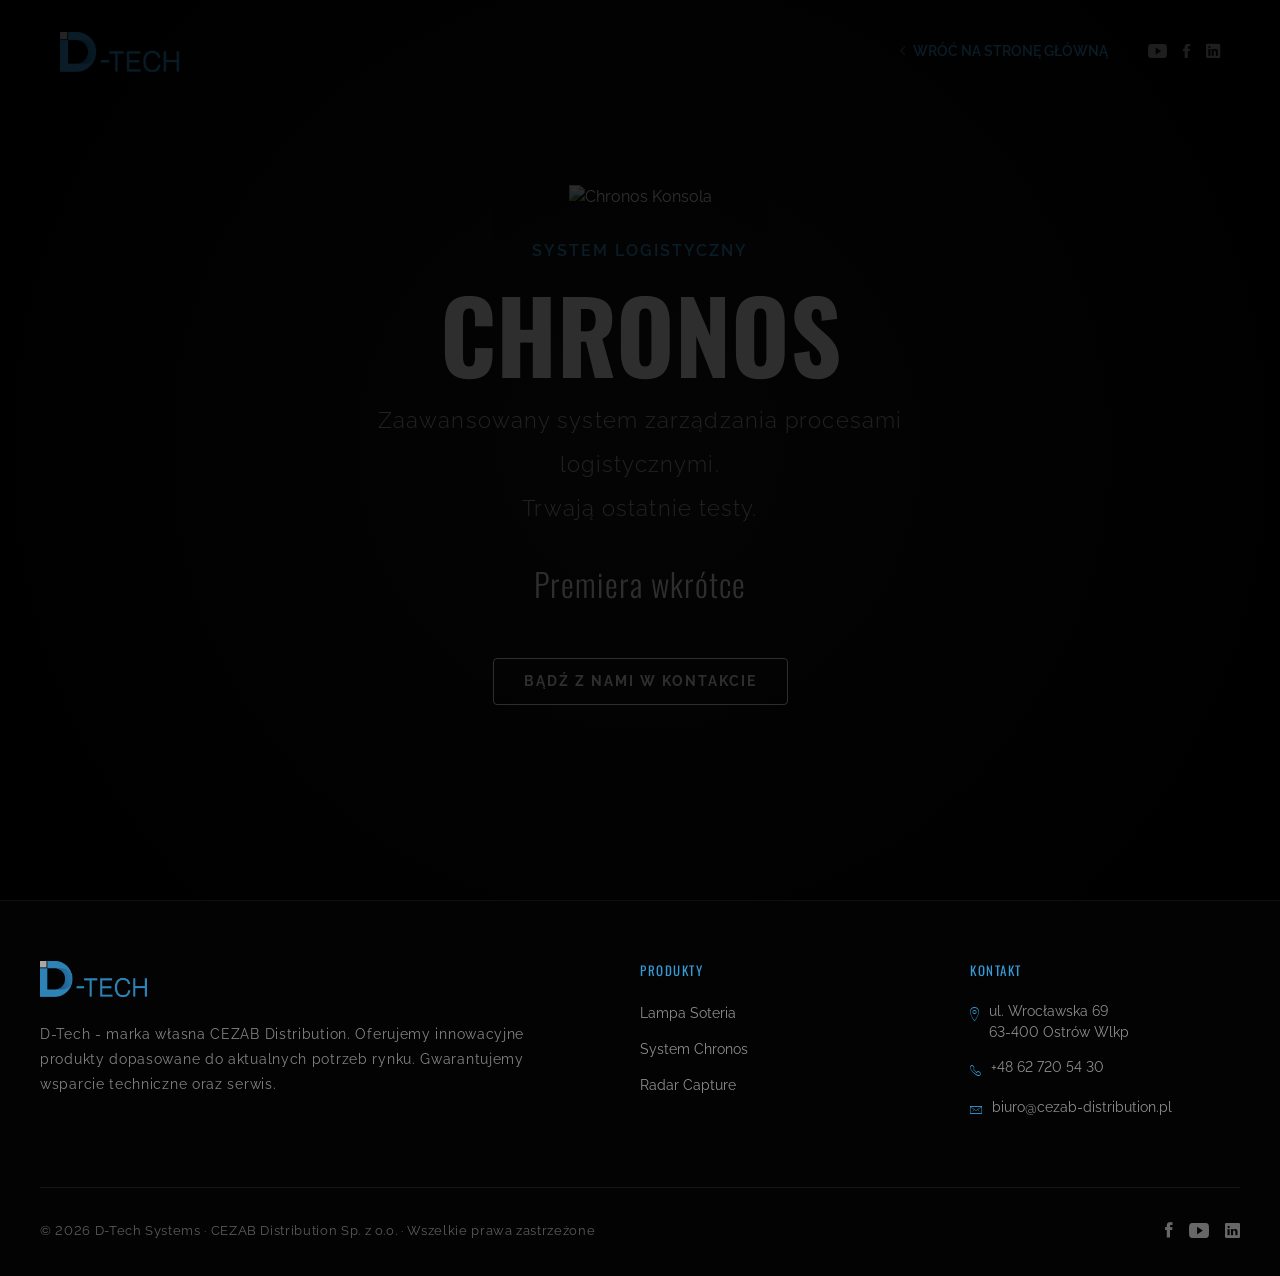
==== commit ae080741: "Poprawka tekstów stopki na podstronach po bledzie kodowania" ====
--- a/chronos.html
+++ b/chronos.html
@@ -67,7 +67,7 @@
         <div class="brand-footer-grid">
             <div class="brand-footer-brand">
                 <img src="D-Tech Grey Logo.png" alt="D-Tech Systems Logo">
-                <p>Polska marka zaawansowanych rozwiązań przemysłowych. Projektujemy i produkujemy z myślą o najtrudniejszych warunkach pracy.</p>
+                <p>D-Tech - marka własna CEZAB Distribution. Oferujemy innowacyjne produkty dopasowane do aktualnych potrzeb rynku. Gwarantujemy wsparcie techniczne oraz serwis.</p>
             </div>
             <div class="brand-footer-col">
                 <h4>Produkty</h4>
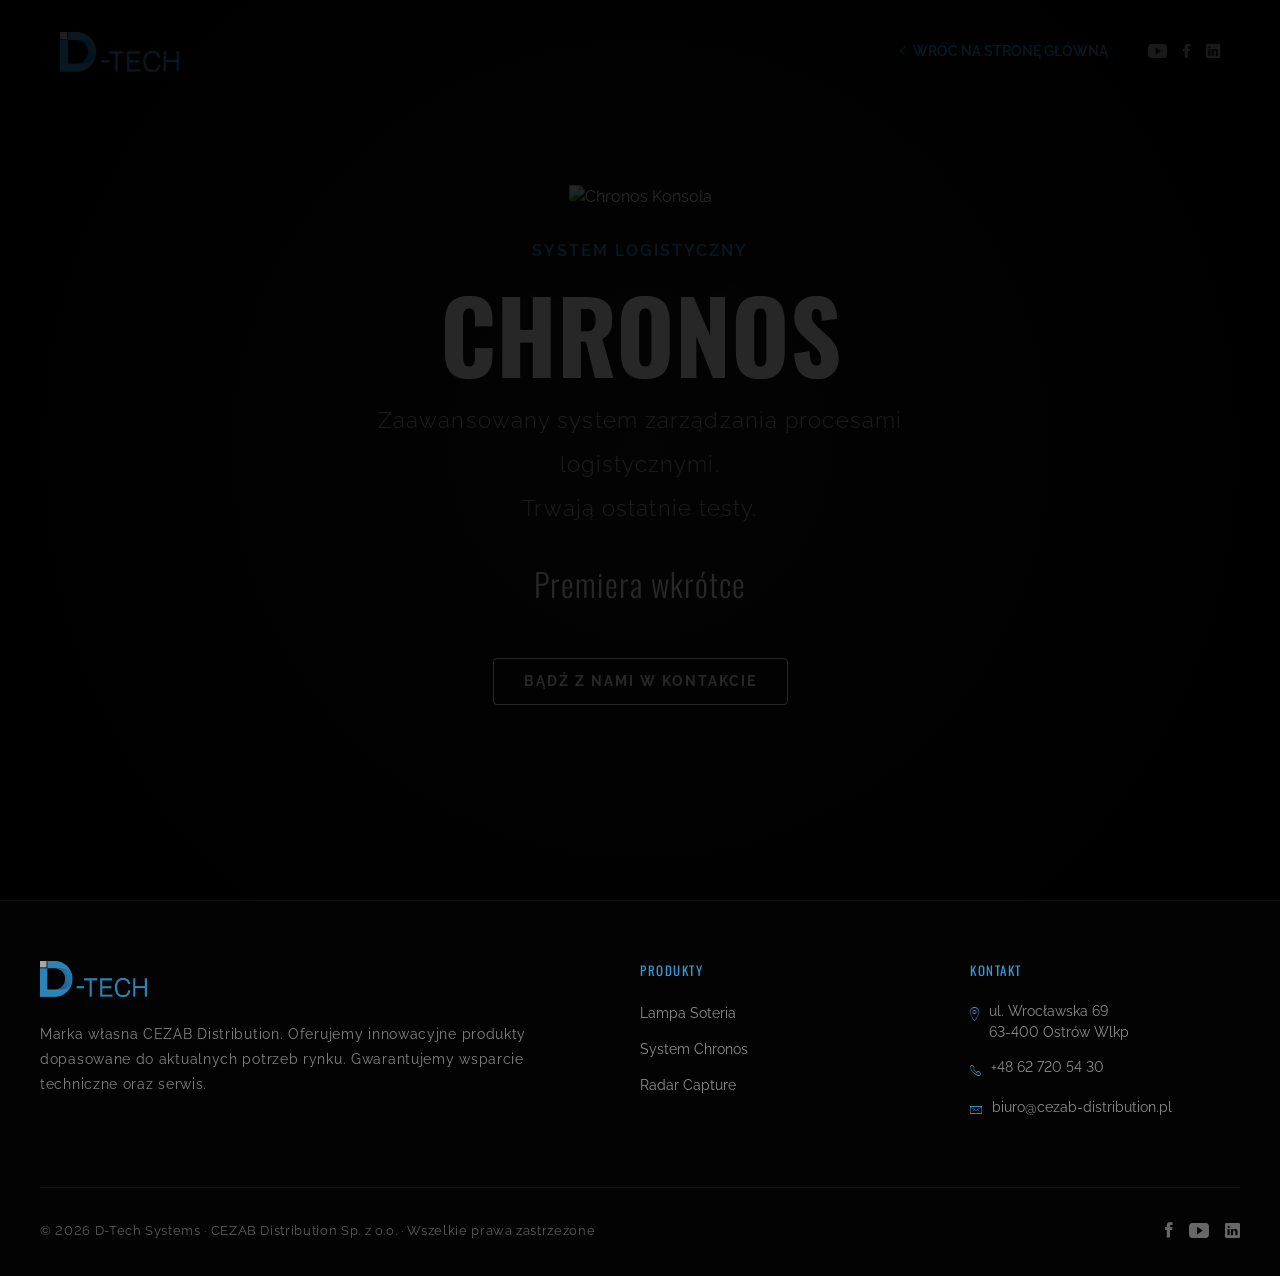
==== commit f9e2951a: "Aktualizacja plikow (wygenerowany plik pod tlumaczenia oraz drobne poprawki tekstowe)" ====
--- a/chronos.html
+++ b/chronos.html
@@ -67,7 +67,7 @@
         <div class="brand-footer-grid">
             <div class="brand-footer-brand">
                 <img src="D-Tech Grey Logo.png" alt="D-Tech Systems Logo">
-                <p>D-Tech - marka własna CEZAB Distribution. Oferujemy innowacyjne produkty dopasowane do aktualnych potrzeb rynku. Gwarantujemy wsparcie techniczne oraz serwis.</p>
+                <p>Marka własna CEZAB Distribution. Oferujemy innowacyjne produkty dopasowane do aktualnych potrzeb rynku. Gwarantujemy wsparcie techniczne oraz serwis.</p>
             </div>
             <div class="brand-footer-col">
                 <h4>Produkty</h4>
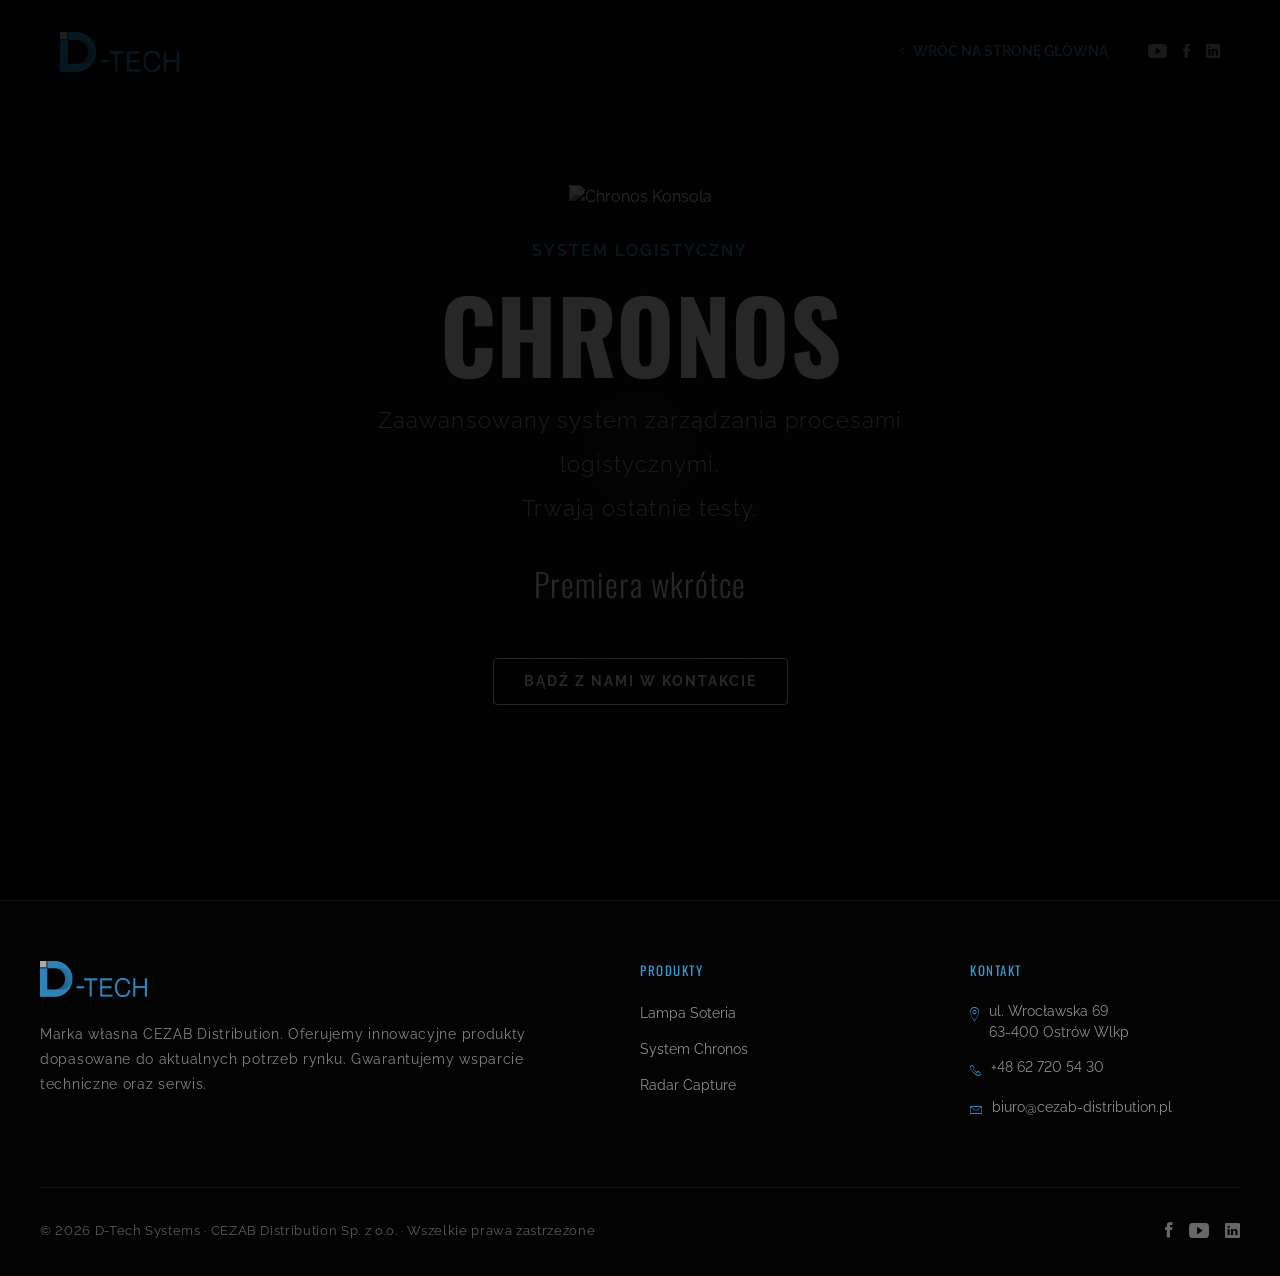
==== commit adc6bb4e: "Wdrożenie poprawek technicznych SEO dla botów: modyfikacje .htaccess, ikony Apple, tag H1." ====
--- a/chronos.html
+++ b/chronos.html
@@ -8,6 +8,7 @@
     <meta content="D-Tech Systems" name="author">
     <meta content="chronos, logistyka, system zarządzania, centrala integracyjna, premiera wkrótce" name="keywords">
     <meta content="width=device-width, initial-scale=1.0" name="viewport">
+    <link rel="apple-touch-icon" href="by%20D.png">
 
     <link href="css/plugins.css" media="all" rel="stylesheet" type="text/css">
     <link href="css/style.css" media="all" rel="stylesheet" type="text/css">
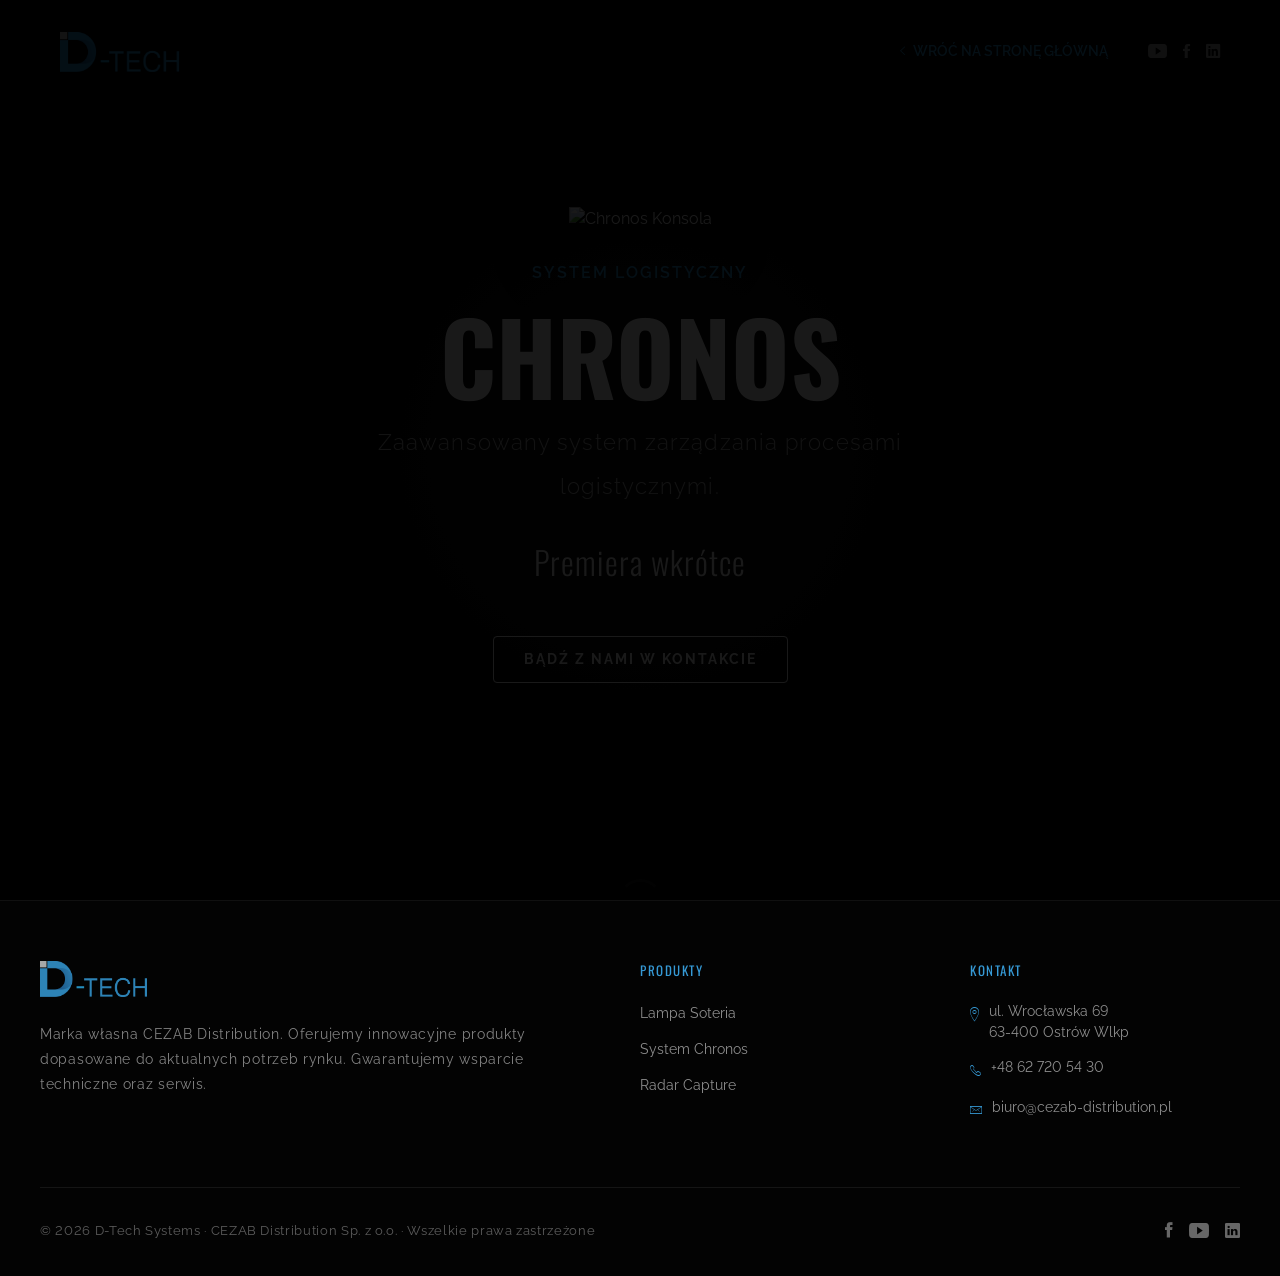
==== commit 5ff9cf07: "Update tagline, buttons and video presentations for Radar CAPTURE and SOTERIA" ====
--- a/chronos.html
+++ b/chronos.html
@@ -52,7 +52,7 @@
             <div class="product-header-tag" style="margin-bottom: 20px; font-weight: 600; color: #369ad6; letter-spacing: 2px; text-transform: uppercase;">System Logistyczny</div>
             <h1 style="font-family: 'Oswald', sans-serif; font-size: clamp(60px, 10vw, 100px); margin-bottom: 15px; color: #fff; font-weight: 700; line-height: 1;">CHRONOS</h1>
             <p class="product-header-sub" style="font-size: 22px; font-weight: 300; color: rgba(255,255,255,0.7); max-width: 600px; margin: 0 auto 30px;">
-                Zaawansowany system zarządzania procesami logistycznymi.<br>Trwają ostatnie testy.
+                Zaawansowany system zarządzania procesami logistycznymi.
             </p>
             <div style="font-family: 'Oswald', sans-serif; font-size: 32px; font-weight: 300; color: #fff; margin-bottom: 40px; letter-spacing: 1px;">
                 Premiera wkrótce
--- a/css/style.css
+++ b/css/style.css
@@ -512,7 +512,7 @@
   text-transform: uppercase;
   text-align: center;
   font-weight: 700;
-  letter-spacing: -0.05em;
+  letter-spacing: 0.01em;
   color: #fff;
 }
 
@@ -761,6 +761,7 @@
 }
 
 @media only screen and (max-width: 995px) {
+
   .soteria-gallery,
   .radar-gallery {
     grid-template-columns: repeat(4, 1fr);
@@ -768,6 +769,7 @@
 }
 
 @media only screen and (max-width: 768px) {
+
   .soteria-gallery,
   .radar-gallery {
     grid-template-columns: repeat(2, 1fr);
@@ -794,6 +796,7 @@
 }
 
 @media only screen and (max-width: 995px) {
+
   .soteria-gallery .gallery-item.main,
   .radar-gallery .gallery-item.main {
     grid-column: 1 / -1;
@@ -802,6 +805,7 @@
 }
 
 @media only screen and (max-width: 768px) {
+
   .soteria-gallery .gallery-item.main,
   .radar-gallery .gallery-item.main {
     grid-column: 1 / -1;
@@ -828,7 +832,7 @@
   left: 0;
   width: 100%;
   height: 100%;
-  background: rgba(0, 0, 0, 0.4);
+  background: rgba(0, 0, 0, 0.2);
   opacity: 0;
   transition: opacity 0.4s ease;
 }
@@ -840,7 +844,7 @@
 
 .soteria-gallery .gallery-item:hover .item-shade,
 .radar-gallery .gallery-item:hover .item-shade {
-  opacity: 1;
+  opacity: 0.6;
 }
 
 .description {
@@ -3171,7 +3175,7 @@
   left: 0;
   width: 100%;
   height: 100%;
-  background: radial-gradient(circle, rgba(0, 0, 0, 0.25) 0%, rgba(0, 0, 0, 0.60) 100%);
+  background: radial-gradient(circle, rgba(0, 0, 0, 0.15) 0%, rgba(0, 0, 0, 0.45) 100%);
 }
 
 .brand-hero-content {
@@ -3257,7 +3261,7 @@
 
 .brand-section-sub {
   font-size: 18px;
-  opacity: 0.7;
+  opacity: 0.8;
   max-width: 600px;
   margin: 0 auto;
 }
@@ -3274,6 +3278,7 @@
   position: relative;
   height: 500px;
   border-radius: 12px;
+  border: 1px solid rgba(255, 255, 255, 0.06);
   overflow: hidden;
   display: flex;
   flex-direction: column;
@@ -3284,7 +3289,8 @@
   transform: translateY(35px);
   transition:
     opacity 0.65s ease,
-    transform 0.65s cubic-bezier(0.165, 0.84, 0.44, 1);
+    transform 0.65s cubic-bezier(0.165, 0.84, 0.44, 1),
+    border-color 0.4s ease;
 }
 
 .product-card.revealed {
@@ -3294,14 +3300,27 @@
 
 .product-card:hover {
   transform: scale(1.02);
+  border-color: rgba(255, 255, 255, 0.12);
+  transition:
+    transform 0.4s cubic-bezier(0.165, 0.84, 0.44, 1),
+    border-color 0.4s ease;
+}
   transition:
     transform 0.4s cubic-bezier(0.165, 0.84, 0.44, 1);
 }
 
 /* Kaskadowe opóźnienia przy wjeżdżaniu */
-#card-soteria  { transition-delay: 0s; }
-#card-radar    { transition-delay: 0.12s; }
-#card-chronos  { transition-delay: 0.24s; }
+#card-soteria {
+  transition-delay: 0s;
+}
+
+#card-radar {
+  transition-delay: 0.12s;
+}
+
+#card-chronos {
+  transition-delay: 0.24s;
+}
 
 /* Na hover usuwamy opóźnienia, żeby uciec od lagu! */
 #card-soteria:hover,
@@ -3336,7 +3355,13 @@
   left: 0;
   width: 100%;
   height: 100%;
-  background: linear-gradient(to bottom, rgba(0, 0, 0, 0) 0%, rgba(0, 0, 0, 0.9) 100%);
+  /* Mniej ponura czerń – delikatny przejrzysty granat wpadający w noc */
+  background: linear-gradient(to bottom, rgba(54, 154, 214, 0.0) 0%, rgba(10, 15, 20, 0.65) 100%);
+  transition: all 0.4s ease;
+}
+
+.product-card:hover .product-card-overlay {
+  background: linear-gradient(to bottom, rgba(54, 154, 214, 0.05) 0%, rgba(10, 15, 20, 0.5) 100%);
 }
 
 .product-card-content {
@@ -3345,13 +3370,22 @@
 }
 
 .product-tag {
-  display: inline-block;
+  display: inline-flex;
   font-family: 'Oswald', sans-serif;
-  font-size: 12px;
+  font-size: 13px;
+  /* Zwiększono rozmiar */
+  font-weight: 700;
   text-transform: uppercase;
-  letter-spacing: 0.1em;
+  letter-spacing: 0.15em;
   color: #369ad6;
-  margin-bottom: 10px;
+  background: rgba(54, 154, 214, 0.15);
+  /* Półprzezroczyste tło */
+  border: 1px solid rgba(54, 154, 214, 0.35);
+  /* Cienka lamówka */
+  padding: 6px 14px;
+  border-radius: 4px;
+  margin-bottom: 15px;
+  box-shadow: 0 4px 10px rgba(0, 0, 0, 0.2);
 }
 
 .product-name {
@@ -3365,7 +3399,8 @@
 .product-desc {
   font-size: 15px;
   line-height: 1.6;
-  opacity: 0.8;
+  opacity: 0.95;
+  /* Był 0.8 - teraz tekst jest znacznie jaśniejszy */
   margin-bottom: 25px;
   text-align: left;
 }
@@ -3443,7 +3478,7 @@
 }
 
 .brand-about-item p {
-  opacity: 0.7;
+  opacity: 0.8;
   font-size: 15px;
 }
 
@@ -3590,7 +3625,7 @@
 
 .brand-footer-col ul li a {
   font-size: 14px;
-  color: rgba(255,255,255,0.55);
+  color: rgba(255, 255, 255, 0.55);
   text-decoration: none;
   transition: color 0.3s ease;
 }
@@ -3615,12 +3650,12 @@
 
 .brand-footer-col .footer-contact-item span {
   font-size: 14px;
-  color: rgba(255,255,255,0.55);
+  color: rgba(255, 255, 255, 0.55);
   line-height: 1.5;
 }
 
 .brand-footer-col .footer-contact-item a {
-  color: rgba(255,255,255,0.55);
+  color: rgba(255, 255, 255, 0.55);
   text-decoration: none;
   transition: color 0.3s;
 }
@@ -3653,7 +3688,7 @@
 
 .brand-footer-socials a {
   font-size: 20px;
-  color: rgba(255,255,255,0.4);
+  color: rgba(255, 255, 255, 0.4);
   transition: color 0.3s ease;
 }
 
@@ -3713,22 +3748,36 @@
 /* ============================================
    HERO ENTRY ANIMATION
    ============================================ */
-.brand-hero-content > * {
+.brand-hero-content>* {
   opacity: 0;
   transform: translateY(24px);
 }
 
-.brand-hero-content.animated > * {
+.brand-hero-content.animated>* {
   opacity: 1;
   transform: translateY(0);
   transition: opacity 0.8s ease, transform 0.8s ease;
 }
 
-.brand-hero-content.animated > *:nth-child(1) { transition-delay: 0.2s; }
-.brand-hero-content.animated > *:nth-child(2) { transition-delay: 0.4s; }
-.brand-hero-content.animated > *:nth-child(3) { transition-delay: 0.6s; }
-.brand-hero-content.animated > *:nth-child(4) { transition-delay: 0.8s; }
-.brand-hero-content.animated > *:nth-child(5) { transition-delay: 1.0s; }
+.brand-hero-content.animated>*:nth-child(1) {
+  transition-delay: 0.2s;
+}
+
+.brand-hero-content.animated>*:nth-child(2) {
+  transition-delay: 0.4s;
+}
+
+.brand-hero-content.animated>*:nth-child(3) {
+  transition-delay: 0.6s;
+}
+
+.brand-hero-content.animated>*:nth-child(4) {
+  transition-delay: 0.8s;
+}
+
+.brand-hero-content.animated>*:nth-child(5) {
+  transition-delay: 1.0s;
+}
 
 /* ============================================
    NAV SCROLLSPY – ACTIVE LINK
@@ -3745,8 +3794,8 @@
 .brand-stats {
   background: #050505;
   padding: 100px 20px;
-  border-top: 1px solid rgba(255,255,255,0.04);
-  border-bottom: 1px solid rgba(255,255,255,0.04);
+  border-top: 1px solid rgba(255, 255, 255, 0.04);
+  border-bottom: 1px solid rgba(255, 255, 255, 0.04);
 }
 
 .brand-stats-grid {
@@ -3769,10 +3818,21 @@
   transform: translateY(0);
 }
 
-.brand-stat-item:nth-child(1) { transition-delay: 0s; }
-.brand-stat-item:nth-child(2) { transition-delay: 0.15s; }
-.brand-stat-item:nth-child(3) { transition-delay: 0.3s; }
-.brand-stat-item:nth-child(4) { transition-delay: 0.45s; }
+.brand-stat-item:nth-child(1) {
+  transition-delay: 0s;
+}
+
+.brand-stat-item:nth-child(2) {
+  transition-delay: 0.15s;
+}
+
+.brand-stat-item:nth-child(3) {
+  transition-delay: 0.3s;
+}
+
+.brand-stat-item:nth-child(4) {
+  transition-delay: 0.45s;
+}
 
 .brand-stat-number {
   font-family: 'Oswald', sans-serif;
@@ -3793,7 +3853,7 @@
   font-size: 13px;
   text-transform: uppercase;
   letter-spacing: 0.12em;
-  opacity: 0.5;
+  opacity: 0.8;
 }
 
 @media only screen and (max-width: 768px) {
@@ -3814,7 +3874,7 @@
   display: inline-block;
   width: 16px;
   height: 16px;
-  border: 2px solid rgba(255,255,255,0.3);
+  border: 2px solid rgba(255, 255, 255, 0.3);
   border-top-color: #fff;
   border-radius: 50%;
   animation: spin 0.7s linear infinite;
@@ -3823,7 +3883,9 @@
 }
 
 @keyframes spin {
-  to { transform: rotate(360deg); }
+  to {
+    transform: rotate(360deg);
+  }
 }
 
 /* ============================================
@@ -3842,7 +3904,7 @@
   z-index: 9999;
   transform: translateY(100%);
   transition: transform 0.5s cubic-bezier(0.4, 0, 0.2, 1);
-  box-shadow: 0 -8px 30px rgba(0,0,0,0.5);
+  box-shadow: 0 -8px 30px rgba(0, 0, 0, 0.5);
 }
 
 .cookie-banner.visible {
@@ -3866,7 +3928,7 @@
 .cookie-banner-text p {
   text-align: left;
   font-size: 13px;
-  color: rgba(255,255,255,0.65);
+  color: rgba(255, 255, 255, 0.65);
   margin: 0;
   line-height: 1.7;
 }
@@ -3909,13 +3971,13 @@
 
 .cookie-btn-reject {
   background: transparent;
-  color: rgba(255,255,255,0.5);
-  border-color: rgba(255,255,255,0.15);
+  color: rgba(255, 255, 255, 0.5);
+  border-color: rgba(255, 255, 255, 0.15);
 }
 
 .cookie-btn-reject:hover {
   color: #fff;
-  border-color: rgba(255,255,255,0.4);
+  border-color: rgba(255, 255, 255, 0.4);
 }
 
 @media only screen and (max-width: 600px) {
@@ -4158,7 +4220,10 @@
    ===================================================== */
 
 /* Hero tło – osobny div z efektem powolnego zoomu */
-.brand-hero { background: #000 !important; overflow: hidden; }
+.brand-hero {
+  background: #000 !important;
+  overflow: hidden;
+}
 
 .brand-hero-bg,
 .brand-hero-bg.vegas-container,
@@ -4220,4 +4285,38 @@
   font-size: 20px;
   color: #fff;
   line-height: 1;
+}
+
+/* ──────────────────────────────────────────────────
+   PRODUCT INTRO LISTS (.prod-features-list)
+   ────────────────────────────────────────────────── */
+.prod-features-list {
+  list-style: none;
+  padding-left: 0;
+  color: rgba(255, 255, 255, 0.8);
+  font-family: 'Raleway', sans-serif;
+  font-size: 15px;
+  line-height: 1.9;
+  text-align: left;
+  margin-bottom: 24px;
+}
+
+.prod-features-list li {
+  margin-bottom: 10px;
+  padding-left: 24px;
+  position: relative;
+  transition: transform 0.3s ease;
+}
+
+.prod-features-list li:hover {
+  transform: translateX(5px);
+}
+
+.prod-features-list li i {
+  position: absolute;
+  left: 0;
+  top: 6px;
+  color: #369ad6;
+  font-size: 14px;
+  opacity: 0.9;
 }
